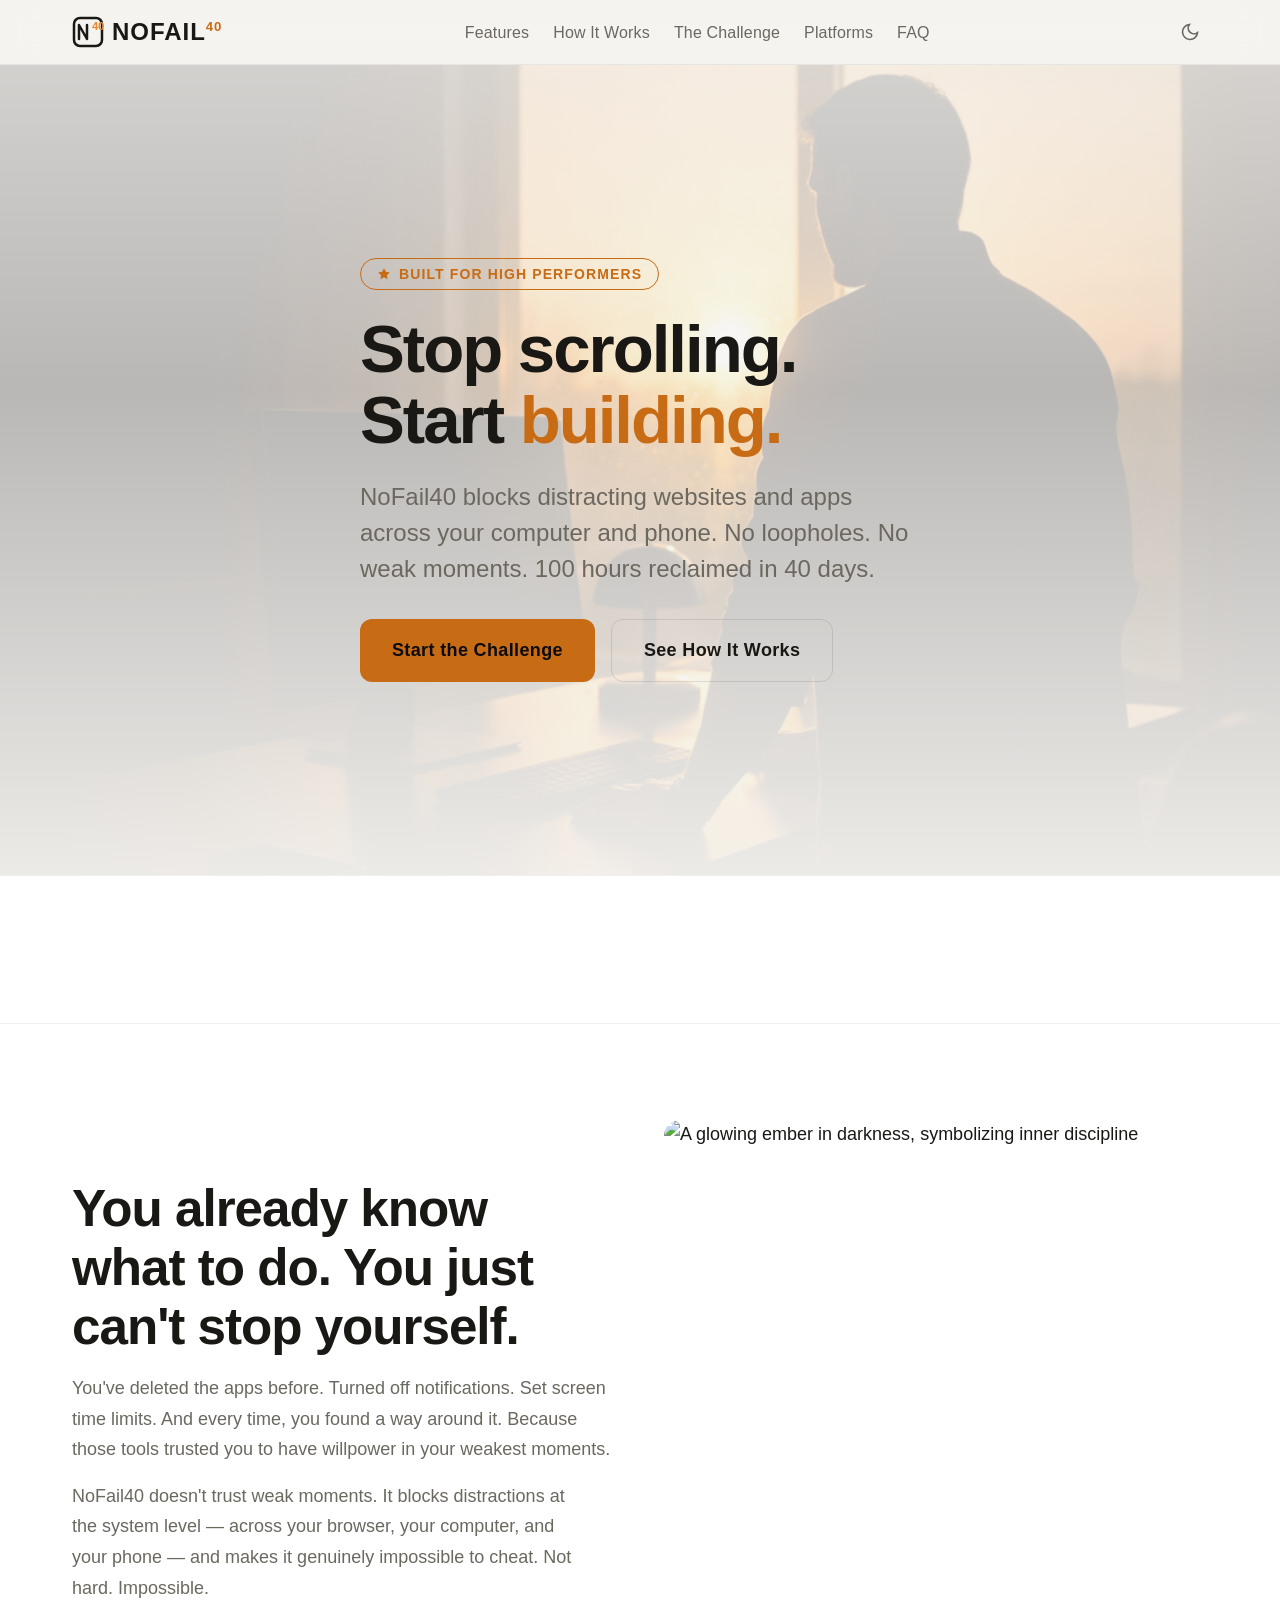
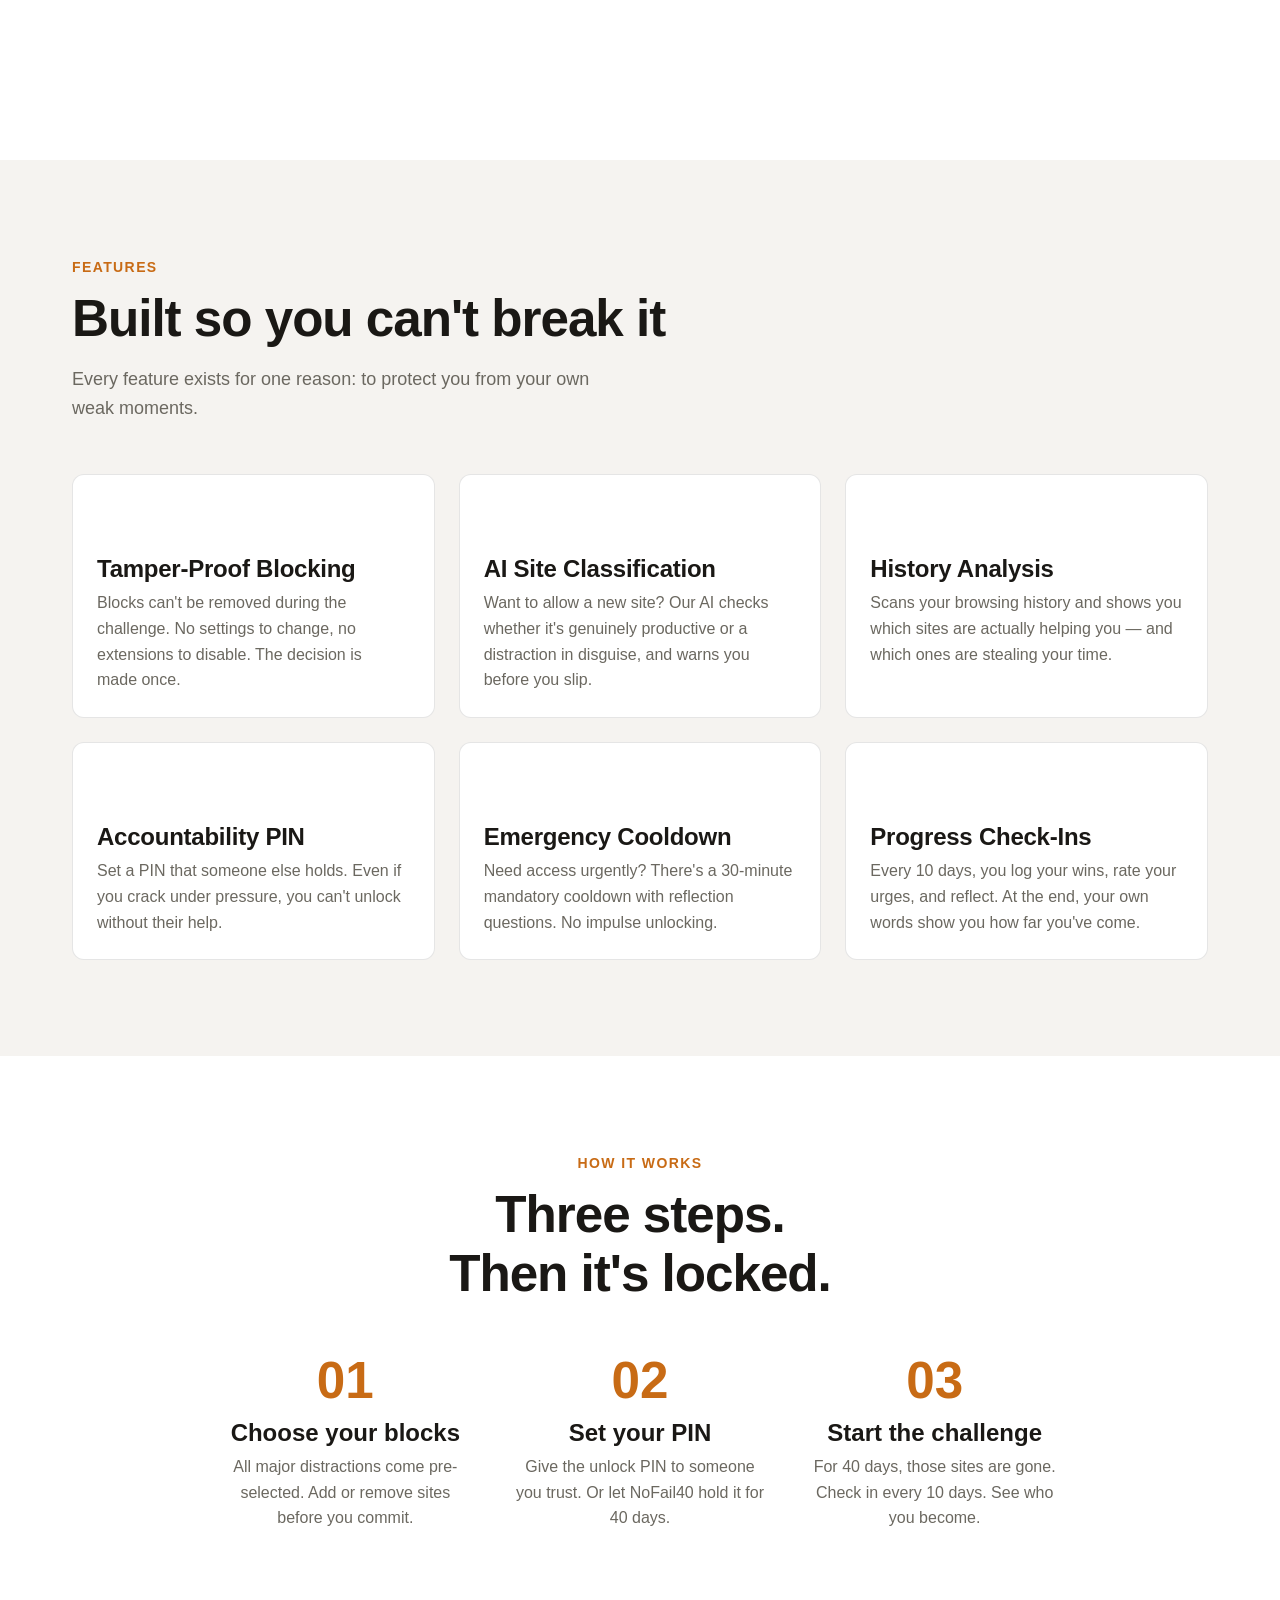
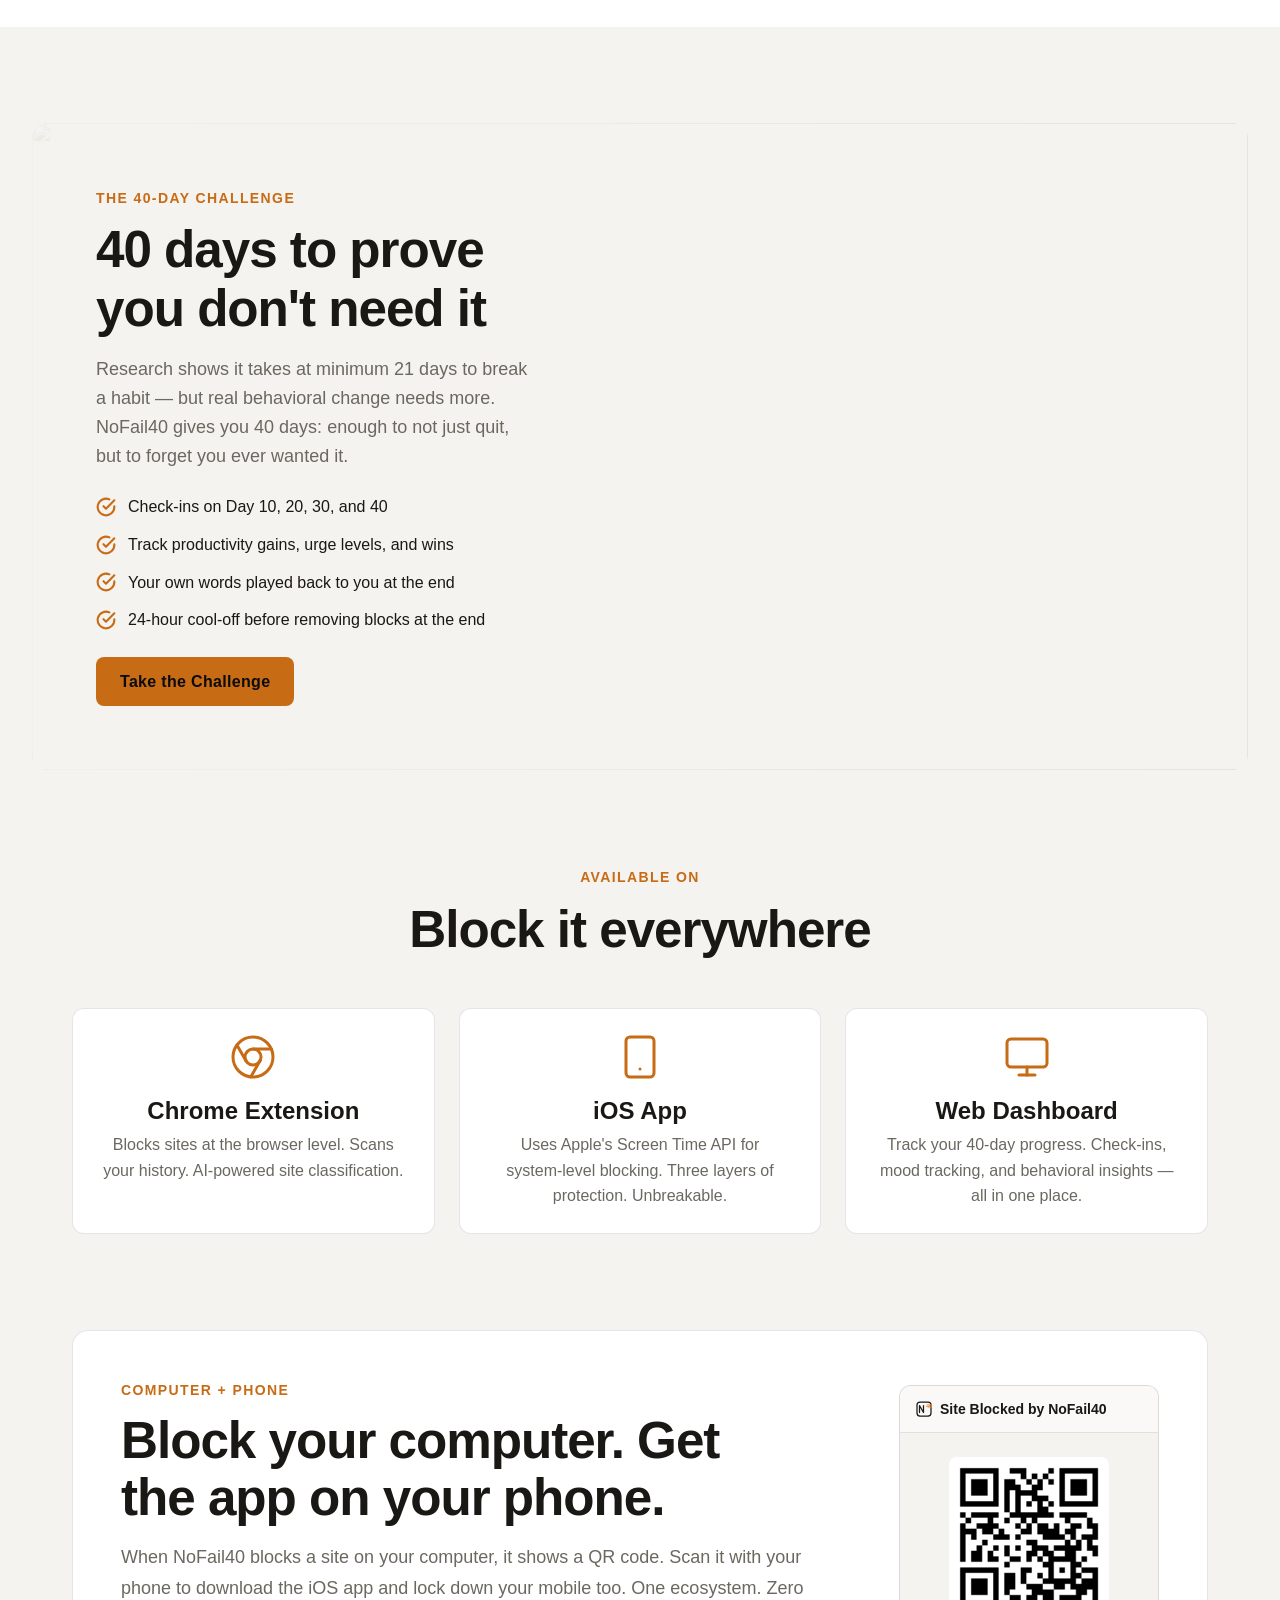
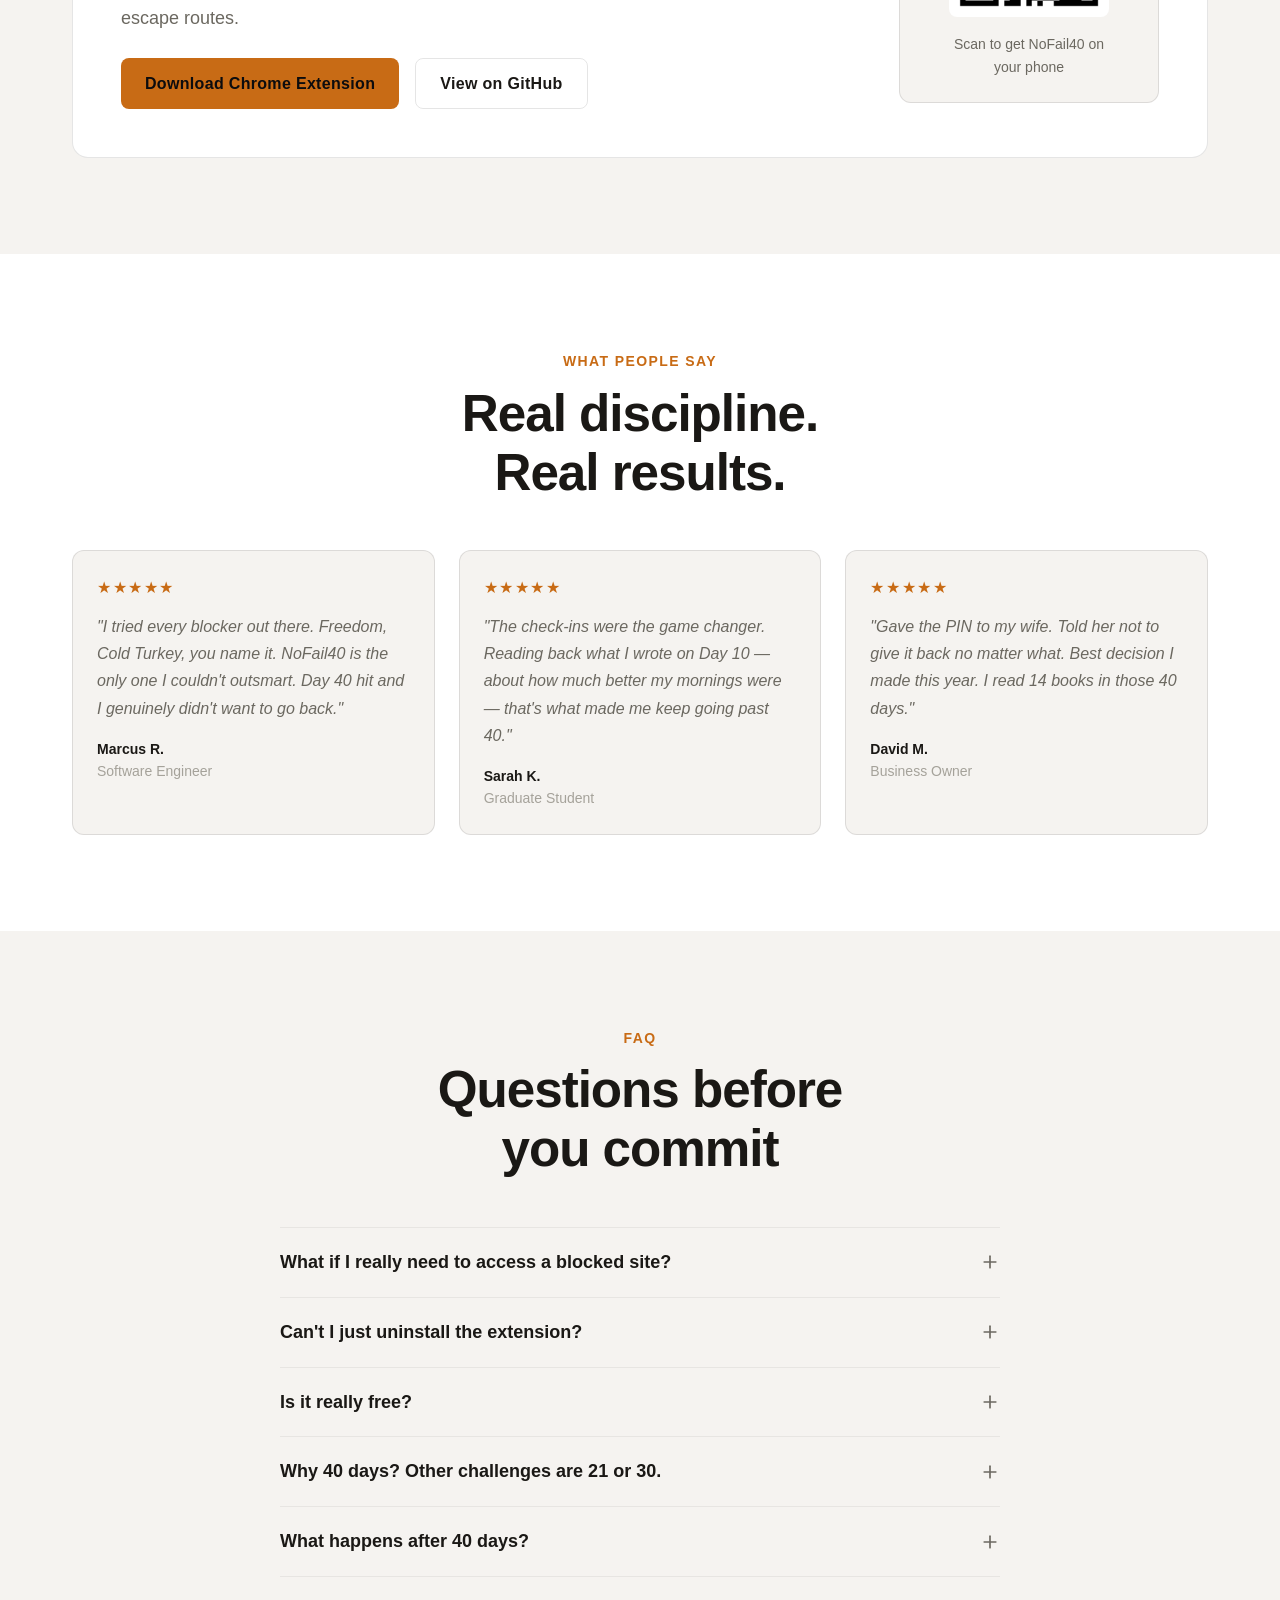
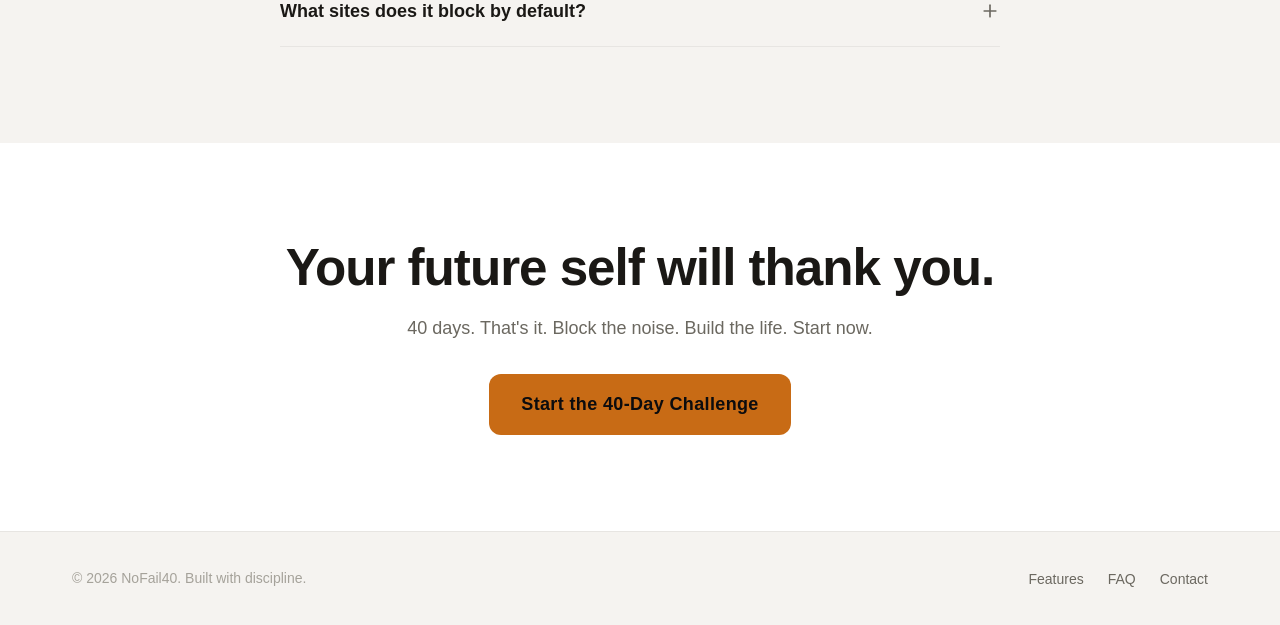
==== index.html @ d56804e3 "Updated logo to NOFAIL40 superscript, 100h stat, high-performer messaging" ====
<!DOCTYPE html>
<html lang="en">
<head>
  <meta charset="UTF-8">
  <meta name="viewport" content="width=device-width, initial-scale=1.0">
  <title>NoFail40 — Block Distractions. Build Discipline. 40 Days.</title>
  <meta name="description" content="NoFail40 blocks distracting websites and apps across your computer and phone. Take the 40-day challenge to build real discipline — tamper-proof, no loopholes.">
  <meta property="og:title" content="NoFail40 — Block Distractions. Build Discipline. 40 Days.">
  <meta property="og:description" content="Block distracting websites and apps across all your devices. Take the 40-day challenge to build real focus habits — tamper-proof, no loopholes.">
  <meta property="og:type" content="website">
  <meta property="og:url" content="https://nofail40.com">
  <meta property="og:image" content="./assets/hero.png">
  <meta name="twitter:card" content="summary_large_image">
  <link rel="canonical" href="https://nofail40.com">

  <!-- Fonts -->
  <link href="https://api.fontshare.com/v2/css?f[]=clash-display@400,500,600,700&f[]=satoshi@300,400,500,700&display=swap" rel="stylesheet">

  <!-- Icons -->
  <script src="https://unpkg.com/lucide@latest/dist/umd/lucide.js"></script>

  <!-- Styles -->
  <link rel="stylesheet" href="./base.css">
  <link rel="stylesheet" href="./style.css">

  <!-- Structured Data -->
  <script type="application/ld+json">
  {
    "@context": "https://schema.org",
    "@type": "SoftwareApplication",
    "name": "NoFail40",
    "applicationCategory": "ProductivityApplication",
    "operatingSystem": "Chrome, iOS, Web",
    "offers": {
      "@type": "Offer",
      "price": "0",
      "priceCurrency": "USD"
    },
    "description": "Block distracting websites and apps across all your devices. Take the 40-day challenge to build real discipline.",
    "url": "https://nofail40.com"
  }
  </script>
</head>
<body>

  <!-- ════ SKIP LINK ════ -->
  <a href="#main" class="sr-only" style="position:fixed;top:0;left:0;z-index:999;padding:8px 16px;background:var(--color-accent);color:#0c0c0e;">Skip to content</a>

  <!-- ════ NAV ════ -->
  <nav class="nav" role="navigation" aria-label="Main navigation">
    <div class="container nav-inner">
      <a href="#" class="nav-logo" aria-label="NoFail40 home">
        <!-- SVG Logo -->
        <svg width="32" height="32" viewBox="0 0 32 32" fill="none" aria-hidden="true">
          <rect x="2" y="2" width="28" height="28" rx="6" stroke="currentColor" stroke-width="2.5"/>
          <path d="M7 23V9l8 14V9" stroke="currentColor" stroke-width="2.5" stroke-linecap="round" stroke-linejoin="round"/>
          <text x="20" y="14" font-family="sans-serif" font-size="11" font-weight="800" fill="#e8872e">40</text>
        </svg>
        <span class="nav-logo-text">NOFAIL<sup>40</sup></span>
      </a>

      <ul class="nav-links" role="list">
        <li><a href="#features">Features</a></li>
        <li><a href="#how-it-works">How It Works</a></li>
        <li><a href="#challenge">The Challenge</a></li>
        <li><a href="#platforms">Platforms</a></li>
        <li><a href="#faq">FAQ</a></li>
      </ul>

      <div class="nav-actions">
        <button class="theme-toggle" data-theme-toggle aria-label="Switch to light mode">
          <svg width="20" height="20" viewBox="0 0 24 24" fill="none" stroke="currentColor" stroke-width="2"><circle cx="12" cy="12" r="5"/><path d="M12 1v2M12 21v2M4.22 4.22l1.42 1.42M18.36 18.36l1.42 1.42M1 12h2M21 12h2M4.22 19.78l1.42-1.42M18.36 5.64l1.42-1.42"/></svg>
        </button>
        <a href="#download" class="btn btn-primary" style="display:none" id="nav-cta">Get NoFail40</a>
        <button class="mobile-menu-btn" aria-label="Toggle menu" aria-expanded="false">
          <i data-lucide="menu" style="width:24px;height:24px;"></i>
        </button>
      </div>
    </div>
    <div class="mobile-menu" id="mobile-menu">
      <a href="#features">Features</a>
      <a href="#how-it-works">How It Works</a>
      <a href="#challenge">The Challenge</a>
      <a href="#platforms">Platforms</a>
      <a href="#faq">FAQ</a>
      <a href="#download" class="btn btn-primary" style="margin-top:var(--space-4);text-align:center;">Get NoFail40</a>
    </div>
  </nav>

  <main id="main">
    <!-- ════ HERO ════ -->
    <section class="hero">
      <div class="hero-bg">
        <img src="./assets/hero.png" alt="" width="1920" height="1080" loading="eager" decoding="async">
      </div>
      <div class="container hero-content">
        <div class="hero-badge">
          <svg width="14" height="14" viewBox="0 0 24 24" fill="currentColor"><path d="M12 2l3.09 6.26L22 9.27l-5 4.87 1.18 6.88L12 17.77l-6.18 3.25L7 14.14 2 9.27l6.91-1.01L12 2z"/></svg>
          Built for High Performers
        </div>
        <h1>Stop scrolling.<br>Start <span class="accent">building.</span></h1>
        <p class="hero-subtitle">NoFail40 blocks distracting websites and apps across your computer and phone. No loopholes. No weak moments. 100 hours reclaimed in 40 days.</p>
        <div class="hero-cta">
          <a href="#download" class="btn btn-primary btn-lg">Start the Challenge</a>
          <a href="#how-it-works" class="btn btn-secondary btn-lg">See How It Works</a>
        </div>
      </div>
    </section>

    <!-- ════ STATS ════ -->
    <section class="stats-strip" aria-label="Key statistics">
      <div class="container">
        <div class="stats-grid fade-in">
          <div>
            <div class="stat-number">40</div>
            <div class="stat-label">Days to build discipline</div>
          </div>
          <div>
            <div class="stat-number">100h</div>
            <div class="stat-label">Hours reclaimed in 40 days</div>
          </div>
          <div>
            <div class="stat-number">3</div>
            <div class="stat-label">Platforms covered</div>
          </div>
          <div>
            <div class="stat-number">0</div>
            <div class="stat-label">Loopholes</div>
          </div>
        </div>
      </div>
    </section>

    <!-- ════ PROBLEM ════ -->
    <section class="section problem" id="problem">
      <div class="container">
        <div class="problem-grid fade-in">
          <div class="problem-text">
            <h2>You already know what to do. You just can't stop yourself.</h2>
            <p>You've deleted the apps before. Turned off notifications. Set screen time limits. And every time, you found a way around it. Because those tools trusted you to have willpower in your weakest moments.</p>
            <p>NoFail40 doesn't trust weak moments. It blocks distractions at the system level — across your browser, your computer, and your phone — and makes it genuinely impossible to cheat. Not hard. Impossible.</p>
          </div>
          <div class="problem-image">
            <img src="./assets/discipline.png" alt="A glowing ember in darkness, symbolizing inner discipline" width="600" height="600" loading="lazy" decoding="async">
          </div>
        </div>
      </div>
    </section>

    <!-- ════ FEATURES ════ -->
    <section class="section" id="features">
      <div class="container">
        <div class="features-header fade-in">
          <div class="label">Features</div>
          <h2>Built so you can't break it</h2>
          <p>Every feature exists for one reason: to protect you from your own weak moments.</p>
        </div>
        <div class="features-grid">
          <div class="feature-card fade-in">
            <div class="feature-icon"><i data-lucide="shield-check"></i></div>
            <h3>Tamper-Proof Blocking</h3>
            <p>Blocks can't be removed during the challenge. No settings to change, no extensions to disable. The decision is made once.</p>
          </div>
          <div class="feature-card fade-in">
            <div class="feature-icon"><i data-lucide="brain"></i></div>
            <h3>AI Site Classification</h3>
            <p>Want to allow a new site? Our AI checks whether it's genuinely productive or a distraction in disguise, and warns you before you slip.</p>
          </div>
          <div class="feature-card fade-in">
            <div class="feature-icon"><i data-lucide="history"></i></div>
            <h3>History Analysis</h3>
            <p>Scans your browsing history and shows you which sites are actually helping you — and which ones are stealing your time.</p>
          </div>
          <div class="feature-card fade-in">
            <div class="feature-icon"><i data-lucide="lock-keyhole"></i></div>
            <h3>Accountability PIN</h3>
            <p>Set a PIN that someone else holds. Even if you crack under pressure, you can't unlock without their help.</p>
          </div>
          <div class="feature-card fade-in">
            <div class="feature-icon"><i data-lucide="timer"></i></div>
            <h3>Emergency Cooldown</h3>
            <p>Need access urgently? There's a 30-minute mandatory cooldown with reflection questions. No impulse unlocking.</p>
          </div>
          <div class="feature-card fade-in">
            <div class="feature-icon"><i data-lucide="calendar-check"></i></div>
            <h3>Progress Check-Ins</h3>
            <p>Every 10 days, you log your wins, rate your urges, and reflect. At the end, your own words show you how far you've come.</p>
          </div>
        </div>
      </div>
    </section>

    <!-- ════ HOW IT WORKS ════ -->
    <section class="section how-it-works" id="how-it-works">
      <div class="container">
        <div class="how-header fade-in">
          <div class="label">How It Works</div>
          <h2>Three steps. Then it's locked.</h2>
        </div>
        <div class="steps fade-in">
          <div class="step">
            <div class="step-number">01</div>
            <h3>Choose your blocks</h3>
            <p>All major distractions come pre-selected. Add or remove sites before you commit.</p>
          </div>
          <div class="step">
            <div class="step-number">02</div>
            <h3>Set your PIN</h3>
            <p>Give the unlock PIN to someone you trust. Or let NoFail40 hold it for 40 days.</p>
          </div>
          <div class="step">
            <div class="step-number">03</div>
            <h3>Start the challenge</h3>
            <p>For 40 days, those sites are gone. Check in every 10 days. See who you become.</p>
          </div>
        </div>
      </div>
    </section>

    <!-- ════ CHALLENGE BANNER ════ -->
    <section class="section" id="challenge" style="padding-bottom: 0;">
      <div class="challenge-banner fade-in">
        <div class="challenge-banner-bg">
          <img src="./assets/challenge.png" alt="" width="1920" height="800" loading="lazy" decoding="async">
        </div>
        <div class="challenge-content">
          <div class="label">The 40-Day Challenge</div>
          <h2>40 days to prove you don't need it</h2>
          <p>Research shows it takes at minimum 21 days to break a habit — but real behavioral change needs more. NoFail40 gives you 40 days: enough to not just quit, but to forget you ever wanted it.</p>
          <ul class="challenge-checklist" role="list">
            <li>
              <svg class="check" viewBox="0 0 24 24" fill="none" stroke="currentColor" stroke-width="2.5" stroke-linecap="round" stroke-linejoin="round"><path d="M22 11.08V12a10 10 0 1 1-5.93-9.14"/><path d="m9 11 3 3L22 4"/></svg>
              Check-ins on Day 10, 20, 30, and 40
            </li>
            <li>
              <svg class="check" viewBox="0 0 24 24" fill="none" stroke="currentColor" stroke-width="2.5" stroke-linecap="round" stroke-linejoin="round"><path d="M22 11.08V12a10 10 0 1 1-5.93-9.14"/><path d="m9 11 3 3L22 4"/></svg>
              Track productivity gains, urge levels, and wins
            </li>
            <li>
              <svg class="check" viewBox="0 0 24 24" fill="none" stroke="currentColor" stroke-width="2.5" stroke-linecap="round" stroke-linejoin="round"><path d="M22 11.08V12a10 10 0 1 1-5.93-9.14"/><path d="m9 11 3 3L22 4"/></svg>
              Your own words played back to you at the end
            </li>
            <li>
              <svg class="check" viewBox="0 0 24 24" fill="none" stroke="currentColor" stroke-width="2.5" stroke-linecap="round" stroke-linejoin="round"><path d="M22 11.08V12a10 10 0 1 1-5.93-9.14"/><path d="m9 11 3 3L22 4"/></svg>
              24-hour cool-off before removing blocks at the end
            </li>
          </ul>
          <a href="#download" class="btn btn-primary">Take the Challenge</a>
        </div>
      </div>
    </section>

    <!-- ════ PLATFORMS ════ -->
    <section class="section" id="platforms">
      <div class="container">
        <div class="platforms-header fade-in">
          <div class="label">Available On</div>
          <h2>Block it everywhere</h2>
        </div>
        <div class="platforms-grid fade-in">
          <div class="platform-card">
            <div class="platform-icon">
              <svg viewBox="0 0 24 24" fill="none" stroke="currentColor" stroke-width="1.5" stroke-linecap="round" stroke-linejoin="round"><circle cx="12" cy="12" r="10"/><circle cx="12" cy="12" r="4"/><line x1="21.17" y1="8" x2="12" y2="8"/><line x1="3.95" y1="6.06" x2="8.54" y2="14"/><line x1="10.88" y1="21.94" x2="15.46" y2="14"/></svg>
            </div>
            <h3>Chrome Extension</h3>
            <p>Blocks sites at the browser level. Scans your history. AI-powered site classification.</p>
          </div>
          <div class="platform-card">
            <div class="platform-icon">
              <svg viewBox="0 0 24 24" fill="none" stroke="currentColor" stroke-width="1.5" stroke-linecap="round" stroke-linejoin="round"><rect x="5" y="2" width="14" height="20" rx="2" ry="2"/><line x1="12" y1="18" x2="12.01" y2="18"/></svg>
            </div>
            <h3>iOS App</h3>
            <p>Uses Apple's Screen Time API for system-level blocking. Three layers of protection. Unbreakable.</p>
          </div>
          <div class="platform-card">
            <div class="platform-icon">
              <svg viewBox="0 0 24 24" fill="none" stroke="currentColor" stroke-width="1.5" stroke-linecap="round" stroke-linejoin="round"><rect x="2" y="3" width="20" height="14" rx="2" ry="2"/><line x1="8" y1="21" x2="16" y2="21"/><line x1="12" y1="17" x2="12" y2="21"/></svg>
            </div>
            <h3>Web Dashboard</h3>
            <p>Track your 40-day progress. Check-ins, mood tracking, and behavioral insights — all in one place.</p>
          </div>
        </div>
      </div>
    </section>

    <!-- ════ QR CODE / CROSS-DEVICE ════ -->
    <section class="section" id="download" style="padding-top: 0;">
      <div class="container">
        <div class="qr-section fade-in">
          <div class="qr-content">
            <div class="label" style="font-size:var(--text-xs);font-weight:600;text-transform:uppercase;letter-spacing:0.1em;color:var(--color-accent);margin-bottom:var(--space-3);">Computer + Phone</div>
            <h2 style="font-family:var(--font-display);font-size:var(--text-2xl);font-weight:700;letter-spacing:-0.02em;margin-bottom:var(--space-4);">Block your computer. Get the app on your phone.</h2>
            <p style="color:var(--color-text-muted);margin-bottom:var(--space-6);line-height:1.7;">When NoFail40 blocks a site on your computer, it shows a QR code. Scan it with your phone to download the iOS app and lock down your mobile too. One ecosystem. Zero escape routes.</p>
            <div style="display:flex;flex-wrap:wrap;gap:var(--space-4);">
              <a href="#" class="btn btn-primary">Download Chrome Extension</a>
              <a href="#" class="btn btn-secondary">View on GitHub</a>
            </div>
          </div>
          <div class="qr-visual">
            <div class="qr-mock">
              <div class="qr-mock-header">
                <svg width="16" height="16" viewBox="0 0 32 32" fill="none"><rect x="2" y="2" width="28" height="28" rx="6" stroke="currentColor" stroke-width="2.5"/><path d="M7 23V9l8 14V9" stroke="currentColor" stroke-width="2.5" stroke-linecap="round" stroke-linejoin="round"/><text x="20" y="14" font-family="sans-serif" font-size="11" font-weight="800" fill="#e8872e">40</text></svg>
                <span>Site Blocked by NoFail40</span>
              </div>
              <div class="qr-mock-body">
                <div class="qr-code-placeholder" id="qr-code-display">
                  <!-- QR code generated by JS -->
                </div>
                <p>Scan to get NoFail40 on your phone</p>
              </div>
            </div>
          </div>
        </div>
      </div>
    </section>

    <!-- ════ TESTIMONIALS ════ -->
    <section class="section testimonials">
      <div class="container">
        <div class="testimonials-header fade-in">
          <div class="label">What People Say</div>
          <h2>Real discipline. Real results.</h2>
        </div>
        <div class="testimonials-grid fade-in">
          <div class="testimonial-card">
            <div class="testimonial-stars">★★★★★</div>
            <blockquote>"I tried every blocker out there. Freedom, Cold Turkey, you name it. NoFail40 is the only one I couldn't outsmart. Day 40 hit and I genuinely didn't want to go back."</blockquote>
            <div class="testimonial-author">Marcus R.</div>
            <div class="testimonial-role">Software Engineer</div>
          </div>
          <div class="testimonial-card">
            <div class="testimonial-stars">★★★★★</div>
            <blockquote>"The check-ins were the game changer. Reading back what I wrote on Day 10 — about how much better my mornings were — that's what made me keep going past 40."</blockquote>
            <div class="testimonial-author">Sarah K.</div>
            <div class="testimonial-role">Graduate Student</div>
          </div>
          <div class="testimonial-card">
            <div class="testimonial-stars">★★★★★</div>
            <blockquote>"Gave the PIN to my wife. Told her not to give it back no matter what. Best decision I made this year. I read 14 books in those 40 days."</blockquote>
            <div class="testimonial-author">David M.</div>
            <div class="testimonial-role">Business Owner</div>
          </div>
        </div>
      </div>
    </section>

    <!-- ════ FAQ ════ -->
    <section class="section" id="faq">
      <div class="container">
        <div class="faq-header fade-in">
          <div class="label">FAQ</div>
          <h2>Questions before you commit</h2>
        </div>
        <div class="faq-list fade-in">
          <div class="faq-item">
            <button class="faq-question" aria-expanded="false">
              What if I really need to access a blocked site?
              <svg class="faq-icon" viewBox="0 0 24 24" fill="none" stroke="currentColor" stroke-width="2" stroke-linecap="round" stroke-linejoin="round"><line x1="12" y1="5" x2="12" y2="19"/><line x1="5" y1="12" x2="19" y2="12"/></svg>
            </button>
            <div class="faq-answer">
              <p>There's an emergency unlock process — but it's intentionally difficult. You need your PIN, then a 30-minute mandatory cooldown, then you answer reflection questions about why you need access. This eliminates impulse unlocking while preserving genuine emergency access.</p>
            </div>
          </div>
          <div class="faq-item">
            <button class="faq-question" aria-expanded="false">
              Can't I just uninstall the extension?
              <svg class="faq-icon" viewBox="0 0 24 24" fill="none" stroke="currentColor" stroke-width="2" stroke-linecap="round" stroke-linejoin="round"><line x1="12" y1="5" x2="12" y2="19"/><line x1="5" y1="12" x2="19" y2="12"/></svg>
            </button>
            <div class="faq-answer">
              <p>On Chrome, yes — but NoFail40 detects this and notifies your accountability partner. On iOS, the app uses Apple's Screen Time API with three layers of system-level protection that survive app deletion. The web dashboard tracks your status across all devices.</p>
            </div>
          </div>
          <div class="faq-item">
            <button class="faq-question" aria-expanded="false">
              Is it really free?
              <svg class="faq-icon" viewBox="0 0 24 24" fill="none" stroke="currentColor" stroke-width="2" stroke-linecap="round" stroke-linejoin="round"><line x1="12" y1="5" x2="12" y2="19"/><line x1="5" y1="12" x2="19" y2="12"/></svg>
            </button>
            <div class="faq-answer">
              <p>Yes. The Chrome extension and web dashboard are completely free. The iOS app is free to download. NoFail40 was built by someone who needed this tool to exist — not to make money from it.</p>
            </div>
          </div>
          <div class="faq-item">
            <button class="faq-question" aria-expanded="false">
              Why 40 days? Other challenges are 21 or 30.
              <svg class="faq-icon" viewBox="0 0 24 24" fill="none" stroke="currentColor" stroke-width="2" stroke-linecap="round" stroke-linejoin="round"><line x1="12" y1="5" x2="12" y2="19"/><line x1="5" y1="12" x2="19" y2="12"/></svg>
            </button>
            <div class="faq-answer">
              <p>Research shows 21 days is the minimum to start breaking a habit, but lasting behavioral change takes longer. 40 days gives you enough time to not just quit, but to build new patterns. By Day 40, most people report they've forgotten the urge entirely.</p>
            </div>
          </div>
          <div class="faq-item">
            <button class="faq-question" aria-expanded="false">
              What happens after 40 days?
              <svg class="faq-icon" viewBox="0 0 24 24" fill="none" stroke="currentColor" stroke-width="2" stroke-linecap="round" stroke-linejoin="round"><line x1="12" y1="5" x2="12" y2="19"/><line x1="5" y1="12" x2="19" y2="12"/></svg>
            </button>
            <div class="faq-answer">
              <p>On Day 40, you complete a final check-in. NoFail40 reads back your own words from all four check-ins — your wins, your positive changes, your growth. Then you choose: keep the blocks or remove them. If you choose to remove them, there's a 24-hour cool-off period so the decision is deliberate, not impulsive.</p>
            </div>
          </div>
          <div class="faq-item">
            <button class="faq-question" aria-expanded="false">
              What sites does it block by default?
              <svg class="faq-icon" viewBox="0 0 24 24" fill="none" stroke="currentColor" stroke-width="2" stroke-linecap="round" stroke-linejoin="round"><line x1="12" y1="5" x2="12" y2="19"/><line x1="5" y1="12" x2="19" y2="12"/></svg>
            </button>
            <div class="faq-answer">
              <p>The major time sinks: Facebook, YouTube, Twitter/X, Instagram, TikTok, Reddit, Snapchat, Pinterest, Tumblr, and Yahoo. All come pre-selected. You can add more sites or use the "Allowed Websites" feature to whitelist productive ones — with AI checking whether each site is genuinely useful.</p>
            </div>
          </div>
        </div>
      </div>
    </section>

    <!-- ════ FINAL CTA ════ -->
    <section class="section final-cta">
      <div class="container fade-in">
        <h2>Your future self will thank you.</h2>
        <p>40 days. That's it. Block the noise. Build the life. Start now.</p>
        <a href="#download" class="btn btn-primary btn-lg">Start the 40-Day Challenge</a>
      </div>
    </section>
  </main>

  <!-- ════ FOOTER ════ -->
  <footer class="footer">
    <div class="container footer-inner">
      <div class="footer-copy">&copy; 2026 NoFail40. Built with discipline.</div>
      <ul class="footer-links" role="list">
        <li><a href="#features">Features</a></li>
        <li><a href="#faq">FAQ</a></li>
        <li><a href="mailto:hello@nofail40.com">Contact</a></li>
      </ul>
    </div>
  </footer>

  <script src="./qrcode.min.js"></script>
  <script src="./app.js" defer></script>
</body>
</html>
---- base.css ----
/* base.css */
*,
*::before,
*::after {
  box-sizing: border-box;
  margin: 0;
  padding: 0;
}

html {
  -moz-text-size-adjust: none;
  -webkit-text-size-adjust: none;
  text-size-adjust: none;
  -webkit-font-smoothing: antialiased;
  -moz-osx-font-smoothing: grayscale;
  text-rendering: optimizeLegibility;
  scroll-behavior: smooth;
  hanging-punctuation: first last;
  scroll-padding-top: var(--space-16);
}

body {
  min-height: 100dvh;
  line-height: 1.6;
  font-family: var(--font-body, sans-serif);
  font-size: var(--text-base);
  color: var(--color-text);
  background-color: var(--color-bg);
}

img,
picture,
video,
canvas,
svg {
  display: block;
  max-width: 100%;
  height: auto;
}
ul[role='list'],
ol[role='list'] {
  list-style: none;
}
input,
button,
textarea,
select {
  font: inherit;
  color: inherit;
}

h1,
h2,
h3,
h4,
h5,
h6 {
  text-wrap: balance;
  line-height: 1.15;
}
p,
li,
figcaption {
  text-wrap: pretty;
  max-width: 72ch;
}

::selection {
  background: oklch(from var(--color-accent) l c h / 0.3);
  color: var(--color-text);
}

:focus-visible {
  outline: 2px solid var(--color-accent);
  outline-offset: 3px;
  border-radius: var(--radius-sm);
}

@media (prefers-reduced-motion: reduce) {
  *,
  *::before,
  *::after {
    animation-duration: 0.01ms !important;
    animation-iteration-count: 1 !important;
    transition-duration: 0.01ms !important;
    scroll-behavior: auto !important;
  }
}

button {
  cursor: pointer;
  background: none;
  border: none;
}
table {
  border-collapse: collapse;
  width: 100%;
}

a,
button,
[role='button'],
[role='link'],
input,
textarea,
select {
  transition:
    color var(--transition-interactive),
    background var(--transition-interactive),
    border-color var(--transition-interactive),
    box-shadow var(--transition-interactive);
}

.sr-only {
  position: absolute;
  width: 1px;
  height: 1px;
  padding: 0;
  margin: -1px;
  overflow: hidden;
  clip: rect(0, 0, 0, 0);
  white-space: nowrap;
  border-width: 0;
}
---- style.css ----
/* ──────────────────────────────────────
   NoFail40 — Design Tokens & Styles
   Dark, bold, disciplined aesthetic.
   ────────────────────────────────────── */

:root {
  /* Type Scale */
  --text-xs: clamp(0.75rem, 0.7rem + 0.25vw, 0.875rem);
  --text-sm: clamp(0.875rem, 0.8rem + 0.35vw, 1rem);
  --text-base: clamp(1rem, 0.95rem + 0.25vw, 1.125rem);
  --text-lg: clamp(1.125rem, 1rem + 0.75vw, 1.5rem);
  --text-xl: clamp(1.5rem, 1.2rem + 1.25vw, 2.25rem);
  --text-2xl: clamp(2rem, 1.2rem + 2.5vw, 3.5rem);
  --text-3xl: clamp(2.5rem, 1rem + 4vw, 5rem);
  --text-hero: clamp(3rem, 0.5rem + 7vw, 8rem);

  /* Spacing (4px base) */
  --space-1: 0.25rem;
  --space-2: 0.5rem;
  --space-3: 0.75rem;
  --space-4: 1rem;
  --space-5: 1.25rem;
  --space-6: 1.5rem;
  --space-8: 2rem;
  --space-10: 2.5rem;
  --space-12: 3rem;
  --space-16: 4rem;
  --space-20: 5rem;
  --space-24: 6rem;
  --space-32: 8rem;

  /* Font Families */
  --font-display: 'Clash Display', 'Arial Black', sans-serif;
  --font-body: 'Satoshi', 'Inter', 'Helvetica Neue', sans-serif;

  /* Radius */
  --radius-sm: 0.375rem;
  --radius-md: 0.5rem;
  --radius-lg: 0.75rem;
  --radius-xl: 1rem;
  --radius-full: 9999px;

  /* Transitions */
  --transition-interactive: 180ms cubic-bezier(0.16, 1, 0.3, 1);
  --ease-out: cubic-bezier(0.16, 1, 0.3, 1);

  /* Content widths */
  --content-narrow: 640px;
  --content-default: 960px;
  --content-wide: 1200px;
}

/* ── Dark Theme (Default) ── */
:root,
[data-theme='dark'] {
  --color-bg: #0c0c0e;
  --color-surface: #141416;
  --color-surface-2: #1a1a1e;
  --color-surface-offset: #111113;
  --color-border: rgba(255, 255, 255, 0.08);
  --color-divider: rgba(255, 255, 255, 0.06);

  --color-text: #f0eeeb;
  --color-text-muted: #8a8880;
  --color-text-faint: #555550;

  --color-accent: #e8872e;
  --color-accent-hover: #f09a45;
  --color-accent-active: #cc7520;

  --shadow-sm: 0 1px 2px rgba(0, 0, 0, 0.3);
  --shadow-md: 0 4px 12px rgba(0, 0, 0, 0.4);
  --shadow-lg: 0 12px 32px rgba(0, 0, 0, 0.5);
}

/* ── Light Theme ── */
[data-theme='light'] {
  --color-bg: #f5f3f0;
  --color-surface: #ffffff;
  --color-surface-2: #faf9f7;
  --color-surface-offset: #edeae5;
  --color-border: rgba(0, 0, 0, 0.1);
  --color-divider: rgba(0, 0, 0, 0.06);

  --color-text: #1a1815;
  --color-text-muted: #6b6860;
  --color-text-faint: #a5a29a;

  --color-accent: #c86b15;
  --color-accent-hover: #b05c0e;
  --color-accent-active: #9a4e08;

  --shadow-sm: 0 1px 2px rgba(0, 0, 0, 0.06);
  --shadow-md: 0 4px 12px rgba(0, 0, 0, 0.08);
  --shadow-lg: 0 12px 32px rgba(0, 0, 0, 0.12);
}

@media (prefers-color-scheme: light) {
  :root:not([data-theme]) {
    --color-bg: #f5f3f0;
    --color-surface: #ffffff;
    --color-surface-2: #faf9f7;
    --color-surface-offset: #edeae5;
    --color-border: rgba(0, 0, 0, 0.1);
    --color-divider: rgba(0, 0, 0, 0.06);
    --color-text: #1a1815;
    --color-text-muted: #6b6860;
    --color-text-faint: #a5a29a;
    --color-accent: #c86b15;
    --color-accent-hover: #b05c0e;
    --color-accent-active: #9a4e08;
    --shadow-sm: 0 1px 2px rgba(0, 0, 0, 0.06);
    --shadow-md: 0 4px 12px rgba(0, 0, 0, 0.08);
    --shadow-lg: 0 12px 32px rgba(0, 0, 0, 0.12);
  }
}

/* ── Global Styles ── */
a {
  color: var(--color-accent);
  text-decoration: none;
}
a:hover {
  color: var(--color-accent-hover);
}

/* ── Layout ── */
.container {
  max-width: var(--content-wide);
  margin-inline: auto;
  padding-inline: var(--space-4);
}
@media (min-width: 768px) {
  .container {
    padding-inline: var(--space-8);
  }
}

.section {
  padding-block: clamp(var(--space-12), 8vw, var(--space-24));
}

/* ── Navigation ── */
.nav {
  position: sticky;
  top: 0;
  z-index: 50;
  background: oklch(from var(--color-bg) l c h / 0.92);
  backdrop-filter: blur(16px);
  -webkit-backdrop-filter: blur(16px);
  border-bottom: 1px solid var(--color-divider);
  transition: box-shadow 0.3s var(--ease-out);
}
.nav--scrolled {
  box-shadow: var(--shadow-md);
}
.nav-inner {
  display: flex;
  align-items: center;
  justify-content: space-between;
  height: 64px;
}
.nav-logo {
  display: flex;
  align-items: center;
  gap: var(--space-2);
  text-decoration: none;
  color: var(--color-text);
}
.nav-logo-text {
  font-family: var(--font-display);
  font-size: var(--text-lg);
  font-weight: 700;
  letter-spacing: 0.04em;
}
.nav-logo-text sup {
  color: var(--color-accent);
  font-size: 0.55em;
  font-weight: 800;
  vertical-align: super;
  line-height: 0;
}
.nav-links {
  display: none;
  gap: var(--space-6);
  list-style: none;
}
.nav-links a {
  font-size: var(--text-sm);
  color: var(--color-text-muted);
  text-decoration: none;
  font-weight: 500;
  letter-spacing: 0.01em;
}
.nav-links a:hover {
  color: var(--color-text);
}
@media (min-width: 768px) {
  .nav-links {
    display: flex;
  }
}
.nav-actions {
  display: flex;
  align-items: center;
  gap: var(--space-3);
}
#nav-cta {
  white-space: nowrap;
  padding: var(--space-2) var(--space-4);
  font-size: var(--text-xs);
}
.theme-toggle {
  width: 36px;
  height: 36px;
  display: flex;
  align-items: center;
  justify-content: center;
  border-radius: var(--radius-md);
  color: var(--color-text-muted);
  transition: color var(--transition-interactive), background var(--transition-interactive);
}
.theme-toggle:hover {
  color: var(--color-text);
  background: var(--color-surface-2);
}
.mobile-menu-btn {
  display: flex;
  width: 36px;
  height: 36px;
  align-items: center;
  justify-content: center;
  color: var(--color-text-muted);
}
@media (min-width: 768px) {
  .mobile-menu-btn {
    display: none;
  }
}
.mobile-menu {
  display: none;
  position: fixed;
  inset: 64px 0 0 0;
  z-index: 49;
  background: var(--color-bg);
  padding: var(--space-6) var(--space-4);
  border-top: 1px solid var(--color-divider);
}
.mobile-menu.open {
  display: flex;
  flex-direction: column;
  gap: var(--space-4);
}
.mobile-menu a {
  font-size: var(--text-lg);
  color: var(--color-text);
  text-decoration: none;
  font-weight: 500;
  padding: var(--space-2) 0;
}

/* ── Buttons ── */
.btn {
  display: inline-flex;
  align-items: center;
  justify-content: center;
  gap: var(--space-2);
  font-family: var(--font-body);
  font-size: var(--text-sm);
  font-weight: 600;
  letter-spacing: 0.02em;
  padding: var(--space-3) var(--space-6);
  border-radius: var(--radius-md);
  text-decoration: none;
  transition:
    background var(--transition-interactive),
    color var(--transition-interactive),
    transform var(--transition-interactive),
    box-shadow var(--transition-interactive);
  cursor: pointer;
}
.btn:hover {
  transform: translateY(-1px);
  box-shadow: var(--shadow-md);
}
.btn:active {
  transform: translateY(0);
  box-shadow: var(--shadow-sm);
}
.btn-primary {
  background: var(--color-accent);
  color: #0c0c0e;
}
.btn-primary:hover {
  background: var(--color-accent-hover);
  color: #0c0c0e;
}
.btn-secondary {
  background: transparent;
  color: var(--color-text);
  border: 1px solid var(--color-border);
}
.btn-secondary:hover {
  background: var(--color-surface-2);
  border-color: var(--color-text-faint);
}
.btn-lg {
  font-size: var(--text-base);
  padding: var(--space-4) var(--space-8);
  border-radius: var(--radius-lg);
}

/* ── Hero ── */
.hero {
  position: relative;
  min-height: 90vh;
  display: flex;
  align-items: center;
  overflow: hidden;
}
.hero-bg {
  position: absolute;
  inset: 0;
  z-index: 0;
}
.hero-bg img {
  width: 100%;
  height: 100%;
  object-fit: cover;
  opacity: 0.35;
}
.hero-bg::after {
  content: '';
  position: absolute;
  inset: 0;
  background: linear-gradient(
    to bottom,
    oklch(from var(--color-bg) l c h / 0.6) 0%,
    oklch(from var(--color-bg) l c h / 0.3) 40%,
    oklch(from var(--color-bg) l c h / 0.9) 100%
  );
}
.hero-content {
  position: relative;
  z-index: 1;
  max-width: 780px;
  padding-block: clamp(var(--space-16), 12vw, var(--space-32));
}
.hero-badge {
  display: inline-flex;
  align-items: center;
  gap: var(--space-2);
  padding: var(--space-1) var(--space-4);
  border: 1px solid var(--color-accent);
  border-radius: var(--radius-full);
  font-size: var(--text-xs);
  font-weight: 600;
  color: var(--color-accent);
  text-transform: uppercase;
  letter-spacing: 0.08em;
  margin-bottom: var(--space-6);
}
.hero h1 {
  font-family: var(--font-display);
  font-size: var(--text-3xl);
  font-weight: 700;
  letter-spacing: -0.03em;
  line-height: 1.05;
  margin-bottom: var(--space-6);
}
.hero h1 .accent {
  color: var(--color-accent);
}
.hero-subtitle {
  font-size: var(--text-lg);
  color: var(--color-text-muted);
  line-height: 1.5;
  max-width: 560px;
  margin-bottom: var(--space-8);
}
.hero-cta {
  display: flex;
  flex-wrap: wrap;
  gap: var(--space-4);
}

/* ── Stats Strip ── */
.stats-strip {
  border-top: 1px solid var(--color-divider);
  border-bottom: 1px solid var(--color-divider);
  background: var(--color-surface);
}
.stats-grid {
  display: grid;
  grid-template-columns: repeat(2, 1fr);
  gap: var(--space-4);
  padding-block: var(--space-8);
  text-align: center;
}
@media (min-width: 768px) {
  .stats-grid {
    grid-template-columns: repeat(4, 1fr);
    gap: var(--space-8);
  }
}
.stat-number {
  font-family: var(--font-display);
  font-size: var(--text-2xl);
  font-weight: 700;
  color: var(--color-accent);
  letter-spacing: -0.02em;
  line-height: 1.1;
}
.stat-label {
  font-size: var(--text-xs);
  color: var(--color-text-muted);
  text-transform: uppercase;
  letter-spacing: 0.06em;
  margin-top: var(--space-1);
}

/* ── Problem Section ── */
.problem {
  background: var(--color-surface);
}
.problem-grid {
  display: grid;
  gap: var(--space-8);
  align-items: center;
}
@media (min-width: 768px) {
  .problem-grid {
    grid-template-columns: 1fr 1fr;
    gap: var(--space-12);
  }
}
.problem-text h2 {
  font-family: var(--font-display);
  font-size: var(--text-2xl);
  font-weight: 700;
  letter-spacing: -0.02em;
  margin-bottom: var(--space-4);
}
.problem-text p {
  color: var(--color-text-muted);
  margin-bottom: var(--space-4);
  line-height: 1.7;
}
.problem-text p:last-child {
  margin-bottom: 0;
}
.problem-image {
  border-radius: var(--radius-xl);
  overflow: hidden;
  aspect-ratio: 1 / 1;
}
.problem-image img {
  width: 100%;
  height: 100%;
  object-fit: cover;
}

/* ── Features ── */
.features-header {
  text-align: left;
  max-width: 600px;
  margin-bottom: clamp(var(--space-8), 4vw, var(--space-16));
}
.features-header .label {
  font-size: var(--text-xs);
  font-weight: 600;
  text-transform: uppercase;
  letter-spacing: 0.1em;
  color: var(--color-accent);
  margin-bottom: var(--space-3);
}
.features-header h2 {
  font-family: var(--font-display);
  font-size: var(--text-2xl);
  font-weight: 700;
  letter-spacing: -0.02em;
  margin-bottom: var(--space-4);
}
.features-header p {
  color: var(--color-text-muted);
}
.features-grid {
  display: grid;
  gap: var(--space-6);
}
@media (min-width: 640px) {
  .features-grid {
    grid-template-columns: repeat(2, 1fr);
  }
}
@media (min-width: 1024px) {
  .features-grid {
    grid-template-columns: repeat(3, 1fr);
  }
}
.feature-card {
  padding: var(--space-6);
  background: var(--color-surface);
  border: 1px solid var(--color-border);
  border-radius: var(--radius-lg);
  transition: border-color var(--transition-interactive), box-shadow var(--transition-interactive);
}
.feature-card:hover {
  border-color: oklch(from var(--color-accent) l c h / 0.3);
  box-shadow: var(--shadow-md);
}
.feature-icon {
  width: 40px;
  height: 40px;
  display: flex;
  align-items: center;
  justify-content: center;
  color: var(--color-accent);
  margin-bottom: var(--space-4);
}
.feature-card h3 {
  font-family: var(--font-display);
  font-size: var(--text-lg);
  font-weight: 600;
  margin-bottom: var(--space-2);
  letter-spacing: -0.01em;
}
.feature-card p {
  font-size: var(--text-sm);
  color: var(--color-text-muted);
  line-height: 1.6;
}

/* ── How It Works ── */
.how-it-works {
  background: var(--color-surface);
}
.how-header {
  text-align: center;
  max-width: 600px;
  margin-inline: auto;
  margin-bottom: clamp(var(--space-8), 4vw, var(--space-16));
}
.how-header .label {
  font-size: var(--text-xs);
  font-weight: 600;
  text-transform: uppercase;
  letter-spacing: 0.1em;
  color: var(--color-accent);
  margin-bottom: var(--space-3);
}
.how-header h2 {
  font-family: var(--font-display);
  font-size: var(--text-2xl);
  font-weight: 700;
  letter-spacing: -0.02em;
}
.steps {
  display: grid;
  gap: var(--space-8);
  max-width: 860px;
  margin-inline: auto;
}
@media (min-width: 768px) {
  .steps {
    grid-template-columns: repeat(3, 1fr);
    gap: var(--space-6);
  }
}
.step {
  text-align: center;
}
.step-number {
  font-family: var(--font-display);
  font-size: var(--text-2xl);
  font-weight: 700;
  color: var(--color-accent);
  line-height: 1;
  margin-bottom: var(--space-3);
}
.step h3 {
  font-family: var(--font-display);
  font-size: var(--text-lg);
  font-weight: 600;
  margin-bottom: var(--space-2);
}
.step p {
  font-size: var(--text-sm);
  color: var(--color-text-muted);
  max-width: 28ch;
  margin-inline: auto;
}

/* ── Challenge Section ── */
.challenge-banner {
  position: relative;
  overflow: hidden;
  border-radius: var(--radius-xl);
  margin-inline: var(--space-4);
}
@media (min-width: 768px) {
  .challenge-banner {
    margin-inline: var(--space-8);
  }
}
.challenge-banner-bg {
  position: absolute;
  inset: 0;
}
.challenge-banner-bg img {
  width: 100%;
  height: 100%;
  object-fit: cover;
  opacity: 0.5;
}
.challenge-banner-bg::after {
  content: '';
  position: absolute;
  inset: 0;
  background: linear-gradient(to right, oklch(from var(--color-bg) l c h / 0.85), oklch(from var(--color-bg) l c h / 0.4));
}
.challenge-content {
  position: relative;
  z-index: 1;
  padding: clamp(var(--space-8), 5vw, var(--space-16));
  max-width: 560px;
}
.challenge-content .label {
  font-size: var(--text-xs);
  font-weight: 600;
  text-transform: uppercase;
  letter-spacing: 0.1em;
  color: var(--color-accent);
  margin-bottom: var(--space-3);
}
.challenge-content h2 {
  font-family: var(--font-display);
  font-size: var(--text-2xl);
  font-weight: 700;
  letter-spacing: -0.02em;
  margin-bottom: var(--space-4);
}
.challenge-content p {
  color: var(--color-text-muted);
  margin-bottom: var(--space-6);
}
.challenge-checklist {
  list-style: none;
  margin-bottom: var(--space-6);
  display: flex;
  flex-direction: column;
  gap: var(--space-3);
}
.challenge-checklist li {
  display: flex;
  align-items: center;
  gap: var(--space-3);
  font-size: var(--text-sm);
  color: var(--color-text);
}
.challenge-checklist .check {
  width: 20px;
  height: 20px;
  flex-shrink: 0;
  color: var(--color-accent);
}

/* ── Platforms ── */
.platforms-header {
  text-align: center;
  max-width: 540px;
  margin-inline: auto;
  margin-bottom: clamp(var(--space-8), 4vw, var(--space-12));
}
.platforms-header .label {
  font-size: var(--text-xs);
  font-weight: 600;
  text-transform: uppercase;
  letter-spacing: 0.1em;
  color: var(--color-accent);
  margin-bottom: var(--space-3);
}
.platforms-header h2 {
  font-family: var(--font-display);
  font-size: var(--text-2xl);
  font-weight: 700;
  letter-spacing: -0.02em;
}
.platforms-grid {
  display: grid;
  gap: var(--space-6);
}
@media (min-width: 768px) {
  .platforms-grid {
    grid-template-columns: repeat(3, 1fr);
  }
}
.platform-card {
  padding: var(--space-6);
  background: var(--color-surface);
  border: 1px solid var(--color-border);
  border-radius: var(--radius-lg);
  text-align: center;
}
.platform-icon {
  width: 48px;
  height: 48px;
  margin-inline: auto;
  margin-bottom: var(--space-4);
  color: var(--color-accent);
}
.platform-card h3 {
  font-family: var(--font-display);
  font-size: var(--text-lg);
  font-weight: 600;
  margin-bottom: var(--space-2);
}
.platform-card p {
  font-size: var(--text-sm);
  color: var(--color-text-muted);
  margin-inline: auto;
}

/* ── Testimonials ── */
.testimonials {
  background: var(--color-surface);
}
.testimonials-header {
  text-align: center;
  max-width: 540px;
  margin-inline: auto;
  margin-bottom: clamp(var(--space-8), 4vw, var(--space-12));
}
.testimonials-header .label {
  font-size: var(--text-xs);
  font-weight: 600;
  text-transform: uppercase;
  letter-spacing: 0.1em;
  color: var(--color-accent);
  margin-bottom: var(--space-3);
}
.testimonials-header h2 {
  font-family: var(--font-display);
  font-size: var(--text-2xl);
  font-weight: 700;
  letter-spacing: -0.02em;
}
.testimonials-grid {
  display: grid;
  gap: var(--space-6);
}
@media (min-width: 640px) {
  .testimonials-grid {
    grid-template-columns: repeat(2, 1fr);
  }
}
@media (min-width: 1024px) {
  .testimonials-grid {
    grid-template-columns: repeat(3, 1fr);
  }
}
.testimonial-card {
  padding: var(--space-6);
  background: var(--color-bg);
  border: 1px solid var(--color-border);
  border-radius: var(--radius-lg);
}
.testimonial-stars {
  color: var(--color-accent);
  margin-bottom: var(--space-3);
  font-size: var(--text-sm);
  letter-spacing: 0.1em;
}
.testimonial-card blockquote {
  font-size: var(--text-sm);
  color: var(--color-text-muted);
  line-height: 1.7;
  margin-bottom: var(--space-4);
  font-style: italic;
}
.testimonial-author {
  font-size: var(--text-xs);
  font-weight: 600;
  color: var(--color-text);
}
.testimonial-role {
  font-size: var(--text-xs);
  color: var(--color-text-faint);
}

/* ── FAQ ── */
.faq-header {
  text-align: center;
  max-width: 540px;
  margin-inline: auto;
  margin-bottom: clamp(var(--space-8), 4vw, var(--space-12));
}
.faq-header .label {
  font-size: var(--text-xs);
  font-weight: 600;
  text-transform: uppercase;
  letter-spacing: 0.1em;
  color: var(--color-accent);
  margin-bottom: var(--space-3);
}
.faq-header h2 {
  font-family: var(--font-display);
  font-size: var(--text-2xl);
  font-weight: 700;
  letter-spacing: -0.02em;
}
.faq-list {
  max-width: 720px;
  margin-inline: auto;
  display: flex;
  flex-direction: column;
}
.faq-item {
  border-bottom: 1px solid var(--color-divider);
}
.faq-item:first-child {
  border-top: 1px solid var(--color-divider);
}
.faq-question {
  width: 100%;
  display: flex;
  align-items: center;
  justify-content: space-between;
  gap: var(--space-4);
  padding: var(--space-5) 0;
  text-align: left;
  font-size: var(--text-base);
  font-weight: 600;
  color: var(--color-text);
  cursor: pointer;
}
.faq-question:hover {
  color: var(--color-accent);
}
.faq-icon {
  width: 20px;
  height: 20px;
  flex-shrink: 0;
  color: var(--color-text-muted);
  transition: transform 0.3s var(--ease-out);
}
.faq-item.open .faq-icon {
  transform: rotate(45deg);
}
.faq-answer {
  max-height: 0;
  overflow: hidden;
  transition: max-height 0.4s var(--ease-out), padding 0.4s var(--ease-out);
}
.faq-item.open .faq-answer {
  max-height: 300px;
}
.faq-answer p {
  padding-bottom: var(--space-5);
  font-size: var(--text-sm);
  color: var(--color-text-muted);
  line-height: 1.7;
}

/* ── Final CTA ── */
.final-cta {
  text-align: center;
  background: var(--color-surface);
}
.final-cta h2 {
  font-family: var(--font-display);
  font-size: var(--text-2xl);
  font-weight: 700;
  letter-spacing: -0.02em;
  margin-bottom: var(--space-4);
}
.final-cta p {
  color: var(--color-text-muted);
  margin-inline: auto;
  margin-bottom: var(--space-8);
  max-width: 48ch;
}
.final-cta .btn {
  margin-inline: auto;
}

/* ── Footer ── */
.footer {
  border-top: 1px solid var(--color-divider);
  padding-block: var(--space-8);
}
.footer-inner {
  display: flex;
  flex-direction: column;
  align-items: center;
  gap: var(--space-4);
  text-align: center;
}
@media (min-width: 768px) {
  .footer-inner {
    flex-direction: row;
    justify-content: space-between;
    text-align: left;
  }
}
.footer-copy {
  font-size: var(--text-xs);
  color: var(--color-text-faint);
}
.footer-links {
  display: flex;
  gap: var(--space-6);
  list-style: none;
}
.footer-links a {
  font-size: var(--text-xs);
  color: var(--color-text-muted);
  text-decoration: none;
}
.footer-links a:hover {
  color: var(--color-text);
}

/* ── QR Code Section ── */
.qr-section {
  display: grid;
  gap: var(--space-8);
  align-items: center;
  padding: var(--space-8);
  background: var(--color-surface);
  border: 1px solid var(--color-border);
  border-radius: var(--radius-xl);
}
@media (min-width: 768px) {
  .qr-section {
    grid-template-columns: 1fr auto;
    gap: var(--space-12);
    padding: var(--space-12);
  }
}
.qr-content h2 {
  line-height: 1.1;
}
.qr-visual {
  display: flex;
  justify-content: center;
}
.qr-mock {
  width: 260px;
  background: var(--color-bg);
  border: 1px solid var(--color-border);
  border-radius: var(--radius-lg);
  overflow: hidden;
}
.qr-mock-header {
  display: flex;
  align-items: center;
  gap: var(--space-2);
  padding: var(--space-3) var(--space-4);
  background: var(--color-surface-2);
  border-bottom: 1px solid var(--color-border);
  font-size: var(--text-xs);
  font-weight: 600;
  color: var(--color-text);
}
.qr-mock-body {
  padding: var(--space-6);
  text-align: center;
}
.qr-code-placeholder {
  display: flex;
  align-items: center;
  justify-content: center;
  margin-bottom: var(--space-4);
}
.qr-mock-body p {
  font-size: var(--text-xs);
  color: var(--color-text-muted);
  margin-inline: auto;
}

/* ── Scroll Reveals ── */
.fade-in {
  opacity: 1;
}

@supports (animation-timeline: scroll()) {
  .fade-in {
    opacity: 0;
    animation: reveal-fade linear both;
    animation-timeline: view();
    animation-range: entry 0% entry 80%;
  }
}

@keyframes reveal-fade {
  to {
    opacity: 1;
  }
}
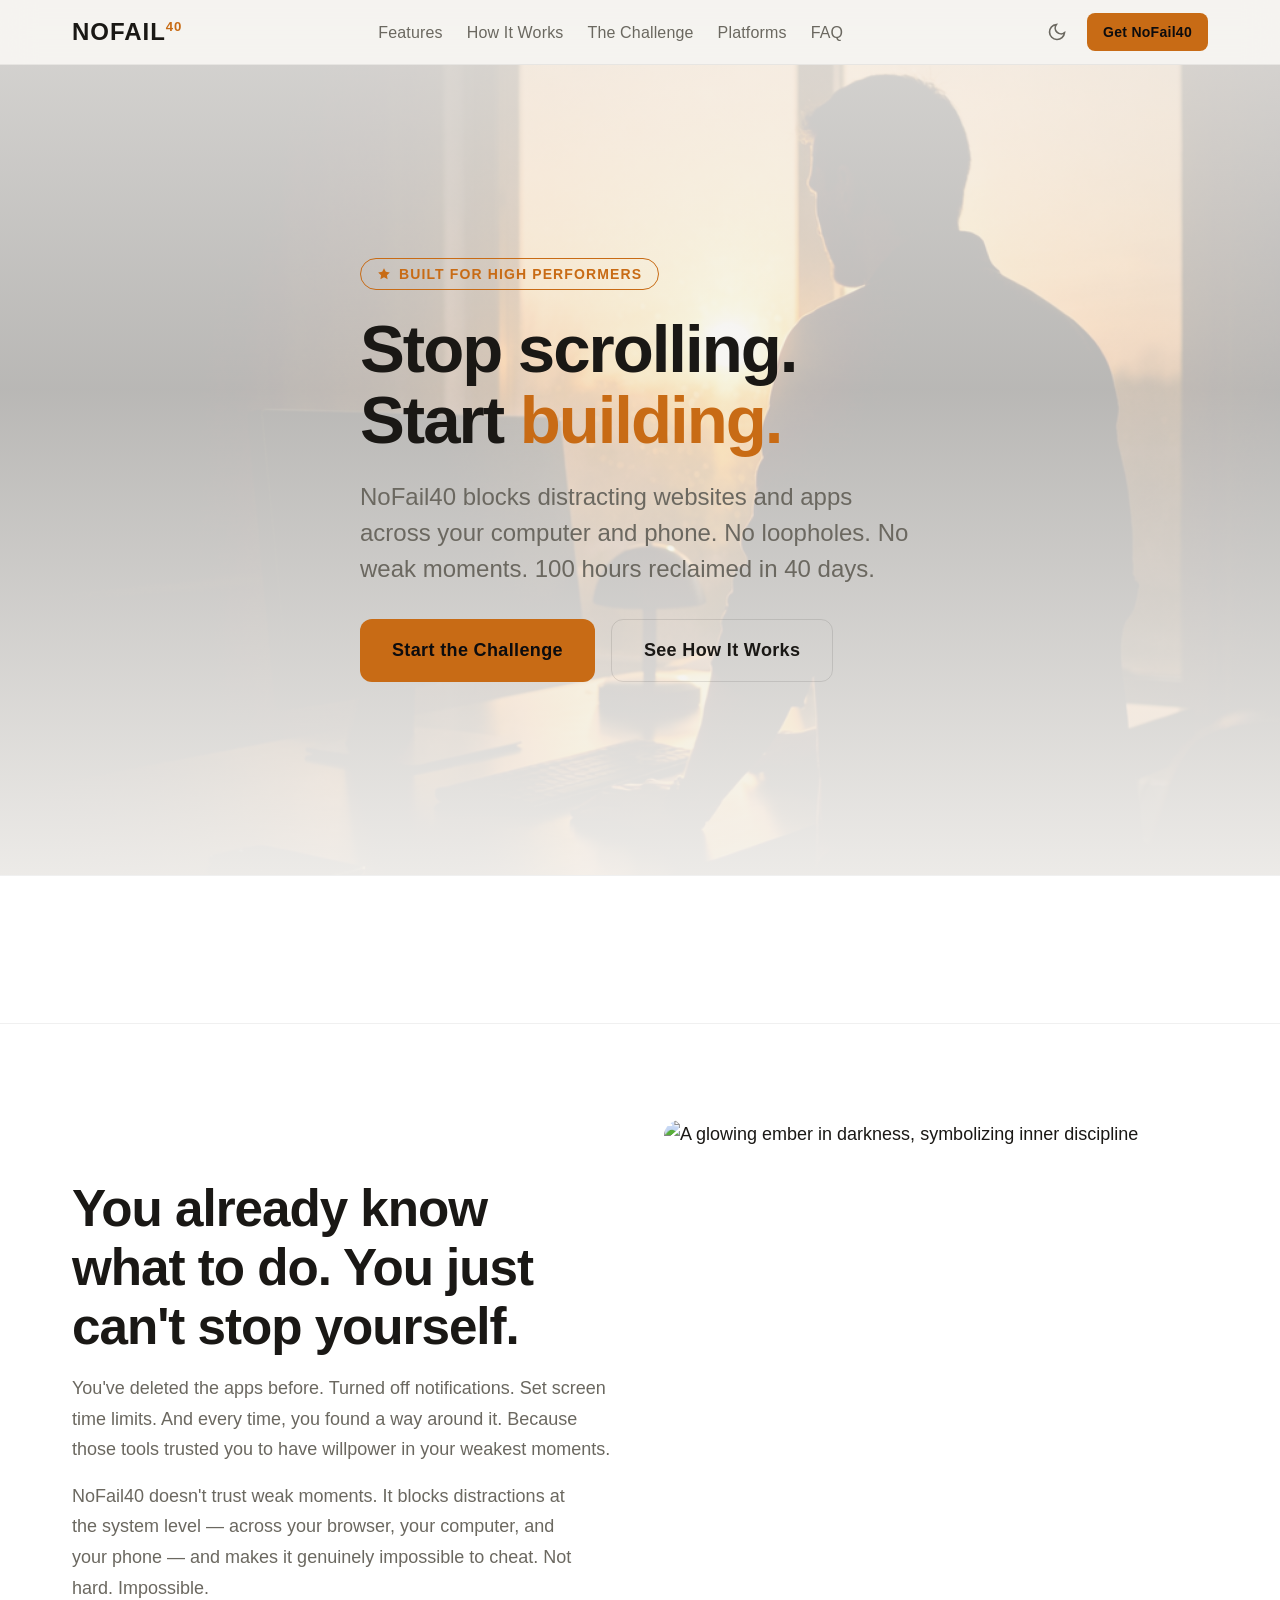
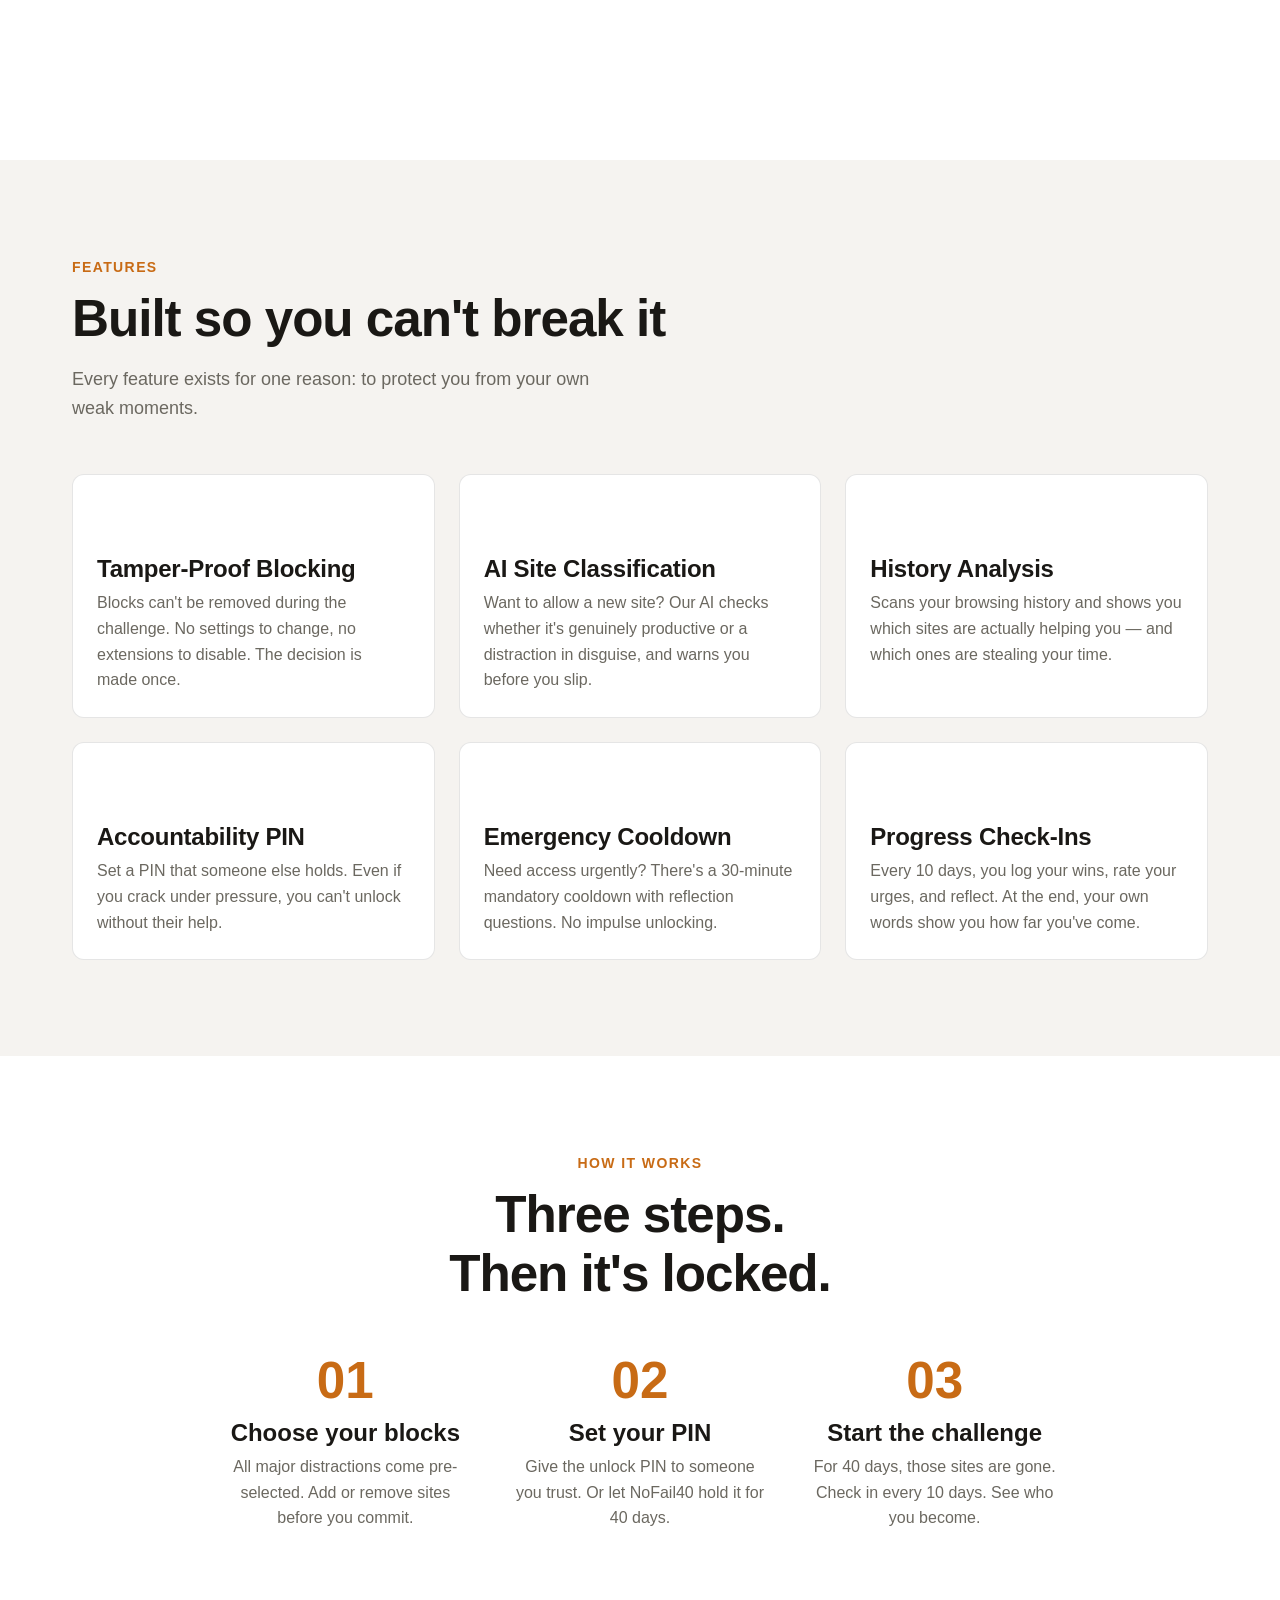
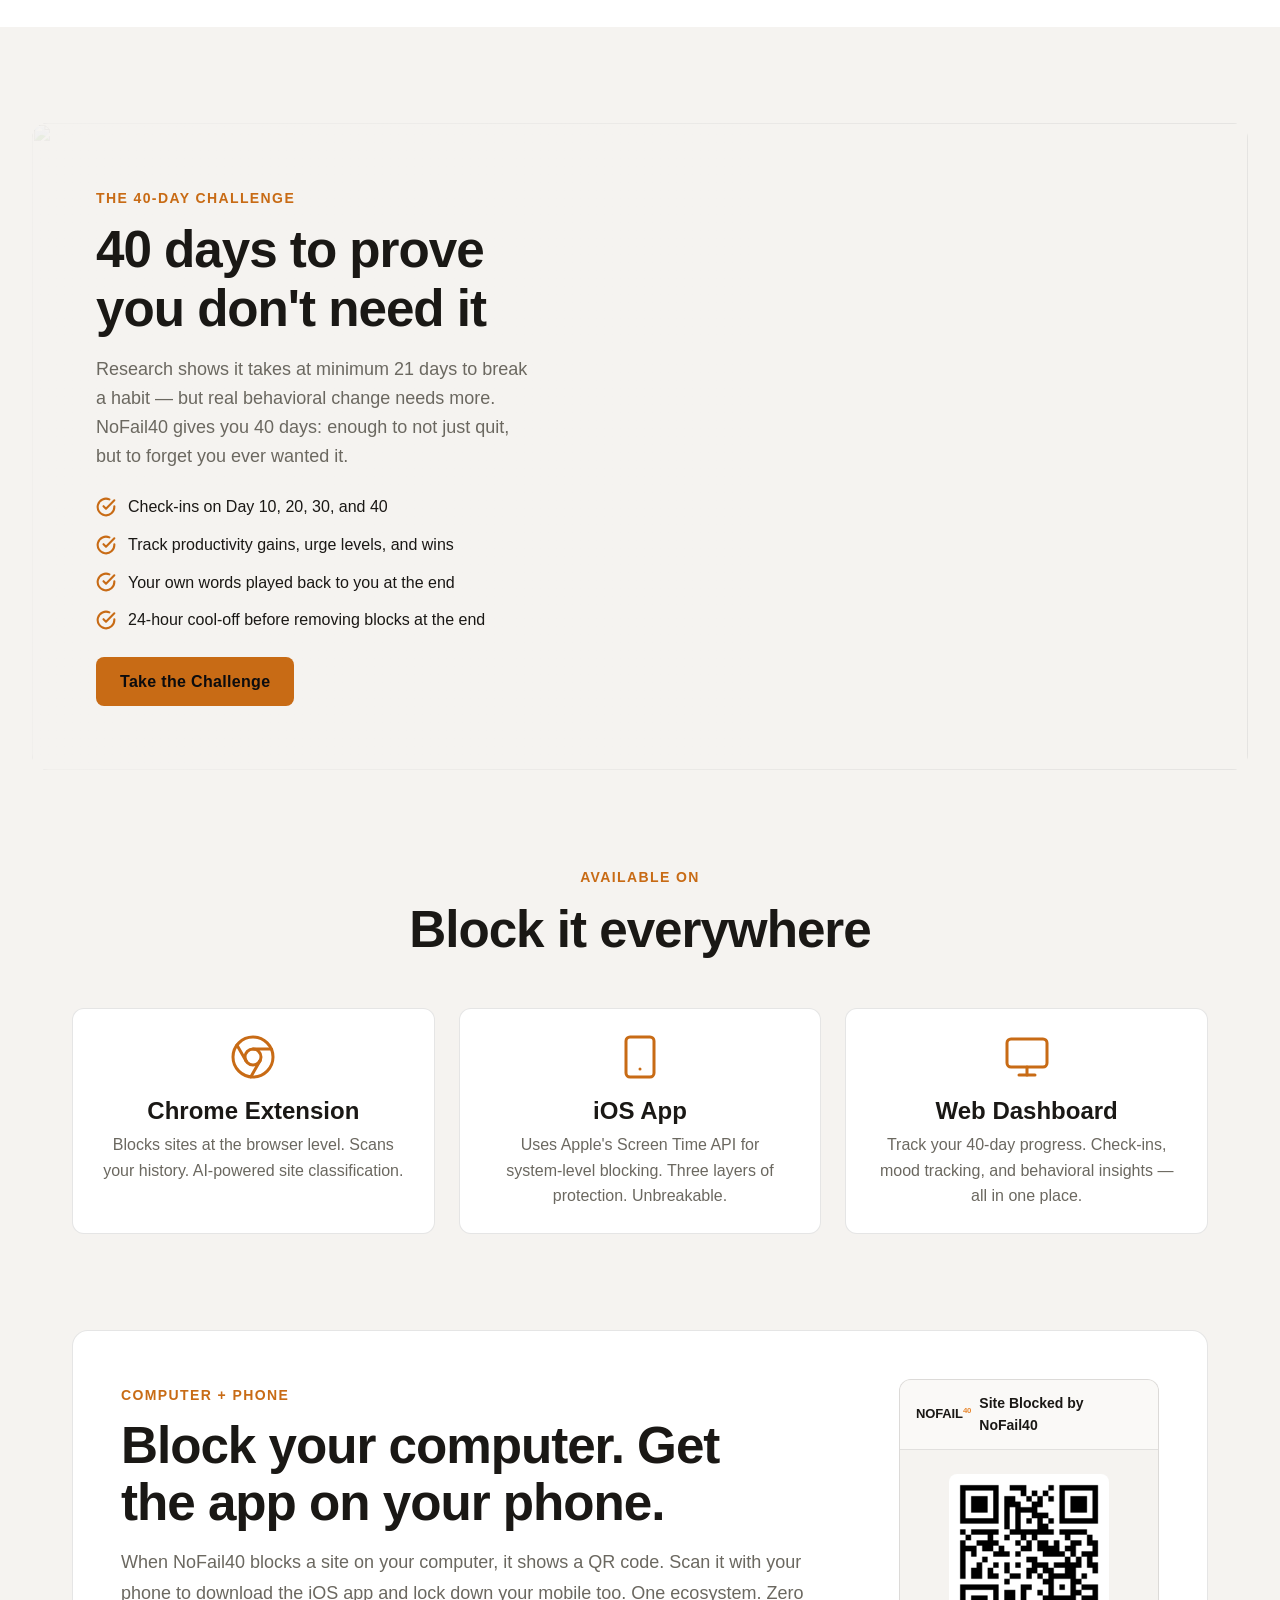
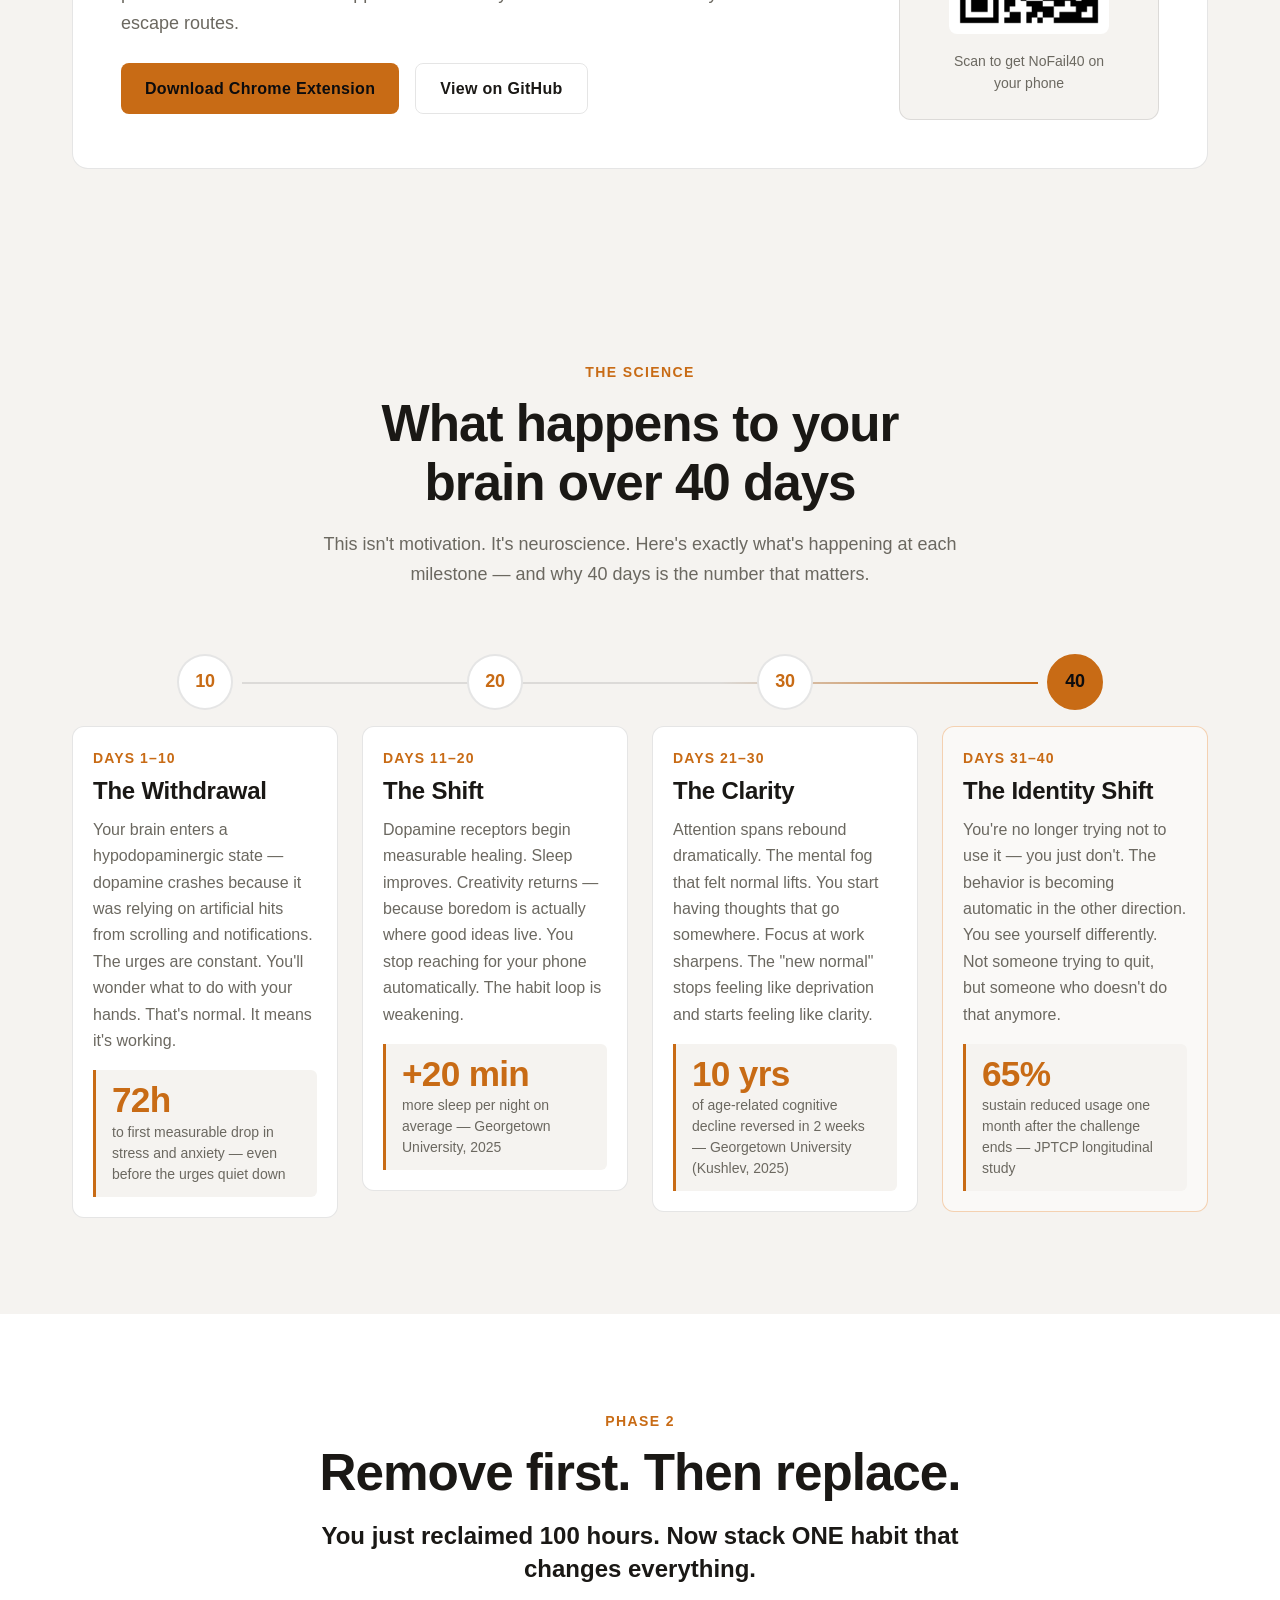
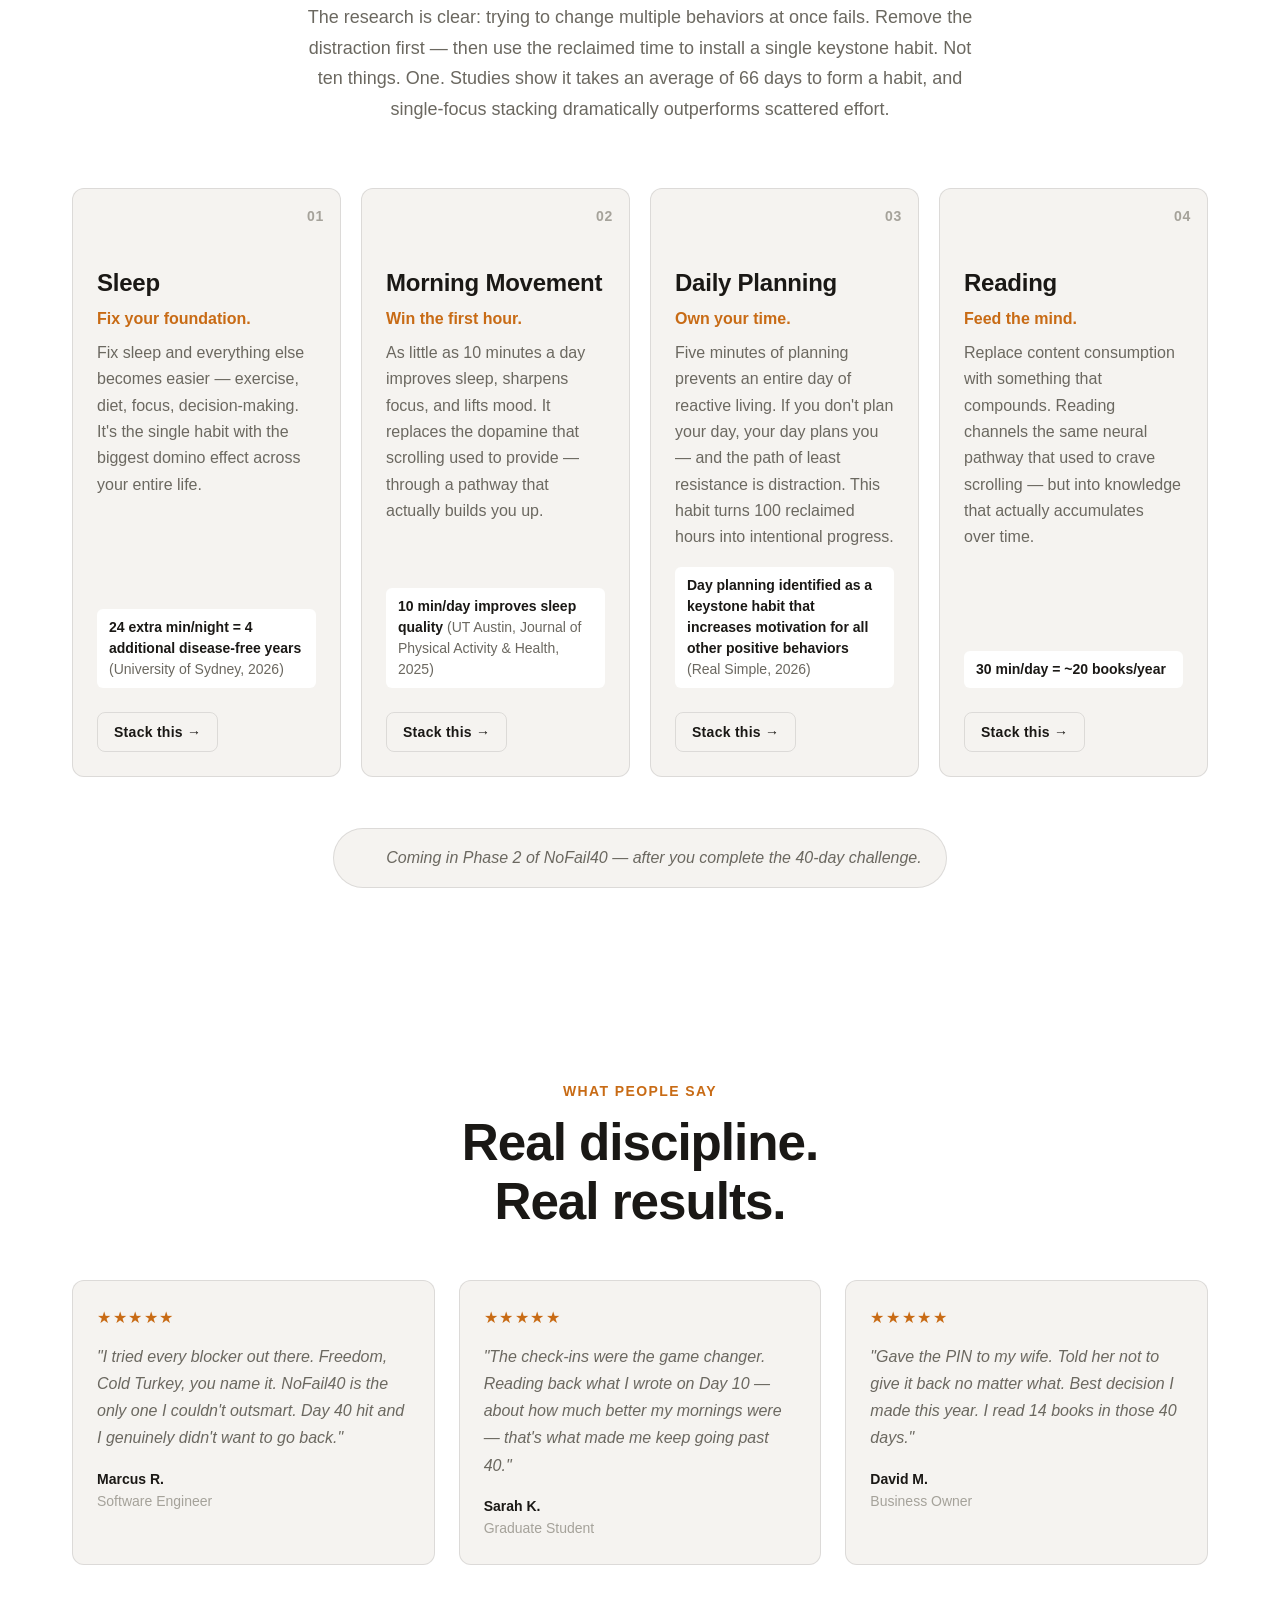
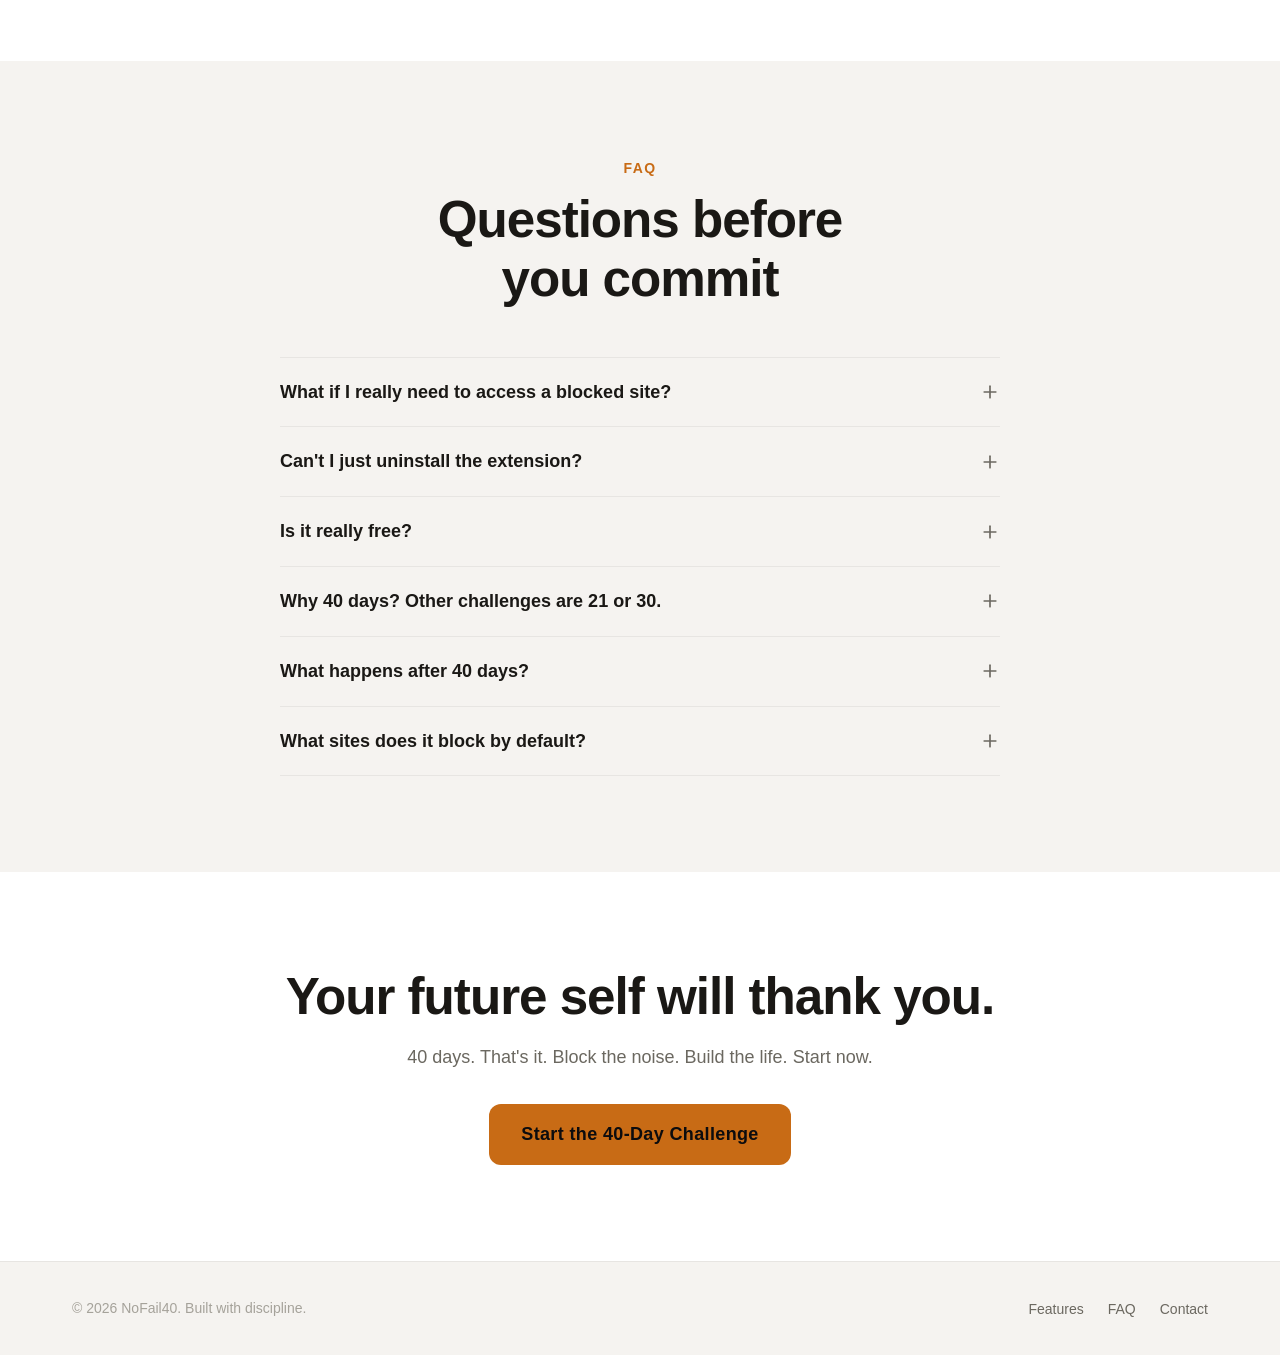
==== commit 8a5f1d5f: "Text-only logo, 40-day journey timeline, Stack a Habit section" ====
--- a/index.html
+++ b/index.html
@@ -50,12 +50,6 @@
   <nav class="nav" role="navigation" aria-label="Main navigation">
     <div class="container nav-inner">
       <a href="#" class="nav-logo" aria-label="NoFail40 home">
-        <!-- SVG Logo -->
-        <svg width="32" height="32" viewBox="0 0 32 32" fill="none" aria-hidden="true">
-          <rect x="2" y="2" width="28" height="28" rx="6" stroke="currentColor" stroke-width="2.5"/>
-          <path d="M7 23V9l8 14V9" stroke="currentColor" stroke-width="2.5" stroke-linecap="round" stroke-linejoin="round"/>
-          <text x="20" y="14" font-family="sans-serif" font-size="11" font-weight="800" fill="#e8872e">40</text>
-        </svg>
         <span class="nav-logo-text">NOFAIL<sup>40</sup></span>
       </a>
 
@@ -299,7 +293,7 @@
           <div class="qr-visual">
             <div class="qr-mock">
               <div class="qr-mock-header">
-                <svg width="16" height="16" viewBox="0 0 32 32" fill="none"><rect x="2" y="2" width="28" height="28" rx="6" stroke="currentColor" stroke-width="2.5"/><path d="M7 23V9l8 14V9" stroke="currentColor" stroke-width="2.5" stroke-linecap="round" stroke-linejoin="round"/><text x="20" y="14" font-family="sans-serif" font-size="11" font-weight="800" fill="#e8872e">40</text></svg>
+                <span style="font-size:13px;font-weight:800;letter-spacing:-0.01em;">NOFAIL<sup style="color:#e8872e;font-size:0.6em;">40</sup></span>
                 <span>Site Blocked by NoFail40</span>
               </div>
               <div class="qr-mock-body">
@@ -311,6 +305,164 @@
             </div>
           </div>
         </div>
+      </div>
+    </section>
+
+    <!-- ════ 40-DAY JOURNEY ════ -->
+    <section class="section journey" id="journey">
+      <div class="container">
+        <div class="journey-header fade-in">
+          <div class="label">The Science</div>
+          <h2>What happens to your brain over 40 days</h2>
+          <p class="journey-intro">This isn't motivation. It's neuroscience. Here's exactly what's happening at each milestone — and why 40 days is the number that matters.</p>
+        </div>
+
+        <div class="journey-timeline fade-in">
+
+          <!-- Connector line (desktop only) -->
+          <div class="journey-connector" aria-hidden="true"></div>
+
+          <!-- Phase 1: Days 1-10 -->
+          <div class="journey-phase">
+            <div class="journey-node" aria-hidden="true">
+              <span class="journey-node-label">10</span>
+            </div>
+            <div class="journey-card">
+              <div class="journey-phase-label">Days 1–10</div>
+              <h3>The Withdrawal</h3>
+              <p>Your brain enters a hypodopaminergic state — dopamine crashes because it was relying on artificial hits from scrolling and notifications. The urges are constant. You'll wonder what to do with your hands. That's normal. It means it's working.</p>
+              <div class="journey-stat">
+                <span class="journey-stat-number">72h</span>
+                <span class="journey-stat-text">to first measurable drop in stress and anxiety — even before the urges quiet down</span>
+              </div>
+            </div>
+          </div>
+
+          <!-- Phase 2: Days 11-20 -->
+          <div class="journey-phase">
+            <div class="journey-node" aria-hidden="true">
+              <span class="journey-node-label">20</span>
+            </div>
+            <div class="journey-card">
+              <div class="journey-phase-label">Days 11–20</div>
+              <h3>The Shift</h3>
+              <p>Dopamine receptors begin measurable healing. Sleep improves. Creativity returns — because boredom is actually where good ideas live. You stop reaching for your phone automatically. The habit loop is weakening.</p>
+              <div class="journey-stat">
+                <span class="journey-stat-number">+20 min</span>
+                <span class="journey-stat-text">more sleep per night on average — Georgetown University, 2025</span>
+              </div>
+            </div>
+          </div>
+
+          <!-- Phase 3: Days 21-30 -->
+          <div class="journey-phase">
+            <div class="journey-node" aria-hidden="true">
+              <span class="journey-node-label">30</span>
+            </div>
+            <div class="journey-card">
+              <div class="journey-phase-label">Days 21–30</div>
+              <h3>The Clarity</h3>
+              <p>Attention spans rebound dramatically. The mental fog that felt normal lifts. You start having thoughts that go somewhere. Focus at work sharpens. The "new normal" stops feeling like deprivation and starts feeling like clarity.</p>
+              <div class="journey-stat">
+                <span class="journey-stat-number">10 yrs</span>
+                <span class="journey-stat-text">of age-related cognitive decline reversed in 2 weeks — Georgetown University (Kushlev, 2025)</span>
+              </div>
+            </div>
+          </div>
+
+          <!-- Phase 4: Days 31-40 -->
+          <div class="journey-phase">
+            <div class="journey-node journey-node--active" aria-hidden="true">
+              <span class="journey-node-label">40</span>
+            </div>
+            <div class="journey-card journey-card--active">
+              <div class="journey-phase-label">Days 31–40</div>
+              <h3>The Identity Shift</h3>
+              <p>You're no longer trying not to use it — you just don't. The behavior is becoming automatic in the other direction. You see yourself differently. Not someone trying to quit, but someone who doesn't do that anymore.</p>
+              <div class="journey-stat">
+                <span class="journey-stat-number">65%</span>
+                <span class="journey-stat-text">sustain reduced usage one month after the challenge ends — JPTCP longitudinal study</span>
+              </div>
+            </div>
+          </div>
+
+        </div>
+      </div>
+    </section>
+
+    <!-- ════ STACK A HABIT ════ -->
+    <section class="section stack-habit" id="stack-habit">
+      <div class="container">
+        <div class="stack-header fade-in">
+          <div class="label">Phase 2</div>
+          <h2>Remove first. Then replace.</h2>
+          <p class="stack-subhead">You just reclaimed 100 hours. Now stack ONE habit that changes everything.</p>
+          <p class="stack-body">The research is clear: trying to change multiple behaviors at once fails. Remove the distraction first — then use the reclaimed time to install a single keystone habit. Not ten things. One. Studies show it takes an average of 66 days to form a habit, and single-focus stacking dramatically outperforms scattered effort.</p>
+        </div>
+
+        <div class="habit-cards fade-in">
+
+          <!-- Habit 1: Sleep -->
+          <div class="habit-card">
+            <div class="habit-rank">01</div>
+            <div class="habit-icon"><i data-lucide="moon"></i></div>
+            <div class="habit-content">
+              <h3>Sleep</h3>
+              <p class="habit-tagline">Fix your foundation.</p>
+              <p class="habit-body">Fix sleep and everything else becomes easier — exercise, diet, focus, decision-making. It's the single habit with the biggest domino effect across your entire life.</p>
+              <div class="habit-stat">24 extra min/night = 4 additional disease-free years <span class="habit-source">(University of Sydney, 2026)</span></div>
+            </div>
+            <a href="#download" class="btn btn-secondary habit-cta">Stack this &rarr;</a>
+          </div>
+
+          <!-- Habit 2: Morning Movement -->
+          <div class="habit-card">
+            <div class="habit-rank">02</div>
+            <div class="habit-icon"><i data-lucide="footprints"></i></div>
+            <div class="habit-content">
+              <h3>Morning Movement</h3>
+              <p class="habit-tagline">Win the first hour.</p>
+              <p class="habit-body">As little as 10 minutes a day improves sleep, sharpens focus, and lifts mood. It replaces the dopamine that scrolling used to provide — through a pathway that actually builds you up.</p>
+              <div class="habit-stat">10 min/day improves sleep quality <span class="habit-source">(UT Austin, Journal of Physical Activity &amp; Health, 2025)</span></div>
+            </div>
+            <a href="#download" class="btn btn-secondary habit-cta">Stack this &rarr;</a>
+          </div>
+
+          <!-- Habit 3: Daily Planning -->
+          <div class="habit-card">
+            <div class="habit-rank">03</div>
+            <div class="habit-icon"><i data-lucide="calendar-check"></i></div>
+            <div class="habit-content">
+              <h3>Daily Planning</h3>
+              <p class="habit-tagline">Own your time.</p>
+              <p class="habit-body">Five minutes of planning prevents an entire day of reactive living. If you don't plan your day, your day plans you — and the path of least resistance is distraction. This habit turns 100 reclaimed hours into intentional progress.</p>
+              <div class="habit-stat">Day planning identified as a keystone habit that increases motivation for all other positive behaviors <span class="habit-source">(Real Simple, 2026)</span></div>
+            </div>
+            <a href="#download" class="btn btn-secondary habit-cta">Stack this &rarr;</a>
+          </div>
+
+          <!-- Habit 4: Reading -->
+          <div class="habit-card">
+            <div class="habit-rank">04</div>
+            <div class="habit-icon"><i data-lucide="book-open"></i></div>
+            <div class="habit-content">
+              <h3>Reading</h3>
+              <p class="habit-tagline">Feed the mind.</p>
+              <p class="habit-body">Replace content consumption with something that compounds. Reading channels the same neural pathway that used to crave scrolling — but into knowledge that actually accumulates over time.</p>
+              <div class="habit-stat">30 min/day = ~20 books/year</div>
+            </div>
+            <a href="#download" class="btn btn-secondary habit-cta">Stack this &rarr;</a>
+          </div>
+
+        </div>
+
+        <div class="stack-footer fade-in">
+          <div class="stack-coming-soon">
+            <i data-lucide="clock" class="stack-coming-icon"></i>
+            <p>Coming in Phase 2 of NoFail40 — after you complete the 40-day challenge.</p>
+          </div>
+        </div>
+
       </div>
     </section>
 
--- a/style.css
+++ b/style.css
@@ -998,3 +998,399 @@
     opacity: 1;
   }
 }
+
+/* ───────────────────────────────────────────
+   Section: The 40-Day Journey Timeline
+   ─────────────────────────────────────────── */
+
+.journey {
+  background: var(--color-bg);
+}
+
+.journey-header {
+  text-align: center;
+  max-width: 640px;
+  margin-inline: auto;
+  margin-bottom: clamp(var(--space-10), 5vw, var(--space-20));
+}
+
+.journey-header .label {
+  font-size: var(--text-xs);
+  font-weight: 600;
+  text-transform: uppercase;
+  letter-spacing: 0.1em;
+  color: var(--color-accent);
+  margin-bottom: var(--space-3);
+}
+
+.journey-header h2 {
+  font-family: var(--font-display);
+  font-size: var(--text-2xl);
+  font-weight: 700;
+  letter-spacing: -0.02em;
+  margin-bottom: var(--space-4);
+}
+
+.journey-intro {
+  color: var(--color-text-muted);
+  line-height: 1.7;
+  font-size: var(--text-base);
+}
+
+/* ── Timeline layout ── */
+.journey-timeline {
+  position: relative;
+  display: grid;
+  gap: var(--space-8);
+}
+
+/* Desktop: 4-column horizontal layout */
+@media (min-width: 900px) {
+  .journey-timeline {
+    grid-template-columns: repeat(4, 1fr);
+    gap: var(--space-6);
+    align-items: start;
+  }
+}
+
+/* Horizontal connector line (desktop only) */
+.journey-connector {
+  display: none;
+}
+
+@media (min-width: 900px) {
+  .journey-connector {
+    display: block;
+    position: absolute;
+    top: 28px; /* aligns with center of 56px node */
+    left: calc(12.5% + 28px); /* starts at center of first node */
+    right: calc(12.5% + 28px); /* ends at center of last node */
+    height: 2px;
+    background: linear-gradient(
+      to right,
+      var(--color-border),
+      var(--color-border) 60%,
+      var(--color-accent) 100%
+    );
+    z-index: 0;
+  }
+}
+
+/* ── Individual phase ── */
+.journey-phase {
+  position: relative;
+  z-index: 1;
+  display: flex;
+  flex-direction: column;
+  align-items: flex-start;
+  gap: var(--space-4);
+}
+
+@media (min-width: 900px) {
+  .journey-phase {
+    align-items: center;
+  }
+}
+
+/* ── Node bubble ── */
+.journey-node {
+  width: 56px;
+  height: 56px;
+  border-radius: 50%;
+  background: var(--color-surface);
+  border: 2px solid var(--color-border);
+  display: flex;
+  align-items: center;
+  justify-content: center;
+  flex-shrink: 0;
+  transition: border-color var(--transition-interactive), background var(--transition-interactive);
+}
+
+.journey-node--active {
+  background: var(--color-accent);
+  border-color: var(--color-accent);
+}
+
+.journey-node--active .journey-node-label {
+  color: #0c0c0e;
+}
+
+.journey-node-label {
+  font-family: var(--font-display);
+  font-size: var(--text-base);
+  font-weight: 700;
+  color: var(--color-accent);
+  letter-spacing: -0.01em;
+}
+
+.journey-node--active .journey-node-label {
+  color: #0c0c0e;
+}
+
+/* ── Phase card ── */
+.journey-card {
+  background: var(--color-surface);
+  border: 1px solid var(--color-border);
+  border-radius: var(--radius-lg);
+  padding: var(--space-5);
+  transition: border-color var(--transition-interactive), box-shadow var(--transition-interactive);
+  width: 100%;
+}
+
+.journey-card:hover {
+  border-color: rgba(232, 135, 46, 0.25);
+  box-shadow: var(--shadow-md);
+}
+
+.journey-card--active {
+  border-color: rgba(232, 135, 46, 0.35);
+  background: var(--color-surface-2);
+}
+
+.journey-phase-label {
+  font-size: var(--text-xs);
+  font-weight: 600;
+  text-transform: uppercase;
+  letter-spacing: 0.08em;
+  color: var(--color-accent);
+  margin-bottom: var(--space-2);
+}
+
+.journey-card h3 {
+  font-family: var(--font-display);
+  font-size: var(--text-lg);
+  font-weight: 700;
+  letter-spacing: -0.01em;
+  margin-bottom: var(--space-3);
+}
+
+.journey-card p {
+  font-size: var(--text-sm);
+  color: var(--color-text-muted);
+  line-height: 1.65;
+  margin-bottom: var(--space-4);
+}
+
+/* ── Stat callout ── */
+.journey-stat {
+  display: flex;
+  flex-direction: column;
+  gap: var(--space-1);
+  padding: var(--space-3) var(--space-4);
+  background: var(--color-bg);
+  border-left: 3px solid var(--color-accent);
+  border-radius: 0 var(--radius-sm) var(--radius-sm) 0;
+  margin-top: auto;
+}
+
+.journey-stat-number {
+  font-family: var(--font-display);
+  font-size: var(--text-xl);
+  font-weight: 700;
+  color: var(--color-accent);
+  letter-spacing: -0.02em;
+  line-height: 1;
+}
+
+.journey-stat-text {
+  font-size: var(--text-xs);
+  color: var(--color-text-muted);
+  line-height: 1.5;
+}
+
+
+/* ───────────────────────────────────────────
+   Section: Stack a Habit (Phase 2)
+   ─────────────────────────────────────────── */
+
+.stack-habit {
+  background: var(--color-surface);
+}
+
+.stack-header {
+  max-width: 680px;
+  margin-inline: auto;
+  text-align: center;
+  margin-bottom: clamp(var(--space-10), 5vw, var(--space-16));
+}
+
+.stack-header .label {
+  font-size: var(--text-xs);
+  font-weight: 600;
+  text-transform: uppercase;
+  letter-spacing: 0.1em;
+  color: var(--color-accent);
+  margin-bottom: var(--space-3);
+}
+
+.stack-header h2 {
+  font-family: var(--font-display);
+  font-size: var(--text-2xl);
+  font-weight: 700;
+  letter-spacing: -0.02em;
+  margin-bottom: var(--space-4);
+}
+
+.stack-subhead {
+  font-size: var(--text-lg);
+  font-weight: 600;
+  color: var(--color-text);
+  margin-bottom: var(--space-4);
+  line-height: 1.4;
+}
+
+.stack-body {
+  font-size: var(--text-base);
+  color: var(--color-text-muted);
+  line-height: 1.7;
+}
+
+/* ── Habit cards grid ── */
+.habit-cards {
+  display: grid;
+  gap: var(--space-5);
+  margin-bottom: clamp(var(--space-8), 4vw, var(--space-16));
+}
+
+@media (min-width: 640px) {
+  .habit-cards {
+    grid-template-columns: repeat(2, 1fr);
+  }
+}
+
+@media (min-width: 1100px) {
+  .habit-cards {
+    grid-template-columns: repeat(4, 1fr);
+  }
+}
+
+/* ── Individual habit card ── */
+.habit-card {
+  position: relative;
+  display: flex;
+  flex-direction: column;
+  gap: var(--space-4);
+  padding: var(--space-6);
+  background: var(--color-bg);
+  border: 1px solid var(--color-border);
+  border-radius: var(--radius-lg);
+  transition: border-color var(--transition-interactive), box-shadow var(--transition-interactive), transform var(--transition-interactive);
+}
+
+.habit-card:hover {
+  border-color: rgba(232, 135, 46, 0.3);
+  box-shadow: var(--shadow-md);
+  transform: translateY(-2px);
+}
+
+/* Rank badge */
+.habit-rank {
+  position: absolute;
+  top: var(--space-4);
+  right: var(--space-4);
+  font-family: var(--font-display);
+  font-size: var(--text-xs);
+  font-weight: 700;
+  color: var(--color-text-faint);
+  letter-spacing: 0.05em;
+}
+
+/* Icon */
+.habit-icon {
+  width: 40px;
+  height: 40px;
+  display: flex;
+  align-items: center;
+  justify-content: center;
+  color: var(--color-accent);
+}
+
+.habit-icon svg,
+.habit-icon i {
+  width: 28px;
+  height: 28px;
+  stroke-width: 1.75;
+}
+
+/* Content */
+.habit-content {
+  flex: 1;
+  display: flex;
+  flex-direction: column;
+  gap: var(--space-2);
+}
+
+.habit-card h3 {
+  font-family: var(--font-display);
+  font-size: var(--text-lg);
+  font-weight: 700;
+  letter-spacing: -0.01em;
+  line-height: 1.2;
+}
+
+.habit-tagline {
+  font-size: var(--text-sm);
+  font-weight: 600;
+  color: var(--color-accent);
+  margin: 0;
+}
+
+.habit-body {
+  font-size: var(--text-sm);
+  color: var(--color-text-muted);
+  line-height: 1.65;
+  flex: 1;
+  margin: 0;
+}
+
+.habit-stat {
+  font-size: var(--text-xs);
+  font-weight: 600;
+  color: var(--color-text);
+  padding: var(--space-2) var(--space-3);
+  background: var(--color-surface);
+  border-radius: var(--radius-sm);
+  line-height: 1.5;
+  margin-top: var(--space-2);
+}
+
+.habit-source {
+  font-weight: 400;
+  color: var(--color-text-muted);
+}
+
+.habit-cta {
+  font-size: var(--text-xs);
+  padding: var(--space-2) var(--space-4);
+  align-self: flex-start;
+  margin-top: var(--space-2);
+}
+
+/* ── Coming soon footer ── */
+.stack-footer {
+  text-align: center;
+}
+
+.stack-coming-soon {
+  display: inline-flex;
+  align-items: center;
+  gap: var(--space-3);
+  padding: var(--space-4) var(--space-6);
+  background: var(--color-bg);
+  border: 1px solid var(--color-border);
+  border-radius: var(--radius-full);
+}
+
+.stack-coming-soon p {
+  font-size: var(--text-sm);
+  color: var(--color-text-muted);
+  font-style: italic;
+  margin: 0;
+}
+
+.stack-coming-icon {
+  width: 16px;
+  height: 16px;
+  color: var(--color-accent);
+  flex-shrink: 0;
+}
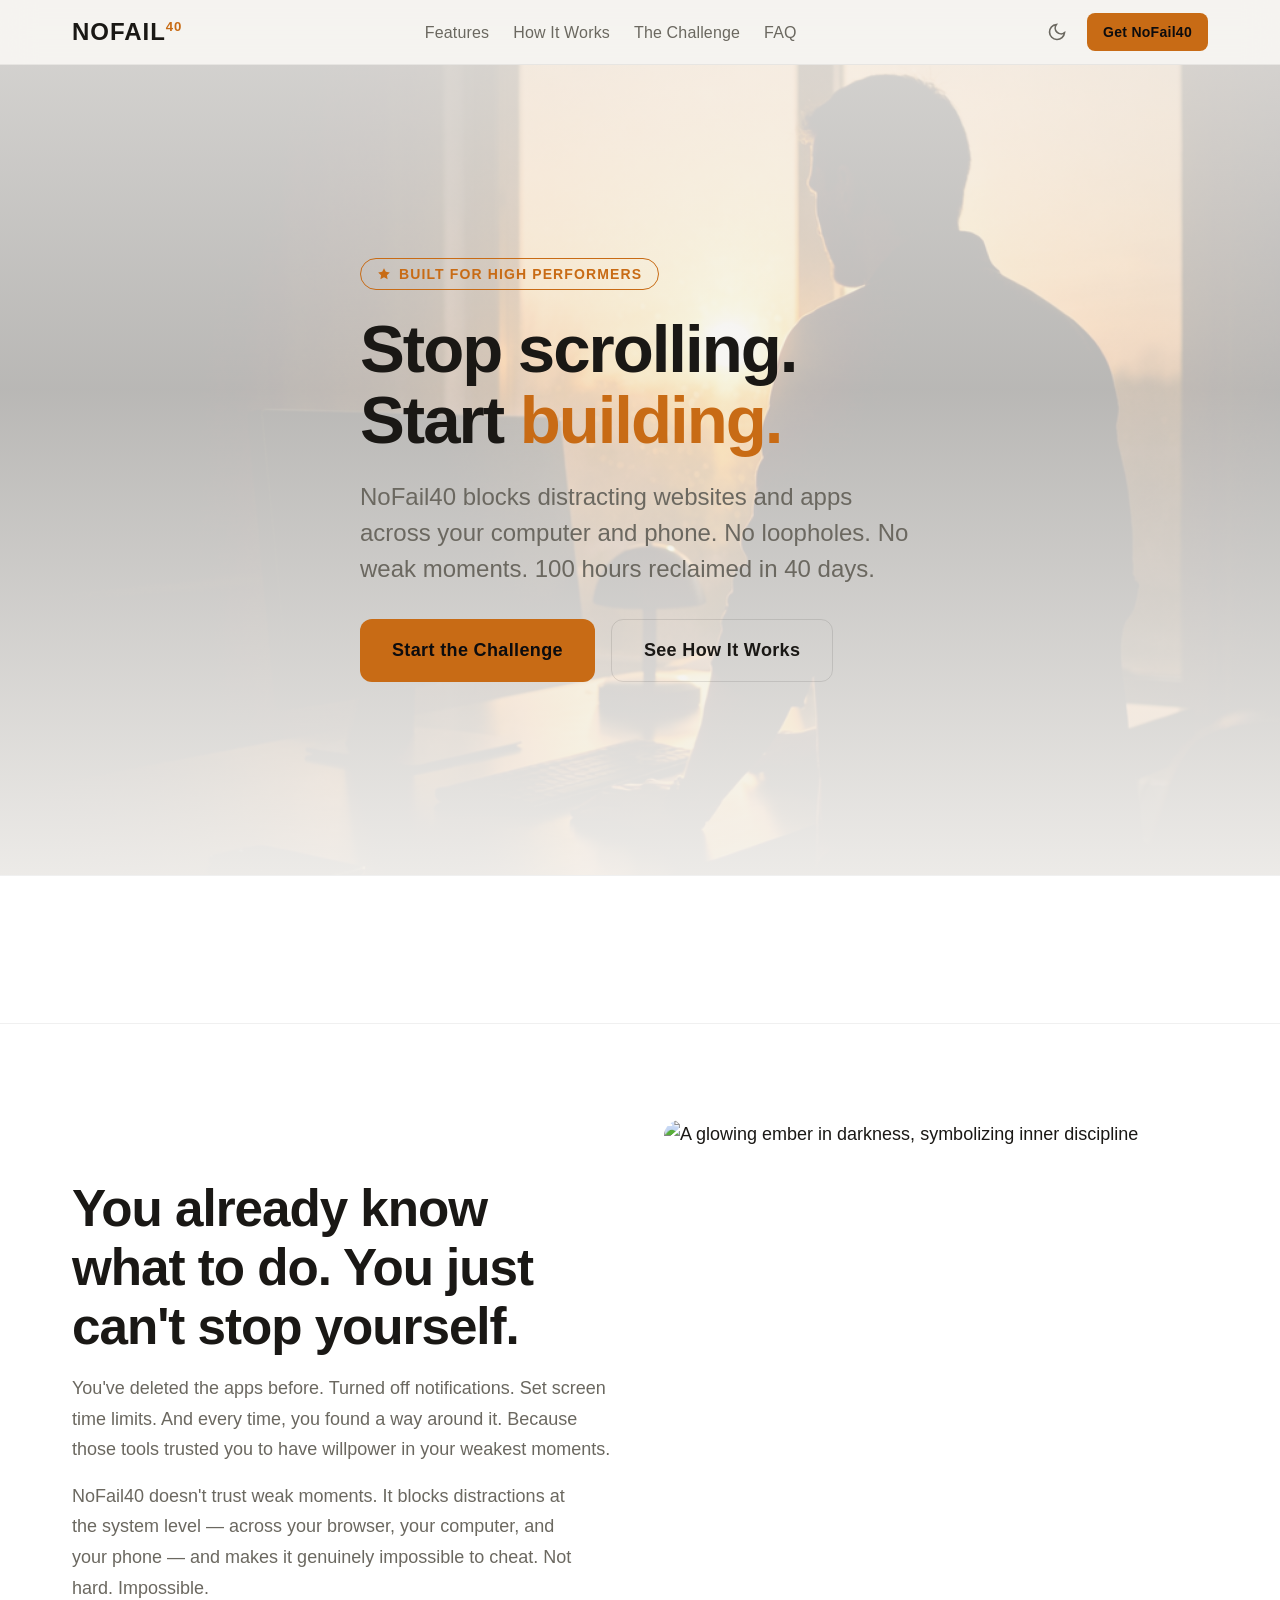
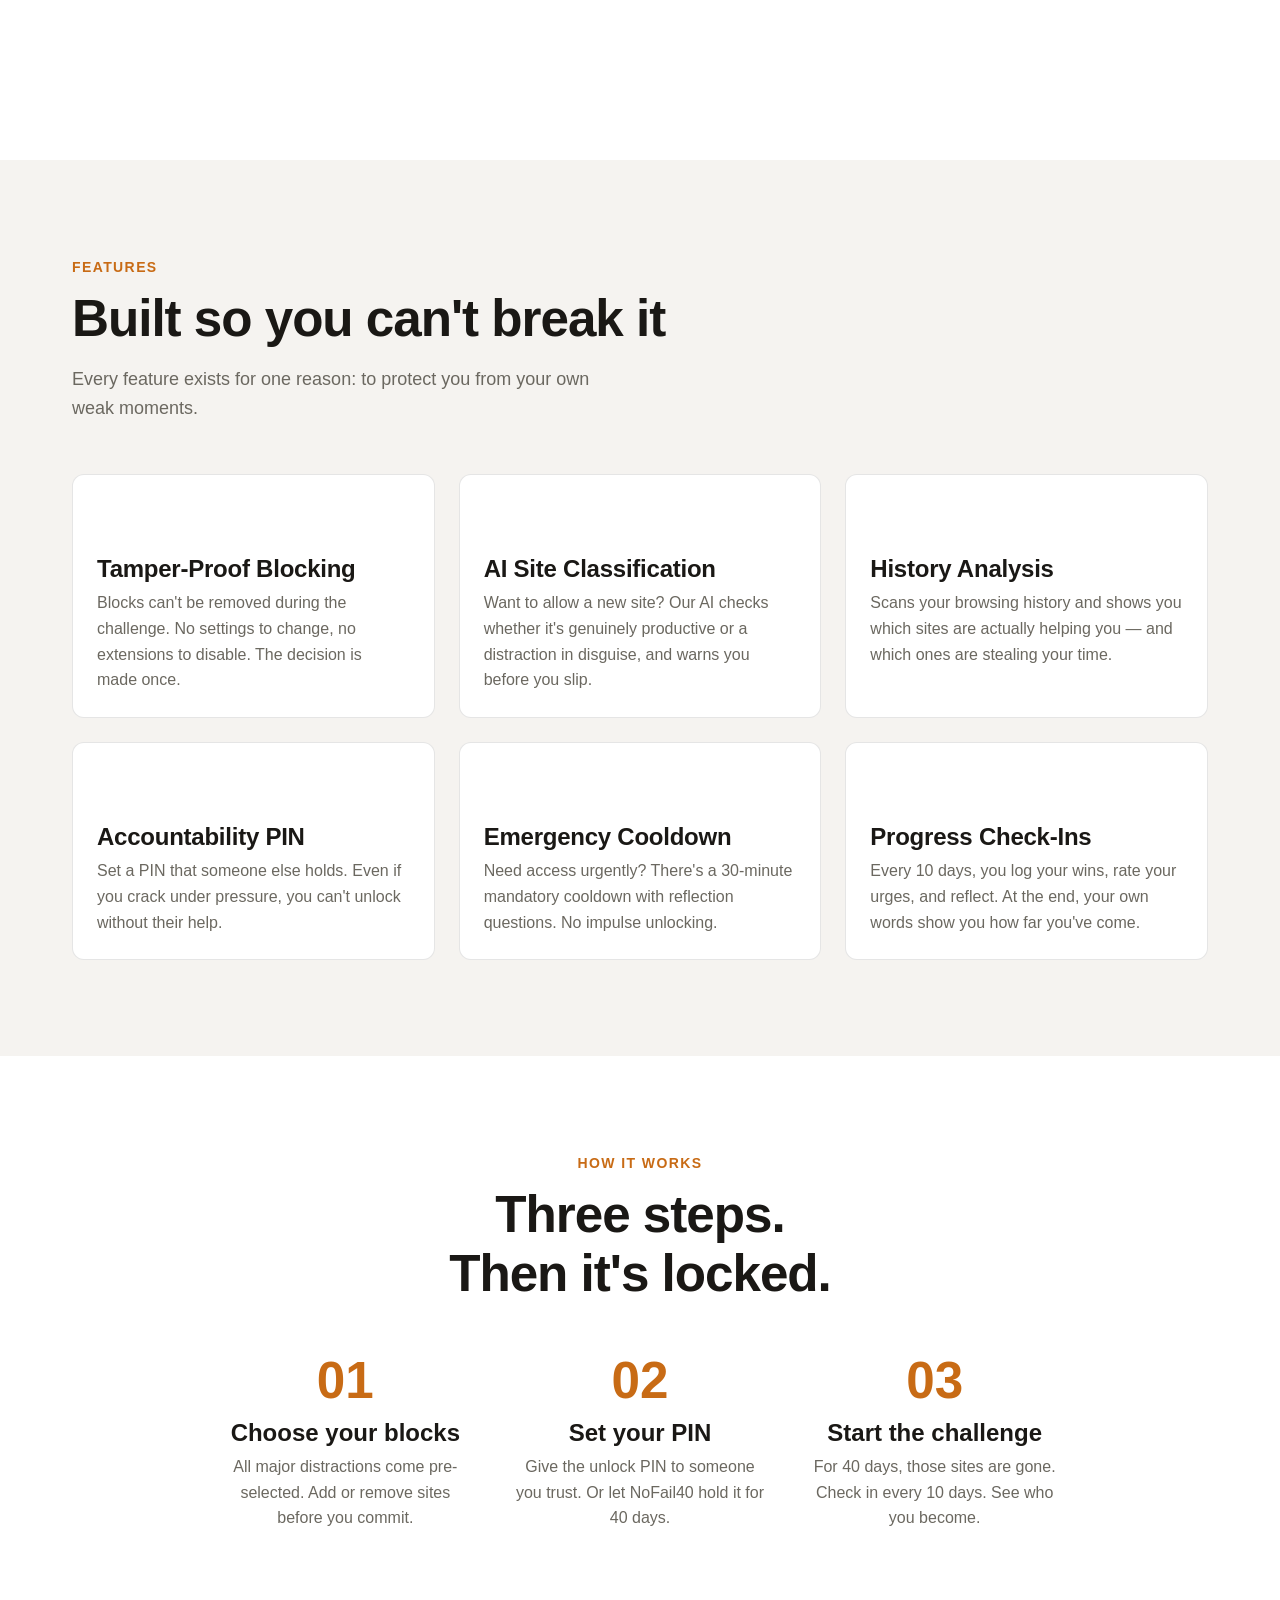
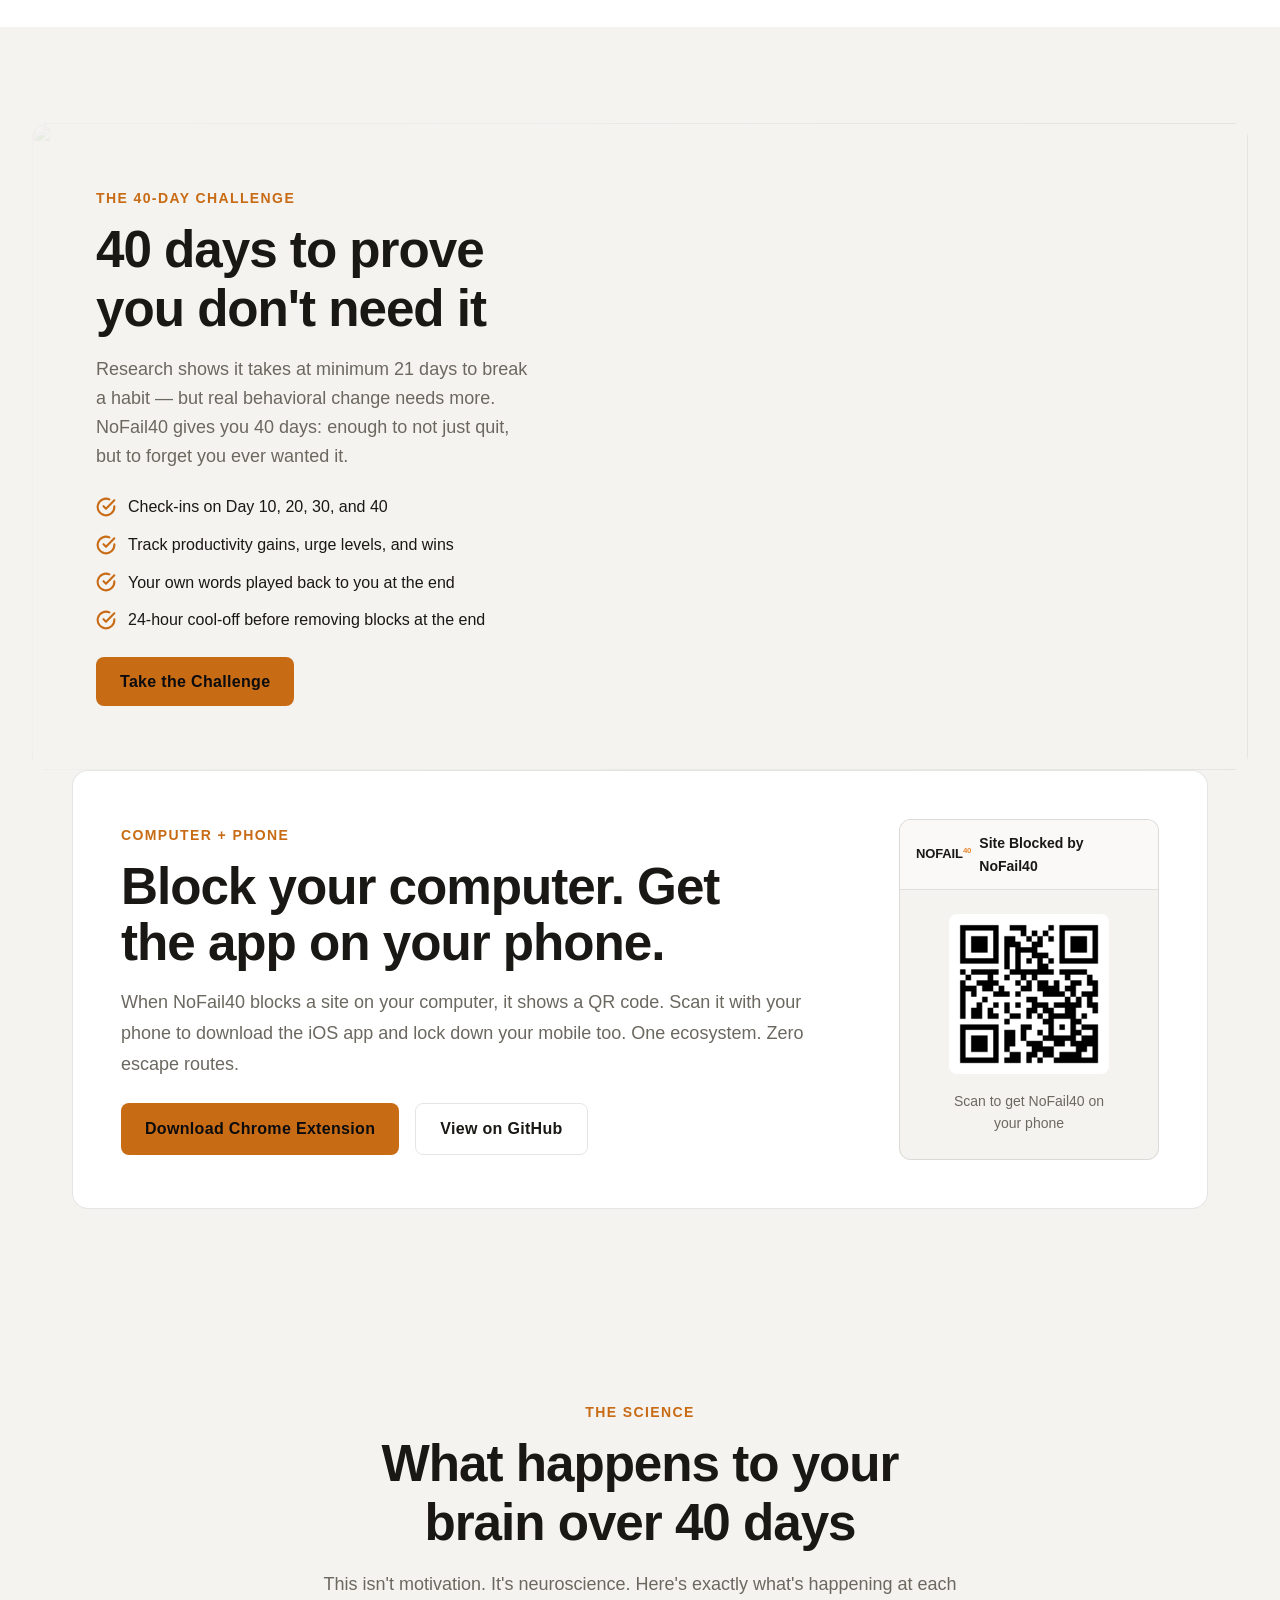
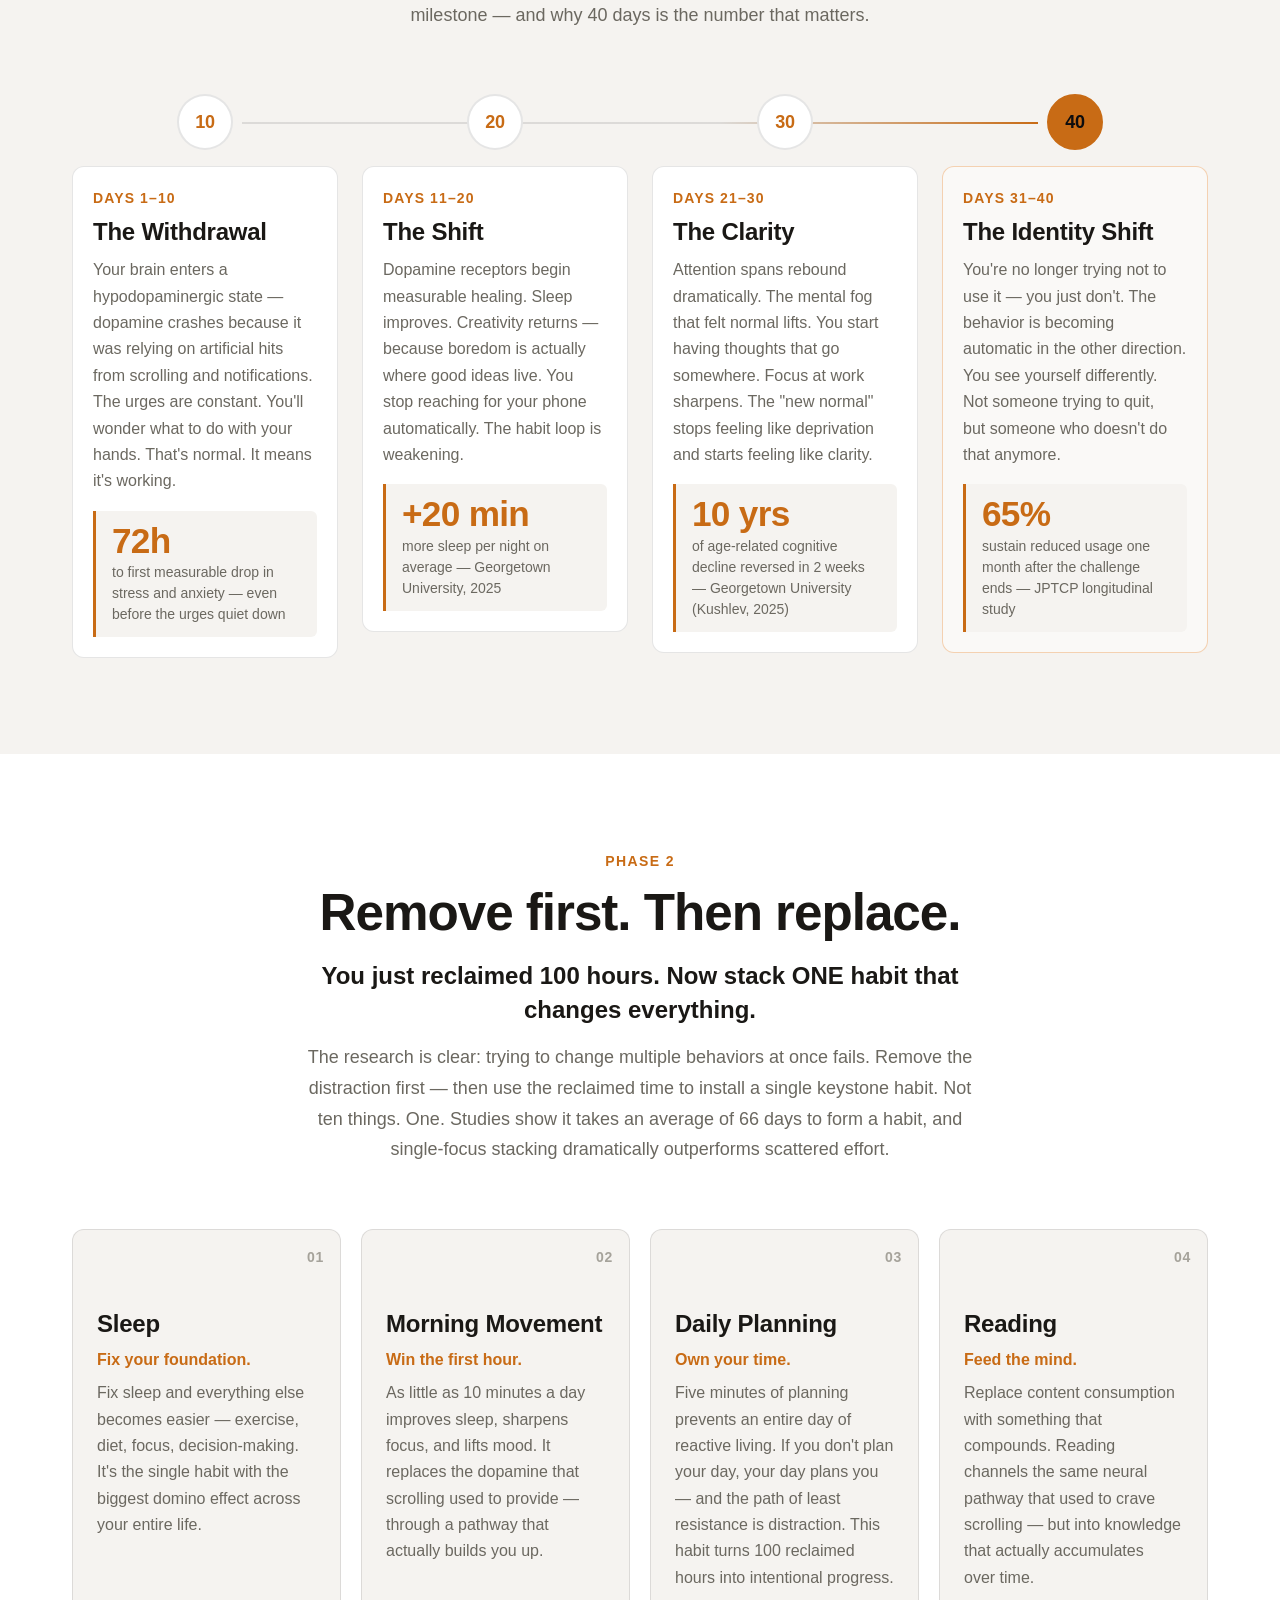
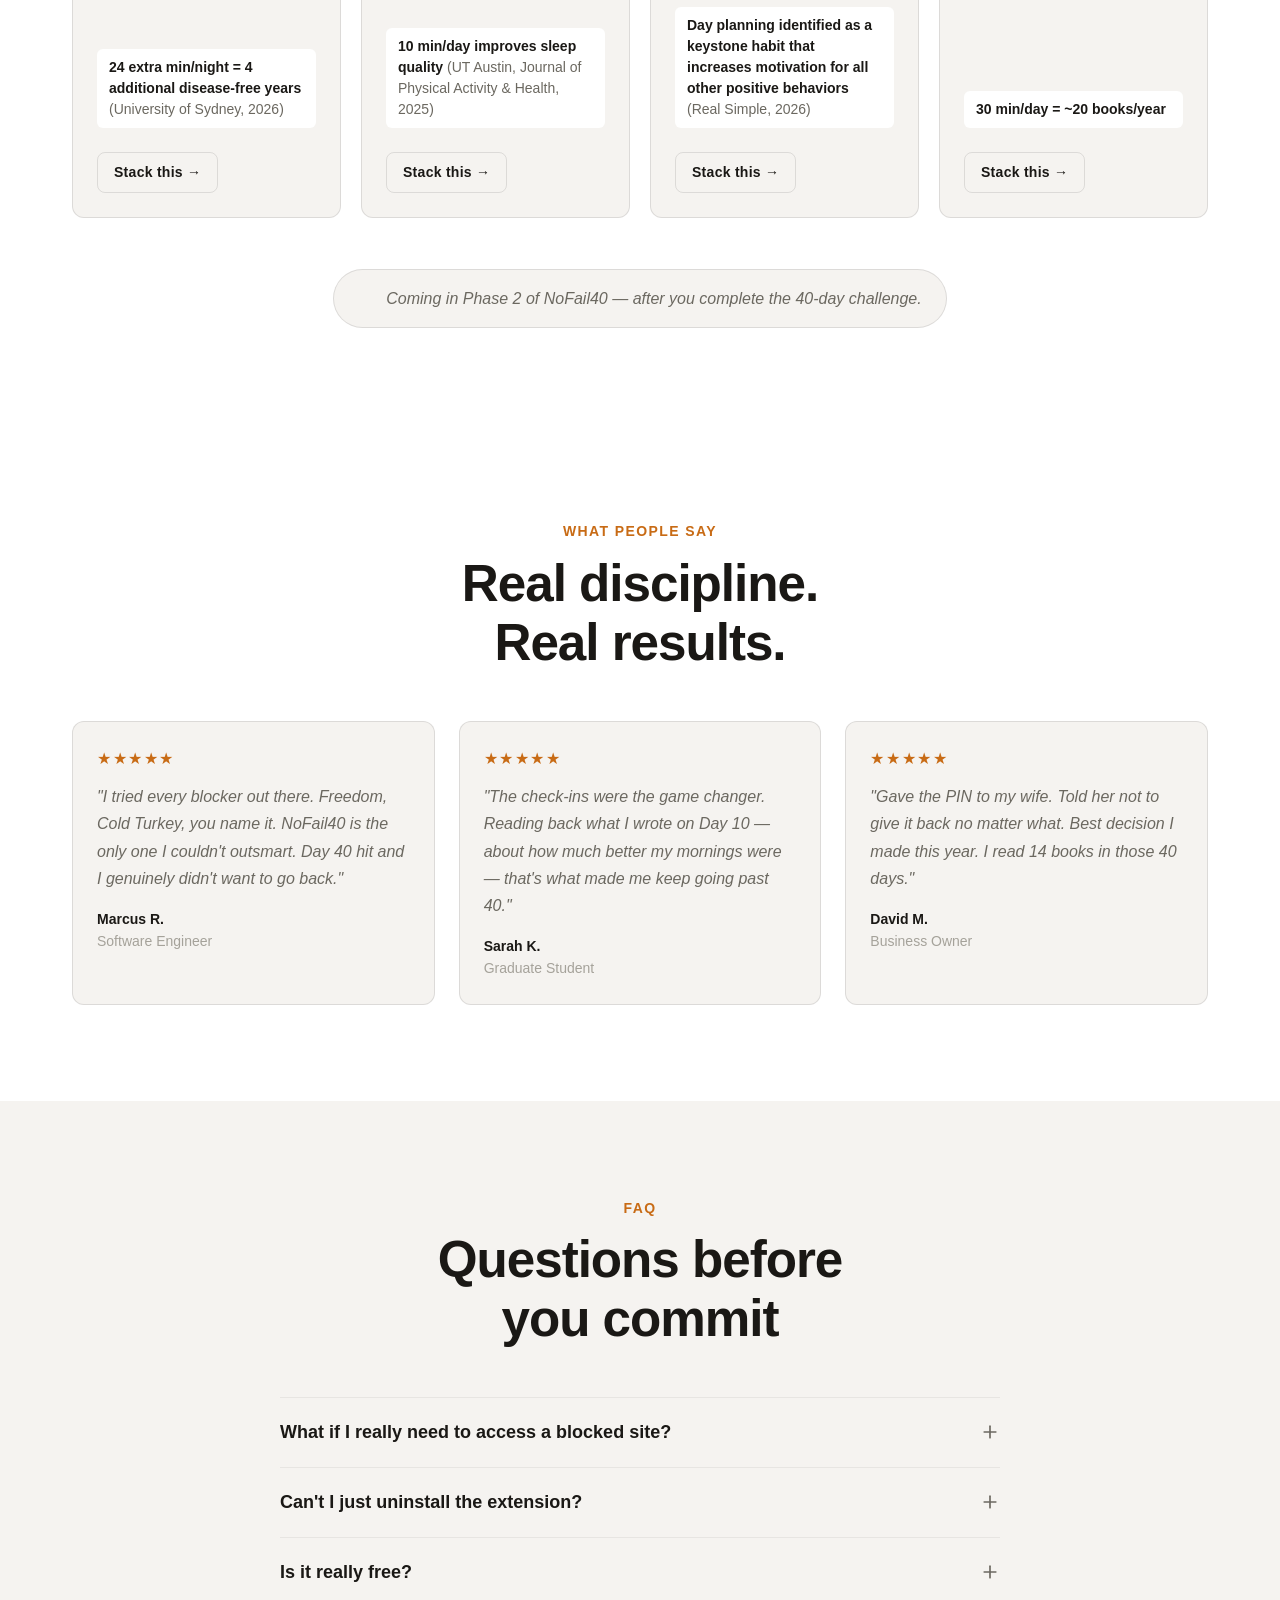
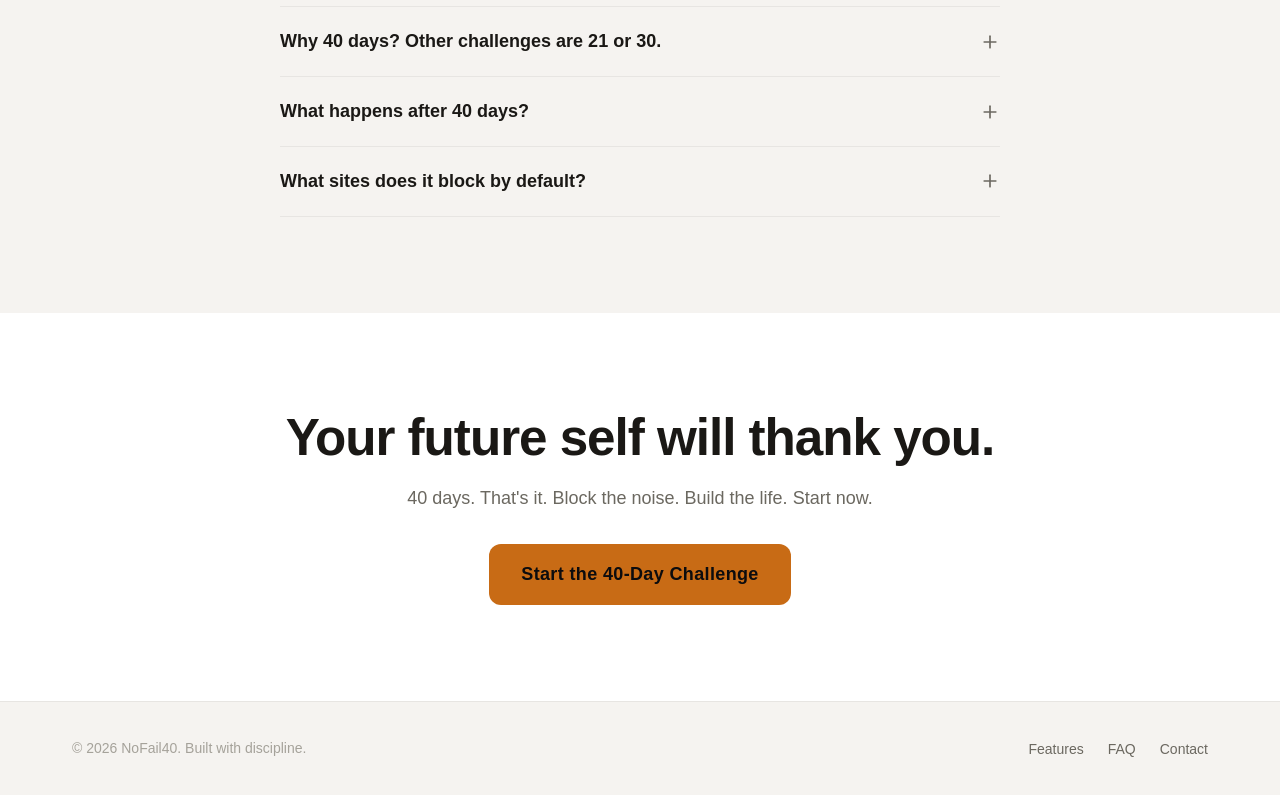
==== commit b0decad9: "Remove platforms section, solid mobile menu bg, remove box icon from logo" ====
--- a/index.html
+++ b/index.html
@@ -57,7 +57,7 @@
         <li><a href="#features">Features</a></li>
         <li><a href="#how-it-works">How It Works</a></li>
         <li><a href="#challenge">The Challenge</a></li>
-        <li><a href="#platforms">Platforms</a></li>
+
         <li><a href="#faq">FAQ</a></li>
       </ul>
 
@@ -75,7 +75,6 @@
       <a href="#features">Features</a>
       <a href="#how-it-works">How It Works</a>
       <a href="#challenge">The Challenge</a>
-      <a href="#platforms">Platforms</a>
       <a href="#faq">FAQ</a>
       <a href="#download" class="btn btn-primary" style="margin-top:var(--space-4);text-align:center;">Get NoFail40</a>
     </div>
@@ -244,38 +243,7 @@
       </div>
     </section>
 
-    <!-- ════ PLATFORMS ════ -->
-    <section class="section" id="platforms">
-      <div class="container">
-        <div class="platforms-header fade-in">
-          <div class="label">Available On</div>
-          <h2>Block it everywhere</h2>
-        </div>
-        <div class="platforms-grid fade-in">
-          <div class="platform-card">
-            <div class="platform-icon">
-              <svg viewBox="0 0 24 24" fill="none" stroke="currentColor" stroke-width="1.5" stroke-linecap="round" stroke-linejoin="round"><circle cx="12" cy="12" r="10"/><circle cx="12" cy="12" r="4"/><line x1="21.17" y1="8" x2="12" y2="8"/><line x1="3.95" y1="6.06" x2="8.54" y2="14"/><line x1="10.88" y1="21.94" x2="15.46" y2="14"/></svg>
-            </div>
-            <h3>Chrome Extension</h3>
-            <p>Blocks sites at the browser level. Scans your history. AI-powered site classification.</p>
-          </div>
-          <div class="platform-card">
-            <div class="platform-icon">
-              <svg viewBox="0 0 24 24" fill="none" stroke="currentColor" stroke-width="1.5" stroke-linecap="round" stroke-linejoin="round"><rect x="5" y="2" width="14" height="20" rx="2" ry="2"/><line x1="12" y1="18" x2="12.01" y2="18"/></svg>
-            </div>
-            <h3>iOS App</h3>
-            <p>Uses Apple's Screen Time API for system-level blocking. Three layers of protection. Unbreakable.</p>
-          </div>
-          <div class="platform-card">
-            <div class="platform-icon">
-              <svg viewBox="0 0 24 24" fill="none" stroke="currentColor" stroke-width="1.5" stroke-linecap="round" stroke-linejoin="round"><rect x="2" y="3" width="20" height="14" rx="2" ry="2"/><line x1="8" y1="21" x2="16" y2="21"/><line x1="12" y1="17" x2="12" y2="21"/></svg>
-            </div>
-            <h3>Web Dashboard</h3>
-            <p>Track your 40-day progress. Check-ins, mood tracking, and behavioral insights — all in one place.</p>
-          </div>
-        </div>
-      </div>
-    </section>
+
 
     <!-- ════ QR CODE / CROSS-DEVICE ════ -->
     <section class="section" id="download" style="padding-top: 0;">
--- a/style.css
+++ b/style.css
@@ -245,11 +245,18 @@
   background: var(--color-bg);
   padding: var(--space-6) var(--space-4);
   border-top: 1px solid var(--color-divider);
+  -webkit-backdrop-filter: none;
+  backdrop-filter: none;
 }
 .mobile-menu.open {
   display: flex;
   flex-direction: column;
   gap: var(--space-4);
+}
+.nav:has(.mobile-menu.open) {
+  background: var(--color-bg);
+  backdrop-filter: none;
+  -webkit-backdrop-filter: none;
 }
 .mobile-menu a {
   font-size: var(--text-lg);
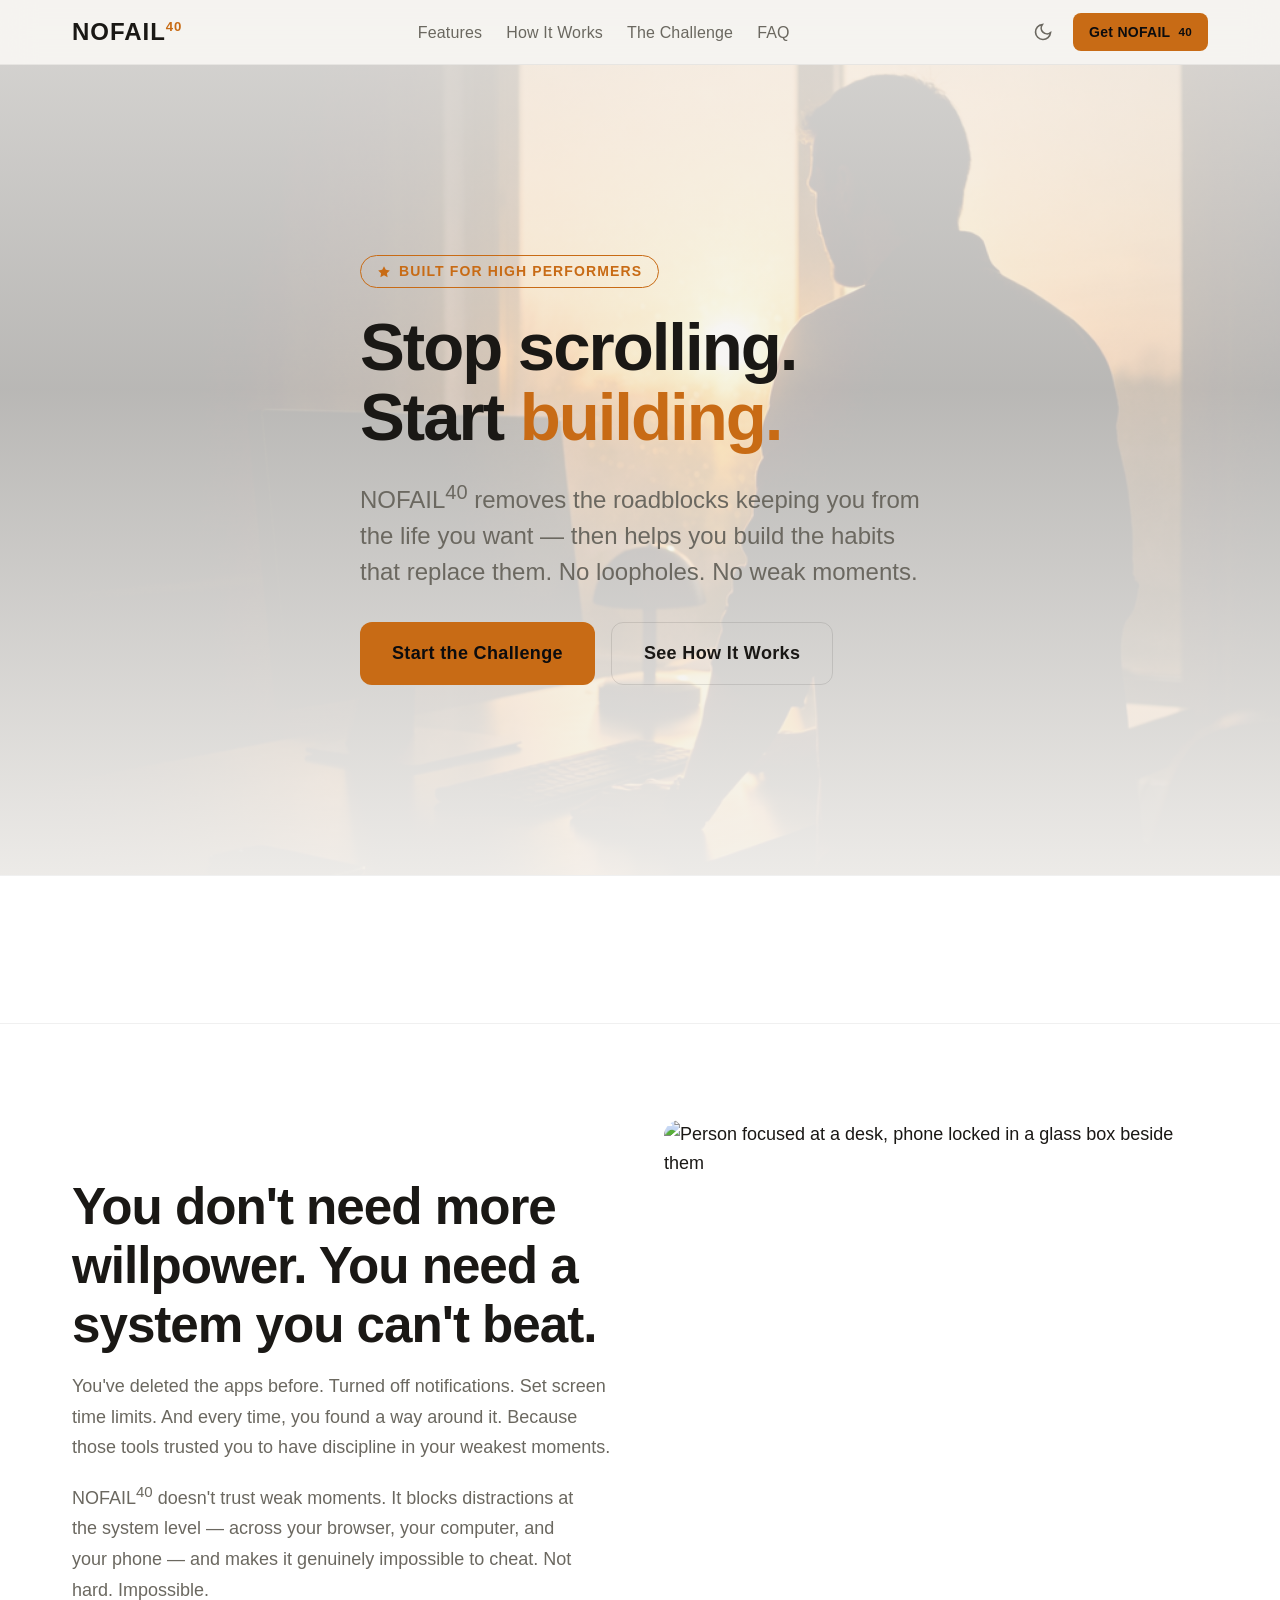
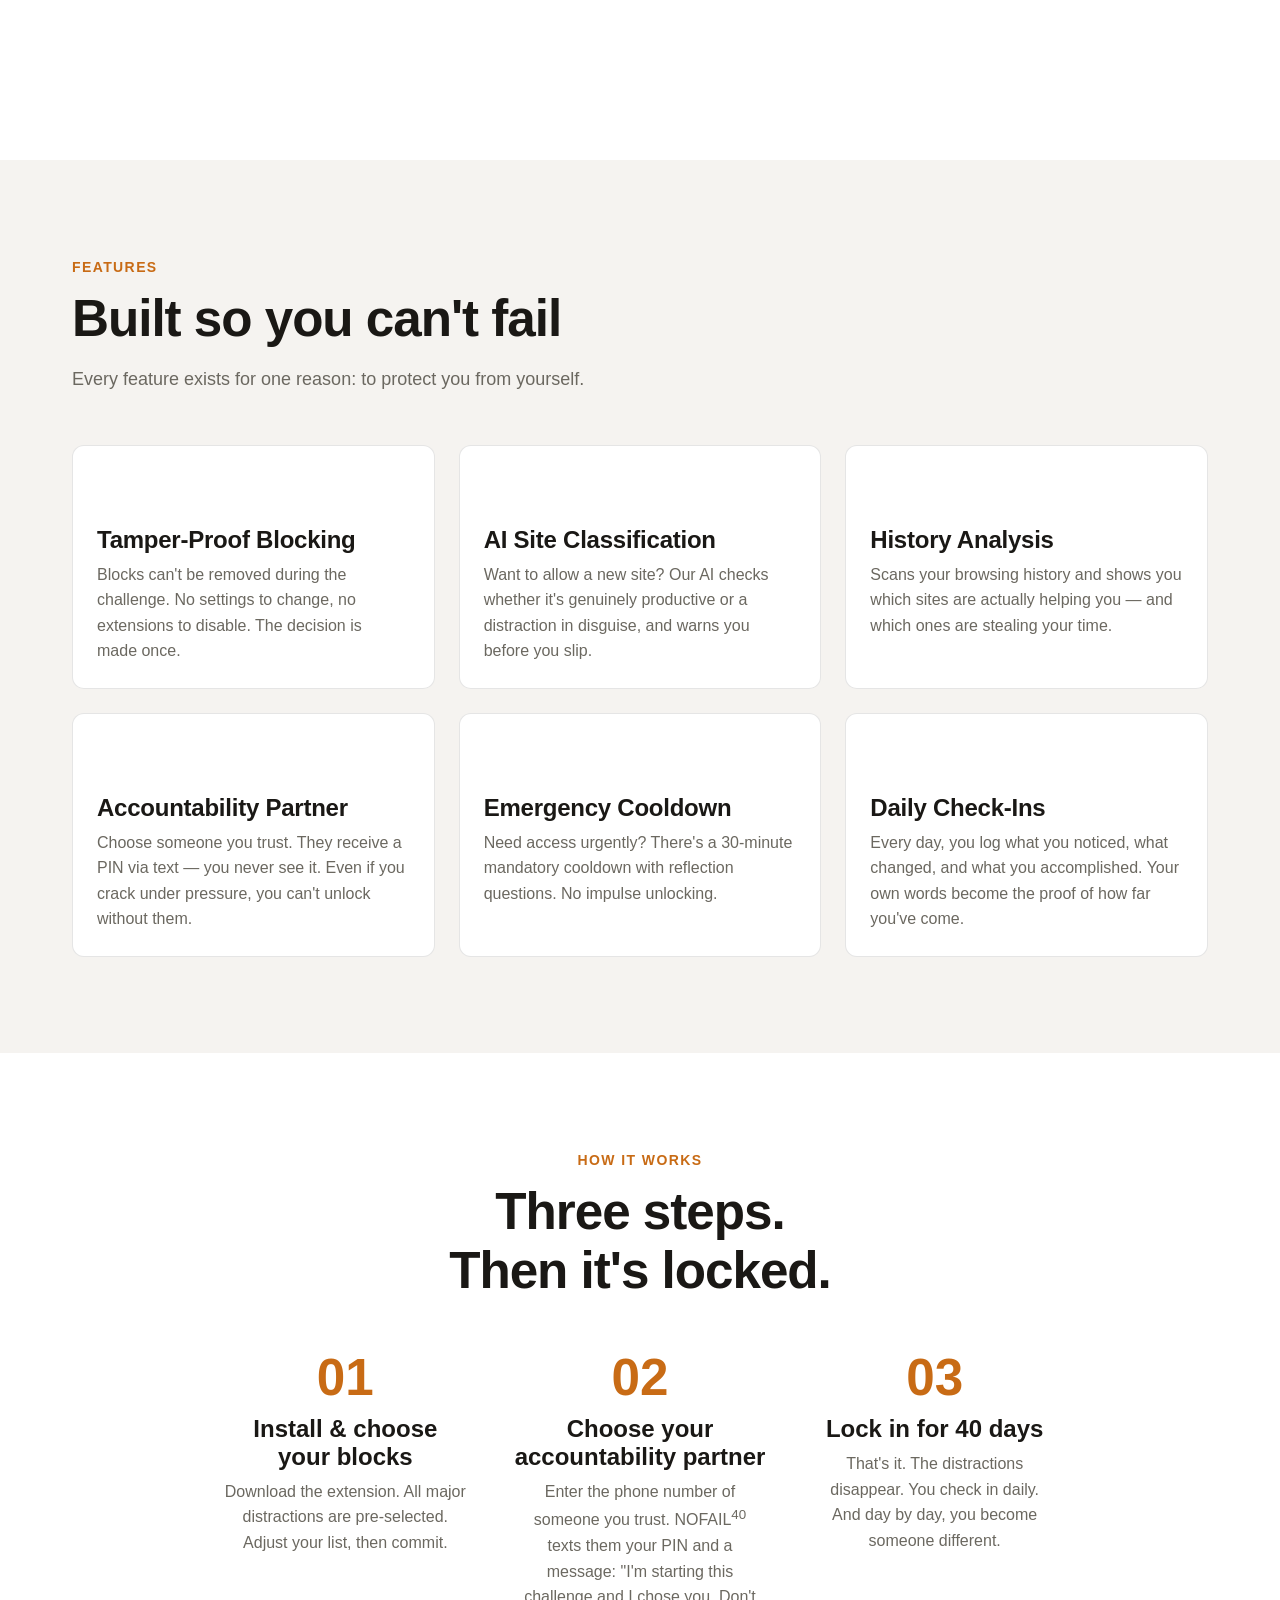
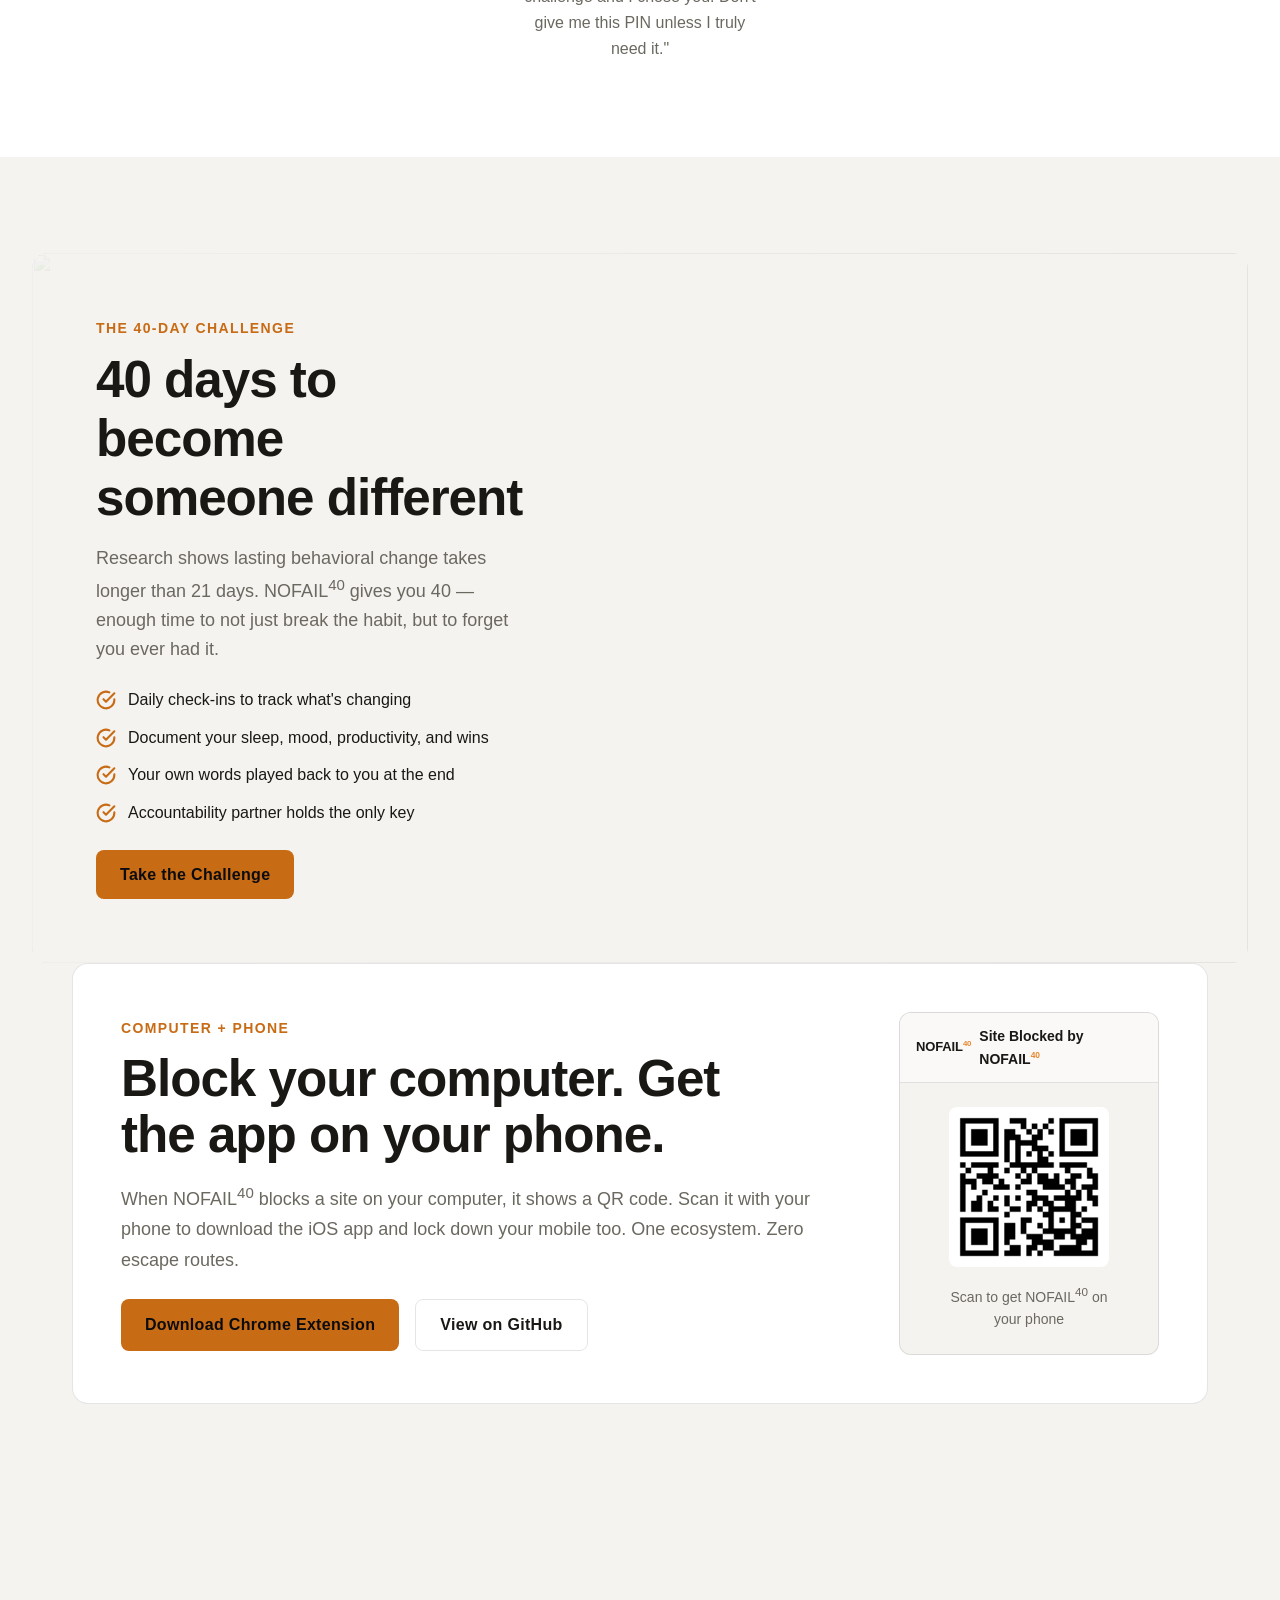
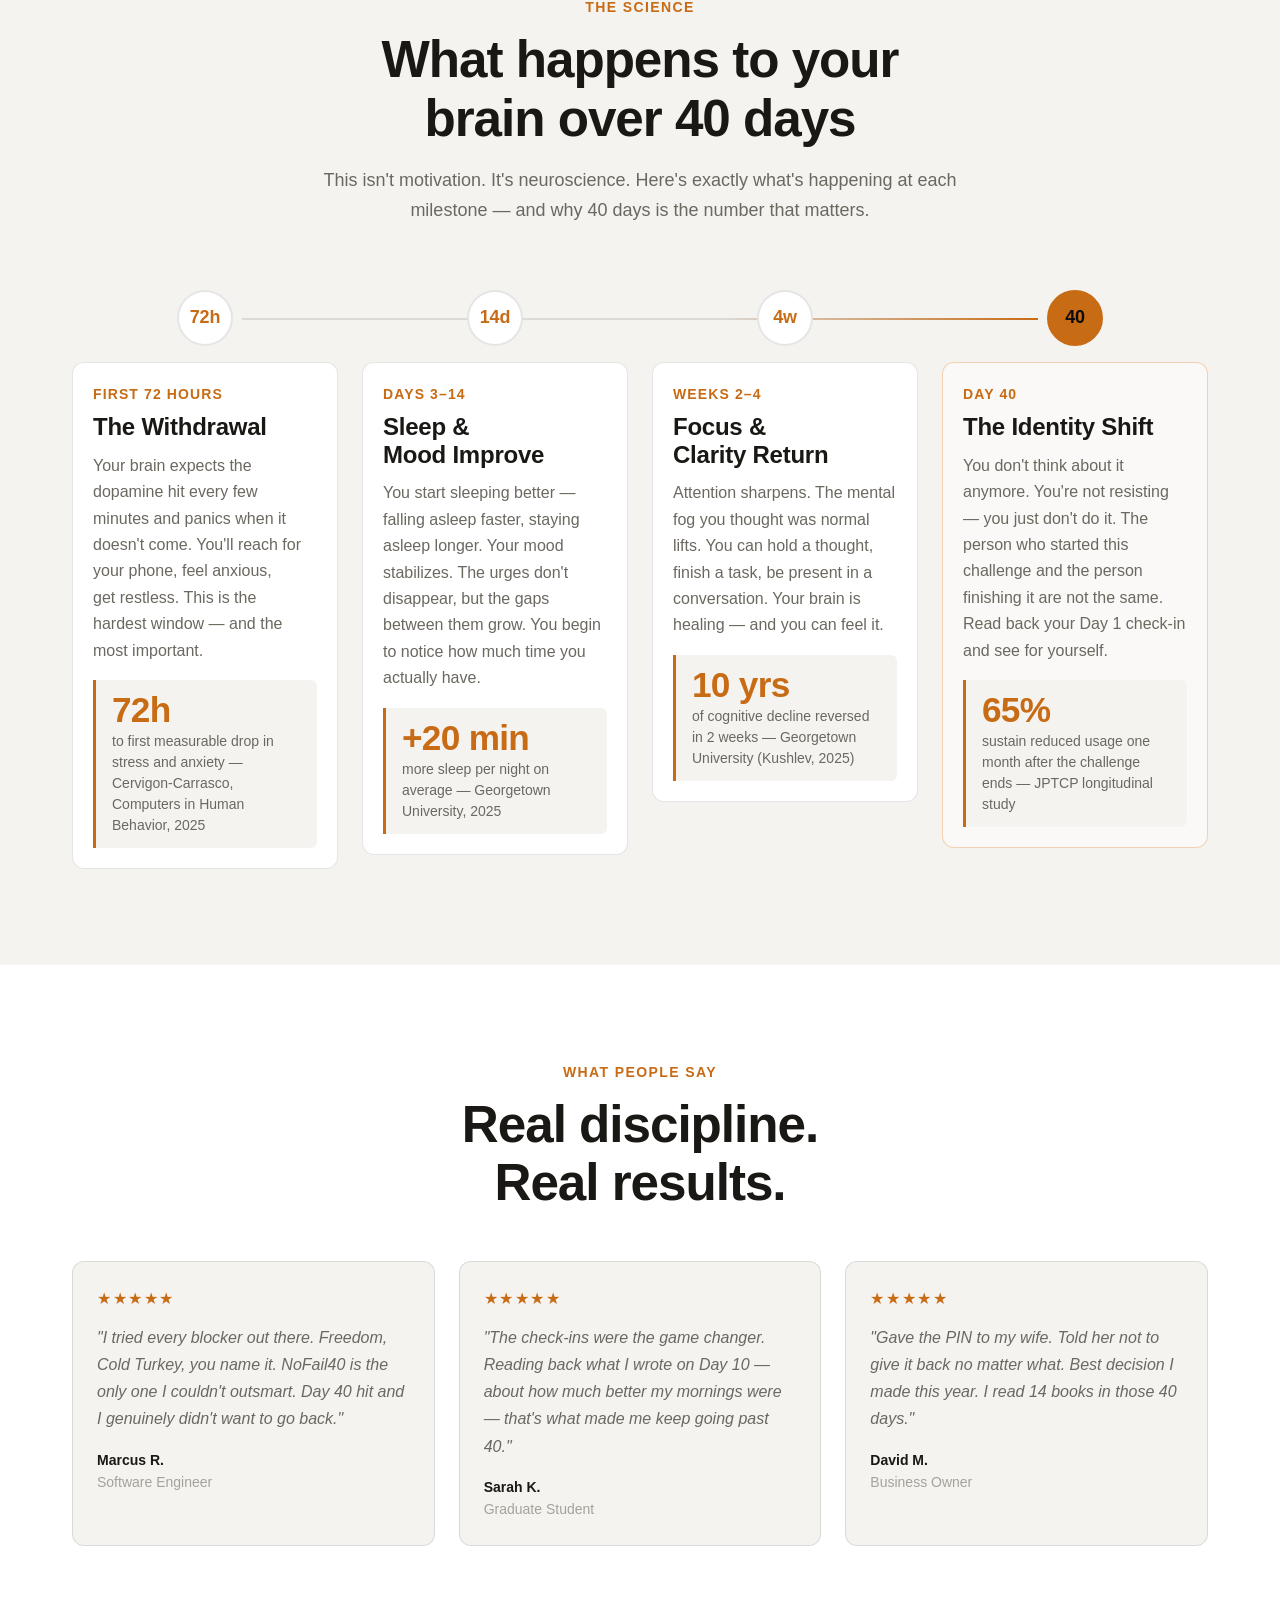
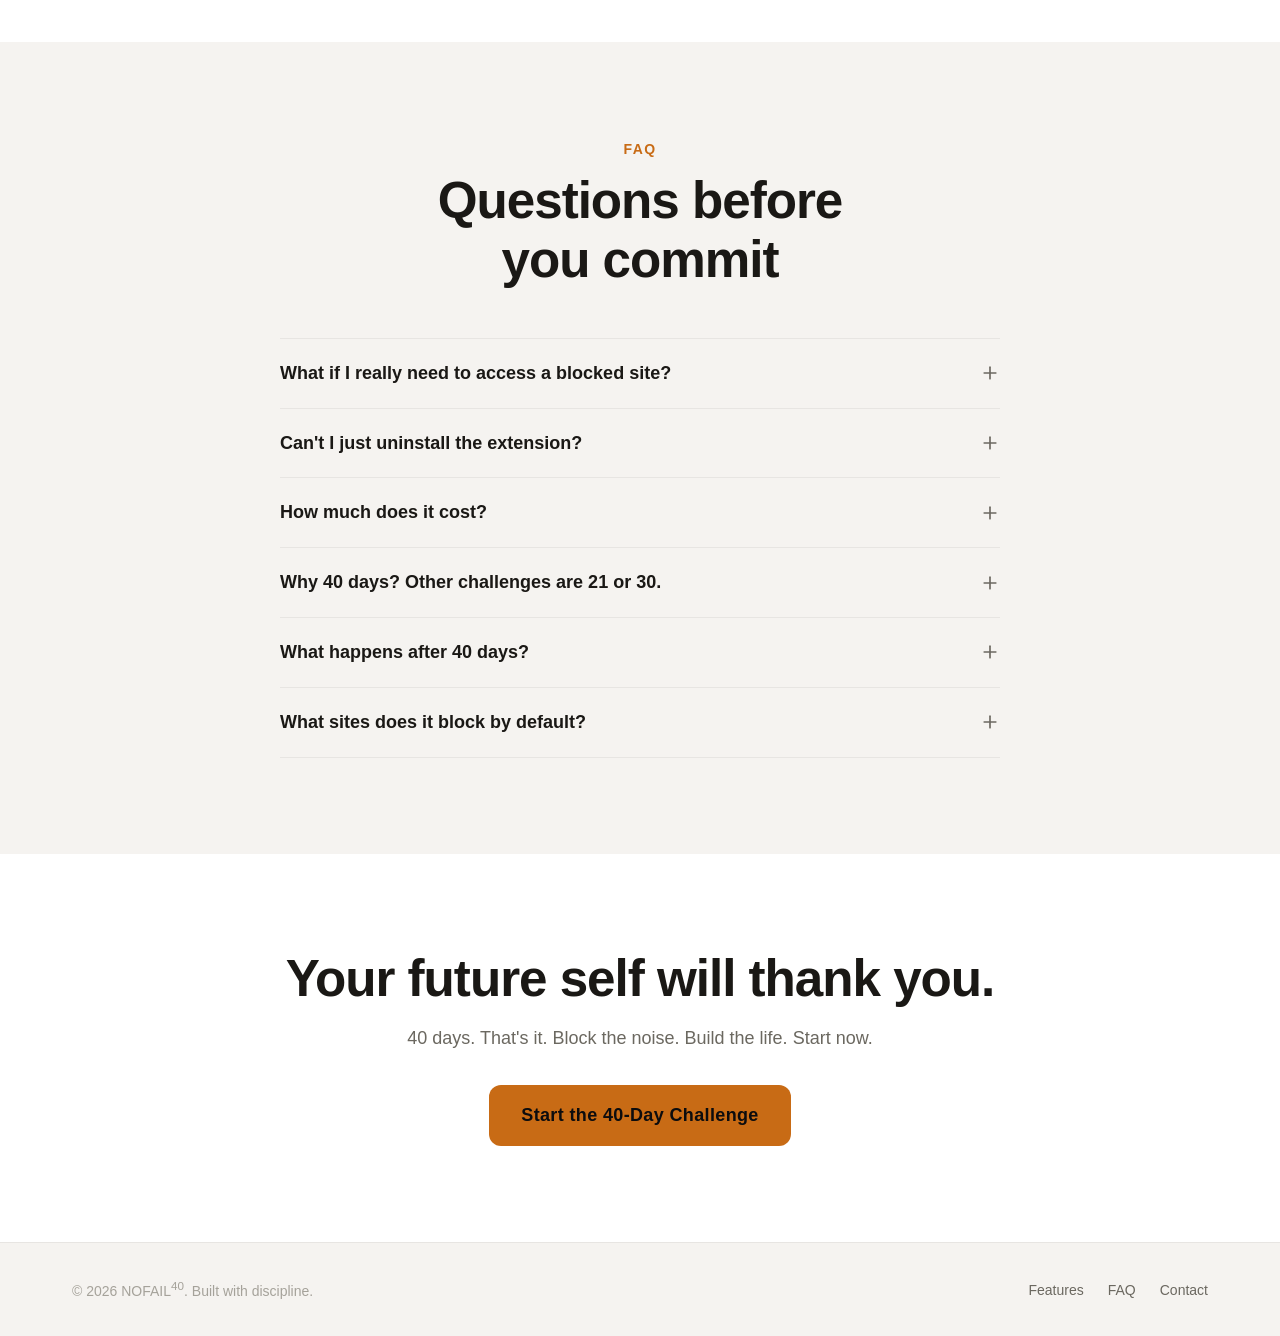
==== commit 5ef8f952: "Major content revision: willpower messaging, accountability partner, science-based timeline, pricing" ====
--- a/index.html
+++ b/index.html
@@ -65,7 +65,7 @@
         <button class="theme-toggle" data-theme-toggle aria-label="Switch to light mode">
           <svg width="20" height="20" viewBox="0 0 24 24" fill="none" stroke="currentColor" stroke-width="2"><circle cx="12" cy="12" r="5"/><path d="M12 1v2M12 21v2M4.22 4.22l1.42 1.42M18.36 18.36l1.42 1.42M1 12h2M21 12h2M4.22 19.78l1.42-1.42M18.36 5.64l1.42-1.42"/></svg>
         </button>
-        <a href="#download" class="btn btn-primary" style="display:none" id="nav-cta">Get NoFail40</a>
+        <a href="#download" class="btn btn-primary" style="display:none" id="nav-cta">Get NOFAIL<sup>40</sup></a>
         <button class="mobile-menu-btn" aria-label="Toggle menu" aria-expanded="false">
           <i data-lucide="menu" style="width:24px;height:24px;"></i>
         </button>
@@ -76,7 +76,7 @@
       <a href="#how-it-works">How It Works</a>
       <a href="#challenge">The Challenge</a>
       <a href="#faq">FAQ</a>
-      <a href="#download" class="btn btn-primary" style="margin-top:var(--space-4);text-align:center;">Get NoFail40</a>
+      <a href="#download" class="btn btn-primary" style="margin-top:var(--space-4);text-align:center;">Get NOFAIL<sup>40</sup></a>
     </div>
   </nav>
 
@@ -92,7 +92,7 @@
           Built for High Performers
         </div>
         <h1>Stop scrolling.<br>Start <span class="accent">building.</span></h1>
-        <p class="hero-subtitle">NoFail40 blocks distracting websites and apps across your computer and phone. No loopholes. No weak moments. 100 hours reclaimed in 40 days.</p>
+        <p class="hero-subtitle">NOFAIL<sup>40</sup> removes the roadblocks keeping you from the life you want — then helps you build the habits that replace them. No loopholes. No weak moments.</p>
         <div class="hero-cta">
           <a href="#download" class="btn btn-primary btn-lg">Start the Challenge</a>
           <a href="#how-it-works" class="btn btn-secondary btn-lg">See How It Works</a>
@@ -113,8 +113,8 @@
             <div class="stat-label">Hours reclaimed in 40 days</div>
           </div>
           <div>
-            <div class="stat-number">3</div>
-            <div class="stat-label">Platforms covered</div>
+            <div class="stat-number">Every</div>
+            <div class="stat-label">Device covered</div>
           </div>
           <div>
             <div class="stat-number">0</div>
@@ -129,12 +129,12 @@
       <div class="container">
         <div class="problem-grid fade-in">
           <div class="problem-text">
-            <h2>You already know what to do. You just can't stop yourself.</h2>
-            <p>You've deleted the apps before. Turned off notifications. Set screen time limits. And every time, you found a way around it. Because those tools trusted you to have willpower in your weakest moments.</p>
-            <p>NoFail40 doesn't trust weak moments. It blocks distractions at the system level — across your browser, your computer, and your phone — and makes it genuinely impossible to cheat. Not hard. Impossible.</p>
+            <h2>You don't need more willpower. You need a system you can't beat.</h2>
+            <p>You've deleted the apps before. Turned off notifications. Set screen time limits. And every time, you found a way around it. Because those tools trusted you to have discipline in your weakest moments.</p>
+            <p>NOFAIL<sup>40</sup> doesn't trust weak moments. It blocks distractions at the system level — across your browser, your computer, and your phone — and makes it genuinely impossible to cheat. Not hard. Impossible.</p>
           </div>
           <div class="problem-image">
-            <img src="./assets/discipline.png" alt="A glowing ember in darkness, symbolizing inner discipline" width="600" height="600" loading="lazy" decoding="async">
+            <img src="./assets/discipline.png" alt="Person focused at a desk, phone locked in a glass box beside them" width="600" height="600" loading="lazy" decoding="async">
           </div>
         </div>
       </div>
@@ -145,8 +145,8 @@
       <div class="container">
         <div class="features-header fade-in">
           <div class="label">Features</div>
-          <h2>Built so you can't break it</h2>
-          <p>Every feature exists for one reason: to protect you from your own weak moments.</p>
+          <h2>Built so you can't fail</h2>
+          <p>Every feature exists for one reason: to protect you from yourself.</p>
         </div>
         <div class="features-grid">
           <div class="feature-card fade-in">
@@ -166,8 +166,8 @@
           </div>
           <div class="feature-card fade-in">
             <div class="feature-icon"><i data-lucide="lock-keyhole"></i></div>
-            <h3>Accountability PIN</h3>
-            <p>Set a PIN that someone else holds. Even if you crack under pressure, you can't unlock without their help.</p>
+            <h3>Accountability Partner</h3>
+            <p>Choose someone you trust. They receive a PIN via text — you never see it. Even if you crack under pressure, you can't unlock without them.</p>
           </div>
           <div class="feature-card fade-in">
             <div class="feature-icon"><i data-lucide="timer"></i></div>
@@ -176,8 +176,8 @@
           </div>
           <div class="feature-card fade-in">
             <div class="feature-icon"><i data-lucide="calendar-check"></i></div>
-            <h3>Progress Check-Ins</h3>
-            <p>Every 10 days, you log your wins, rate your urges, and reflect. At the end, your own words show you how far you've come.</p>
+            <h3>Daily Check-Ins</h3>
+            <p>Every day, you log what you noticed, what changed, and what you accomplished. Your own words become the proof of how far you've come.</p>
           </div>
         </div>
       </div>
@@ -193,18 +193,18 @@
         <div class="steps fade-in">
           <div class="step">
             <div class="step-number">01</div>
-            <h3>Choose your blocks</h3>
-            <p>All major distractions come pre-selected. Add or remove sites before you commit.</p>
+            <h3>Install & choose your blocks</h3>
+            <p>Download the extension. All major distractions are pre-selected. Adjust your list, then commit.</p>
           </div>
           <div class="step">
             <div class="step-number">02</div>
-            <h3>Set your PIN</h3>
-            <p>Give the unlock PIN to someone you trust. Or let NoFail40 hold it for 40 days.</p>
+            <h3>Choose your accountability partner</h3>
+            <p>Enter the phone number of someone you trust. NOFAIL<sup>40</sup> texts them your PIN and a message: "I'm starting this challenge and I chose you. Don't give me this PIN unless I truly need it."</p>
           </div>
           <div class="step">
             <div class="step-number">03</div>
-            <h3>Start the challenge</h3>
-            <p>For 40 days, those sites are gone. Check in every 10 days. See who you become.</p>
+            <h3>Lock in for 40 days</h3>
+            <p>That's it. The distractions disappear. You check in daily. And day by day, you become someone different.</p>
           </div>
         </div>
       </div>
@@ -218,16 +218,16 @@
         </div>
         <div class="challenge-content">
           <div class="label">The 40-Day Challenge</div>
-          <h2>40 days to prove you don't need it</h2>
-          <p>Research shows it takes at minimum 21 days to break a habit — but real behavioral change needs more. NoFail40 gives you 40 days: enough to not just quit, but to forget you ever wanted it.</p>
+          <h2>40 days to become someone different</h2>
+          <p>Research shows lasting behavioral change takes longer than 21 days. NOFAIL<sup>40</sup> gives you 40 — enough time to not just break the habit, but to forget you ever had it.</p>
           <ul class="challenge-checklist" role="list">
             <li>
               <svg class="check" viewBox="0 0 24 24" fill="none" stroke="currentColor" stroke-width="2.5" stroke-linecap="round" stroke-linejoin="round"><path d="M22 11.08V12a10 10 0 1 1-5.93-9.14"/><path d="m9 11 3 3L22 4"/></svg>
-              Check-ins on Day 10, 20, 30, and 40
+              Daily check-ins to track what's changing
             </li>
             <li>
               <svg class="check" viewBox="0 0 24 24" fill="none" stroke="currentColor" stroke-width="2.5" stroke-linecap="round" stroke-linejoin="round"><path d="M22 11.08V12a10 10 0 1 1-5.93-9.14"/><path d="m9 11 3 3L22 4"/></svg>
-              Track productivity gains, urge levels, and wins
+              Document your sleep, mood, productivity, and wins
             </li>
             <li>
               <svg class="check" viewBox="0 0 24 24" fill="none" stroke="currentColor" stroke-width="2.5" stroke-linecap="round" stroke-linejoin="round"><path d="M22 11.08V12a10 10 0 1 1-5.93-9.14"/><path d="m9 11 3 3L22 4"/></svg>
@@ -235,7 +235,7 @@
             </li>
             <li>
               <svg class="check" viewBox="0 0 24 24" fill="none" stroke="currentColor" stroke-width="2.5" stroke-linecap="round" stroke-linejoin="round"><path d="M22 11.08V12a10 10 0 1 1-5.93-9.14"/><path d="m9 11 3 3L22 4"/></svg>
-              24-hour cool-off before removing blocks at the end
+              Accountability partner holds the only key
             </li>
           </ul>
           <a href="#download" class="btn btn-primary">Take the Challenge</a>
@@ -252,7 +252,7 @@
           <div class="qr-content">
             <div class="label" style="font-size:var(--text-xs);font-weight:600;text-transform:uppercase;letter-spacing:0.1em;color:var(--color-accent);margin-bottom:var(--space-3);">Computer + Phone</div>
             <h2 style="font-family:var(--font-display);font-size:var(--text-2xl);font-weight:700;letter-spacing:-0.02em;margin-bottom:var(--space-4);">Block your computer. Get the app on your phone.</h2>
-            <p style="color:var(--color-text-muted);margin-bottom:var(--space-6);line-height:1.7;">When NoFail40 blocks a site on your computer, it shows a QR code. Scan it with your phone to download the iOS app and lock down your mobile too. One ecosystem. Zero escape routes.</p>
+            <p style="color:var(--color-text-muted);margin-bottom:var(--space-6);line-height:1.7;">When NOFAIL<sup>40</sup> blocks a site on your computer, it shows a QR code. Scan it with your phone to download the iOS app and lock down your mobile too. One ecosystem. Zero escape routes.</p>
             <div style="display:flex;flex-wrap:wrap;gap:var(--space-4);">
               <a href="#" class="btn btn-primary">Download Chrome Extension</a>
               <a href="#" class="btn btn-secondary">View on GitHub</a>
@@ -262,13 +262,13 @@
             <div class="qr-mock">
               <div class="qr-mock-header">
                 <span style="font-size:13px;font-weight:800;letter-spacing:-0.01em;">NOFAIL<sup style="color:#e8872e;font-size:0.6em;">40</sup></span>
-                <span>Site Blocked by NoFail40</span>
+                <span>Site Blocked by NOFAIL<sup style="color:#e8872e;font-size:0.6em;">40</sup></span>
               </div>
               <div class="qr-mock-body">
                 <div class="qr-code-placeholder" id="qr-code-display">
                   <!-- QR code generated by JS -->
                 </div>
-                <p>Scan to get NoFail40 on your phone</p>
+                <p>Scan to get NOFAIL<sup>40</sup> on your phone</p>
               </div>
             </div>
           </div>
@@ -290,31 +290,31 @@
           <!-- Connector line (desktop only) -->
           <div class="journey-connector" aria-hidden="true"></div>
 
-          <!-- Phase 1: Days 1-10 -->
+          <!-- Phase 1: First 72 Hours -->
           <div class="journey-phase">
             <div class="journey-node" aria-hidden="true">
-              <span class="journey-node-label">10</span>
+              <span class="journey-node-label">72h</span>
             </div>
             <div class="journey-card">
-              <div class="journey-phase-label">Days 1–10</div>
+              <div class="journey-phase-label">First 72 Hours</div>
               <h3>The Withdrawal</h3>
-              <p>Your brain enters a hypodopaminergic state — dopamine crashes because it was relying on artificial hits from scrolling and notifications. The urges are constant. You'll wonder what to do with your hands. That's normal. It means it's working.</p>
+              <p>Your brain expects the dopamine hit every few minutes and panics when it doesn't come. You'll reach for your phone, feel anxious, get restless. This is the hardest window — and the most important.</p>
               <div class="journey-stat">
                 <span class="journey-stat-number">72h</span>
-                <span class="journey-stat-text">to first measurable drop in stress and anxiety — even before the urges quiet down</span>
-              </div>
-            </div>
-          </div>
-
-          <!-- Phase 2: Days 11-20 -->
+                <span class="journey-stat-text">to first measurable drop in stress and anxiety — Cervigon-Carrasco, Computers in Human Behavior, 2025</span>
+              </div>
+            </div>
+          </div>
+
+          <!-- Phase 2: Days 3-14 -->
           <div class="journey-phase">
             <div class="journey-node" aria-hidden="true">
-              <span class="journey-node-label">20</span>
+              <span class="journey-node-label">14d</span>
             </div>
             <div class="journey-card">
-              <div class="journey-phase-label">Days 11–20</div>
-              <h3>The Shift</h3>
-              <p>Dopamine receptors begin measurable healing. Sleep improves. Creativity returns — because boredom is actually where good ideas live. You stop reaching for your phone automatically. The habit loop is weakening.</p>
+              <div class="journey-phase-label">Days 3–14</div>
+              <h3>Sleep & Mood Improve</h3>
+              <p>You start sleeping better — falling asleep faster, staying asleep longer. Your mood stabilizes. The urges don't disappear, but the gaps between them grow. You begin to notice how much time you actually have.</p>
               <div class="journey-stat">
                 <span class="journey-stat-number">+20 min</span>
                 <span class="journey-stat-text">more sleep per night on average — Georgetown University, 2025</span>
@@ -322,31 +322,31 @@
             </div>
           </div>
 
-          <!-- Phase 3: Days 21-30 -->
+          <!-- Phase 3: Weeks 2-4 -->
           <div class="journey-phase">
             <div class="journey-node" aria-hidden="true">
-              <span class="journey-node-label">30</span>
+              <span class="journey-node-label">4w</span>
             </div>
             <div class="journey-card">
-              <div class="journey-phase-label">Days 21–30</div>
-              <h3>The Clarity</h3>
-              <p>Attention spans rebound dramatically. The mental fog that felt normal lifts. You start having thoughts that go somewhere. Focus at work sharpens. The "new normal" stops feeling like deprivation and starts feeling like clarity.</p>
+              <div class="journey-phase-label">Weeks 2–4</div>
+              <h3>Focus & Clarity Return</h3>
+              <p>Attention sharpens. The mental fog you thought was normal lifts. You can hold a thought, finish a task, be present in a conversation. Your brain is healing — and you can feel it.</p>
               <div class="journey-stat">
                 <span class="journey-stat-number">10 yrs</span>
-                <span class="journey-stat-text">of age-related cognitive decline reversed in 2 weeks — Georgetown University (Kushlev, 2025)</span>
-              </div>
-            </div>
-          </div>
-
-          <!-- Phase 4: Days 31-40 -->
+                <span class="journey-stat-text">of cognitive decline reversed in 2 weeks — Georgetown University (Kushlev, 2025)</span>
+              </div>
+            </div>
+          </div>
+
+          <!-- Phase 4: Day 40 -->
           <div class="journey-phase">
             <div class="journey-node journey-node--active" aria-hidden="true">
               <span class="journey-node-label">40</span>
             </div>
             <div class="journey-card journey-card--active">
-              <div class="journey-phase-label">Days 31–40</div>
+              <div class="journey-phase-label">Day 40</div>
               <h3>The Identity Shift</h3>
-              <p>You're no longer trying not to use it — you just don't. The behavior is becoming automatic in the other direction. You see yourself differently. Not someone trying to quit, but someone who doesn't do that anymore.</p>
+              <p>You don't think about it anymore. You're not resisting — you just don't do it. The person who started this challenge and the person finishing it are not the same. Read back your Day 1 check-in and see for yourself.</p>
               <div class="journey-stat">
                 <span class="journey-stat-number">65%</span>
                 <span class="journey-stat-text">sustain reduced usage one month after the challenge ends — JPTCP longitudinal study</span>
@@ -358,81 +358,7 @@
       </div>
     </section>
 
-    <!-- ════ STACK A HABIT ════ -->
-    <section class="section stack-habit" id="stack-habit">
-      <div class="container">
-        <div class="stack-header fade-in">
-          <div class="label">Phase 2</div>
-          <h2>Remove first. Then replace.</h2>
-          <p class="stack-subhead">You just reclaimed 100 hours. Now stack ONE habit that changes everything.</p>
-          <p class="stack-body">The research is clear: trying to change multiple behaviors at once fails. Remove the distraction first — then use the reclaimed time to install a single keystone habit. Not ten things. One. Studies show it takes an average of 66 days to form a habit, and single-focus stacking dramatically outperforms scattered effort.</p>
-        </div>
-
-        <div class="habit-cards fade-in">
-
-          <!-- Habit 1: Sleep -->
-          <div class="habit-card">
-            <div class="habit-rank">01</div>
-            <div class="habit-icon"><i data-lucide="moon"></i></div>
-            <div class="habit-content">
-              <h3>Sleep</h3>
-              <p class="habit-tagline">Fix your foundation.</p>
-              <p class="habit-body">Fix sleep and everything else becomes easier — exercise, diet, focus, decision-making. It's the single habit with the biggest domino effect across your entire life.</p>
-              <div class="habit-stat">24 extra min/night = 4 additional disease-free years <span class="habit-source">(University of Sydney, 2026)</span></div>
-            </div>
-            <a href="#download" class="btn btn-secondary habit-cta">Stack this &rarr;</a>
-          </div>
-
-          <!-- Habit 2: Morning Movement -->
-          <div class="habit-card">
-            <div class="habit-rank">02</div>
-            <div class="habit-icon"><i data-lucide="footprints"></i></div>
-            <div class="habit-content">
-              <h3>Morning Movement</h3>
-              <p class="habit-tagline">Win the first hour.</p>
-              <p class="habit-body">As little as 10 minutes a day improves sleep, sharpens focus, and lifts mood. It replaces the dopamine that scrolling used to provide — through a pathway that actually builds you up.</p>
-              <div class="habit-stat">10 min/day improves sleep quality <span class="habit-source">(UT Austin, Journal of Physical Activity &amp; Health, 2025)</span></div>
-            </div>
-            <a href="#download" class="btn btn-secondary habit-cta">Stack this &rarr;</a>
-          </div>
-
-          <!-- Habit 3: Daily Planning -->
-          <div class="habit-card">
-            <div class="habit-rank">03</div>
-            <div class="habit-icon"><i data-lucide="calendar-check"></i></div>
-            <div class="habit-content">
-              <h3>Daily Planning</h3>
-              <p class="habit-tagline">Own your time.</p>
-              <p class="habit-body">Five minutes of planning prevents an entire day of reactive living. If you don't plan your day, your day plans you — and the path of least resistance is distraction. This habit turns 100 reclaimed hours into intentional progress.</p>
-              <div class="habit-stat">Day planning identified as a keystone habit that increases motivation for all other positive behaviors <span class="habit-source">(Real Simple, 2026)</span></div>
-            </div>
-            <a href="#download" class="btn btn-secondary habit-cta">Stack this &rarr;</a>
-          </div>
-
-          <!-- Habit 4: Reading -->
-          <div class="habit-card">
-            <div class="habit-rank">04</div>
-            <div class="habit-icon"><i data-lucide="book-open"></i></div>
-            <div class="habit-content">
-              <h3>Reading</h3>
-              <p class="habit-tagline">Feed the mind.</p>
-              <p class="habit-body">Replace content consumption with something that compounds. Reading channels the same neural pathway that used to crave scrolling — but into knowledge that actually accumulates over time.</p>
-              <div class="habit-stat">30 min/day = ~20 books/year</div>
-            </div>
-            <a href="#download" class="btn btn-secondary habit-cta">Stack this &rarr;</a>
-          </div>
-
-        </div>
-
-        <div class="stack-footer fade-in">
-          <div class="stack-coming-soon">
-            <i data-lucide="clock" class="stack-coming-icon"></i>
-            <p>Coming in Phase 2 of NoFail40 — after you complete the 40-day challenge.</p>
-          </div>
-        </div>
-
-      </div>
-    </section>
+
 
     <!-- ════ TESTIMONIALS ════ -->
     <section class="section testimonials">
@@ -478,7 +404,7 @@
               <svg class="faq-icon" viewBox="0 0 24 24" fill="none" stroke="currentColor" stroke-width="2" stroke-linecap="round" stroke-linejoin="round"><line x1="12" y1="5" x2="12" y2="19"/><line x1="5" y1="12" x2="19" y2="12"/></svg>
             </button>
             <div class="faq-answer">
-              <p>There's an emergency unlock process — but it's intentionally difficult. You need your PIN, then a 30-minute mandatory cooldown, then you answer reflection questions about why you need access. This eliminates impulse unlocking while preserving genuine emergency access.</p>
+              <p>There's an emergency unlock process — but it's intentionally difficult. Your accountability partner has the PIN, so you'd need to contact them first. Then there's a 30-minute mandatory cooldown with reflection questions. This eliminates impulse unlocking while preserving genuine emergency access.</p>
             </div>
           </div>
           <div class="faq-item">
@@ -487,16 +413,16 @@
               <svg class="faq-icon" viewBox="0 0 24 24" fill="none" stroke="currentColor" stroke-width="2" stroke-linecap="round" stroke-linejoin="round"><line x1="12" y1="5" x2="12" y2="19"/><line x1="5" y1="12" x2="19" y2="12"/></svg>
             </button>
             <div class="faq-answer">
-              <p>On Chrome, yes — but NoFail40 detects this and notifies your accountability partner. On iOS, the app uses Apple's Screen Time API with three layers of system-level protection that survive app deletion. The web dashboard tracks your status across all devices.</p>
-            </div>
-          </div>
-          <div class="faq-item">
-            <button class="faq-question" aria-expanded="false">
-              Is it really free?
-              <svg class="faq-icon" viewBox="0 0 24 24" fill="none" stroke="currentColor" stroke-width="2" stroke-linecap="round" stroke-linejoin="round"><line x1="12" y1="5" x2="12" y2="19"/><line x1="5" y1="12" x2="19" y2="12"/></svg>
-            </button>
-            <div class="faq-answer">
-              <p>Yes. The Chrome extension and web dashboard are completely free. The iOS app is free to download. NoFail40 was built by someone who needed this tool to exist — not to make money from it.</p>
+              <p>On Chrome, yes — but NOFAIL<sup>40</sup> detects this and notifies your accountability partner. On iOS, the app uses Apple's Screen Time API with system-level protection that survives app deletion. On Mac, it blocks at the OS level. Your accountability partner is notified of any tampering.</p>
+            </div>
+          </div>
+          <div class="faq-item">
+            <button class="faq-question" aria-expanded="false">
+              How much does it cost?
+              <svg class="faq-icon" viewBox="0 0 24 24" fill="none" stroke="currentColor" stroke-width="2" stroke-linecap="round" stroke-linejoin="round"><line x1="12" y1="5" x2="12" y2="19"/><line x1="5" y1="12" x2="19" y2="12"/></svg>
+            </button>
+            <div class="faq-answer">
+              <p>$40 for the full 40-day challenge — $1 per day to change your life. Refer a friend and you both get $20 back. NOFAIL<sup>40</sup> was built by someone who needed this tool to exist.</p>
             </div>
           </div>
           <div class="faq-item">
@@ -514,7 +440,7 @@
               <svg class="faq-icon" viewBox="0 0 24 24" fill="none" stroke="currentColor" stroke-width="2" stroke-linecap="round" stroke-linejoin="round"><line x1="12" y1="5" x2="12" y2="19"/><line x1="5" y1="12" x2="19" y2="12"/></svg>
             </button>
             <div class="faq-answer">
-              <p>On Day 40, you complete a final check-in. NoFail40 reads back your own words from all four check-ins — your wins, your positive changes, your growth. Then you choose: keep the blocks or remove them. If you choose to remove them, there's a 24-hour cool-off period so the decision is deliberate, not impulsive.</p>
+              <p>On Day 40, you complete a final check-in. NOFAIL<sup>40</sup> reads back your own words from every daily check-in — your wins, your changes, your growth. Then you choose: keep the blocks or remove them. If you choose to remove them, there's a 24-hour cool-off period so the decision is deliberate, not impulsive.</p>
             </div>
           </div>
           <div class="faq-item">
@@ -523,7 +449,7 @@
               <svg class="faq-icon" viewBox="0 0 24 24" fill="none" stroke="currentColor" stroke-width="2" stroke-linecap="round" stroke-linejoin="round"><line x1="12" y1="5" x2="12" y2="19"/><line x1="5" y1="12" x2="19" y2="12"/></svg>
             </button>
             <div class="faq-answer">
-              <p>The major time sinks: Facebook, YouTube, Twitter/X, Instagram, TikTok, Reddit, Snapchat, Pinterest, Tumblr, and Yahoo. All come pre-selected. You can add more sites or use the "Allowed Websites" feature to whitelist productive ones — with AI checking whether each site is genuinely useful.</p>
+              <p>The major time sinks: Facebook, YouTube, Twitter/X, Instagram, TikTok, Reddit, Snapchat, Pinterest, Tumblr, and Yahoo. All come pre-selected — maximum discipline is the default. You can whitelist specific productive sites through the Allowed Websites feature, where AI checks whether each site is genuinely useful or a distraction in disguise.</p>
             </div>
           </div>
         </div>
@@ -543,7 +469,7 @@
   <!-- ════ FOOTER ════ -->
   <footer class="footer">
     <div class="container footer-inner">
-      <div class="footer-copy">&copy; 2026 NoFail40. Built with discipline.</div>
+      <div class="footer-copy">&copy; 2026 NOFAIL<sup>40</sup>. Built with discipline.</div>
       <ul class="footer-links" role="list">
         <li><a href="#features">Features</a></li>
         <li><a href="#faq">FAQ</a></li>
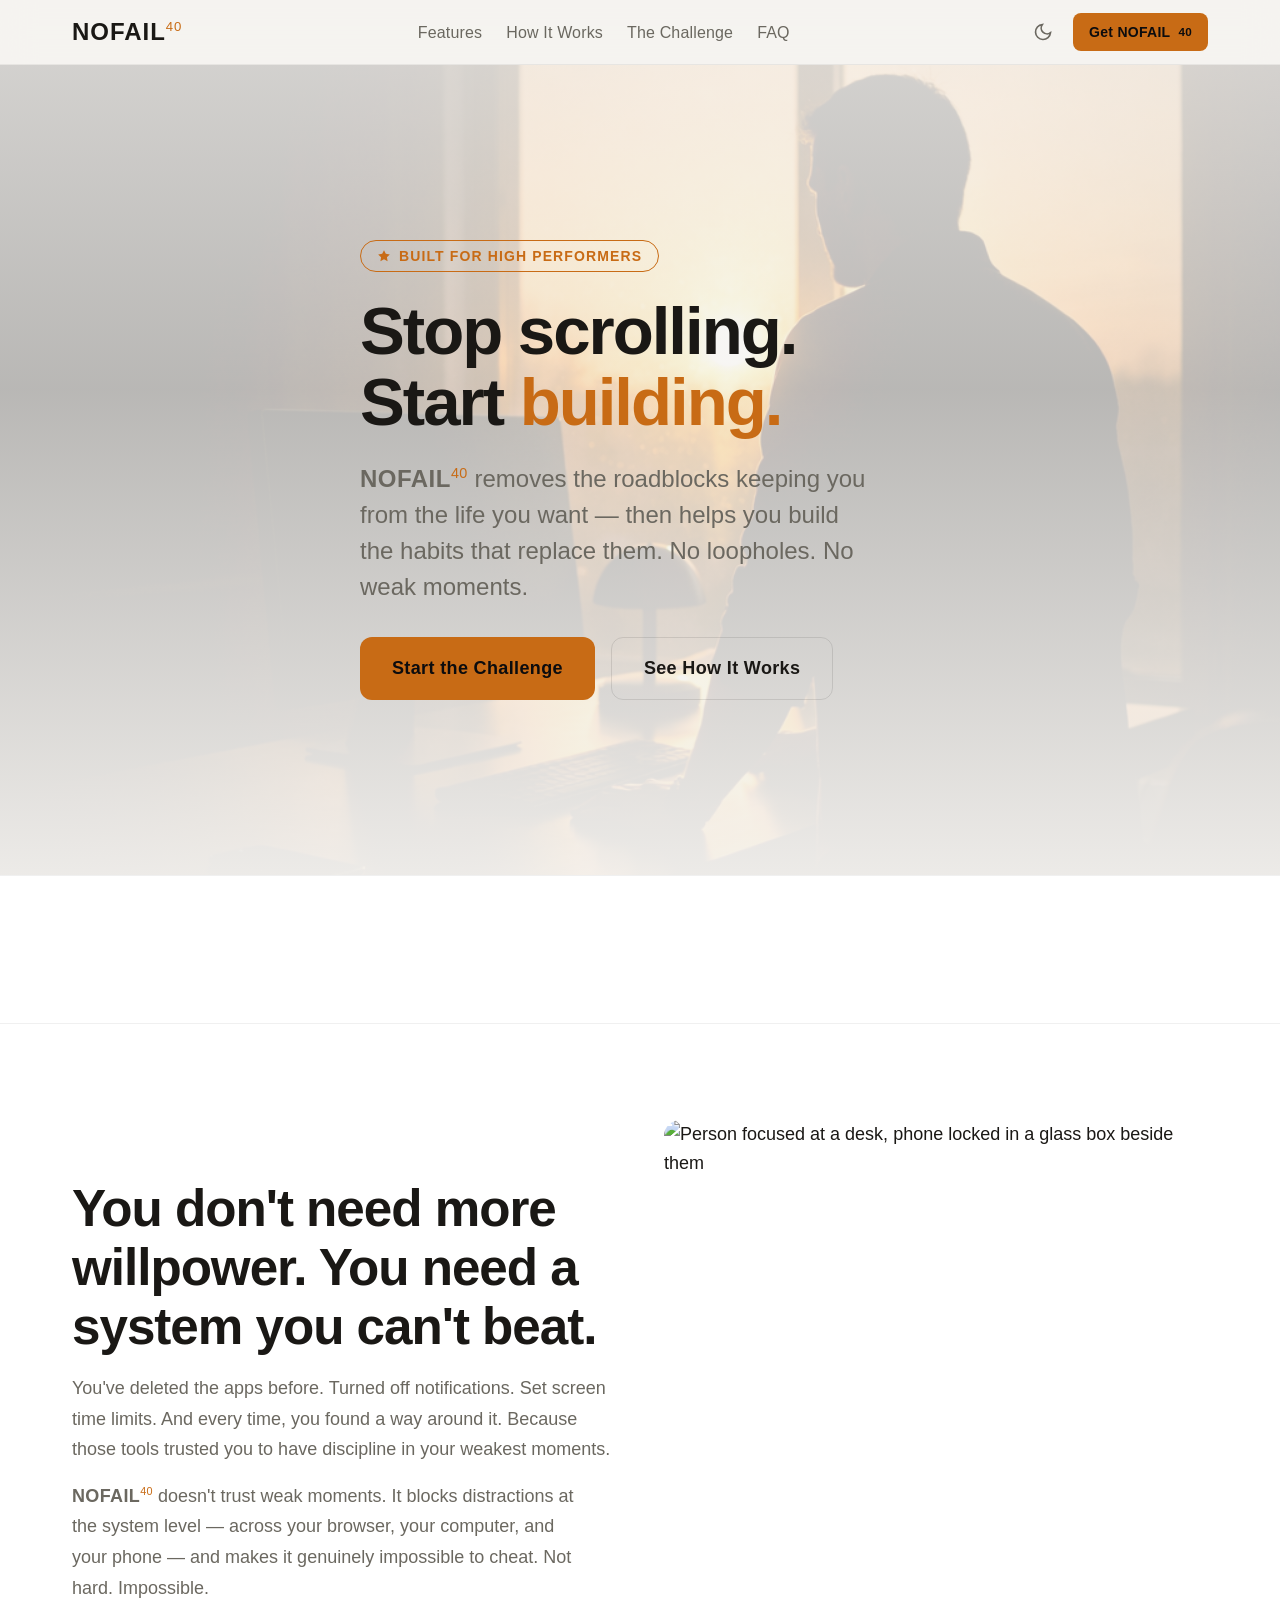
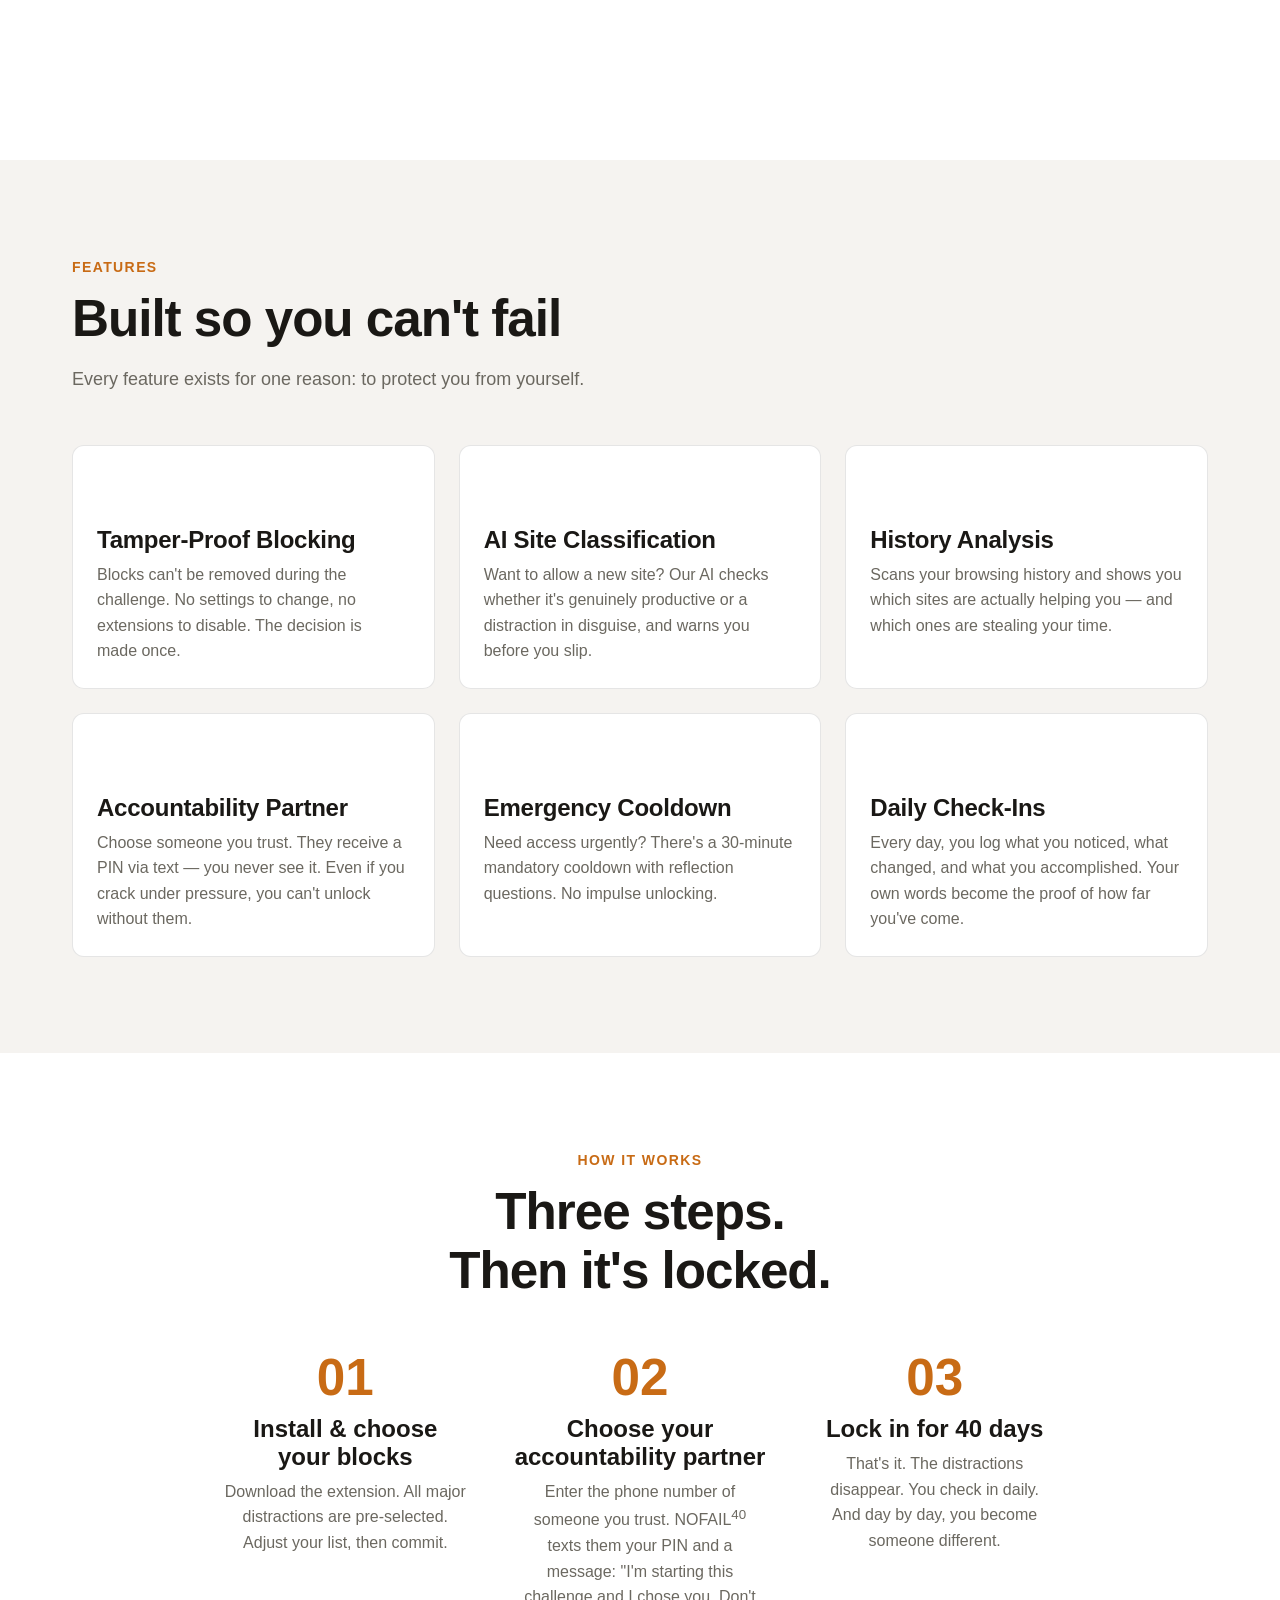
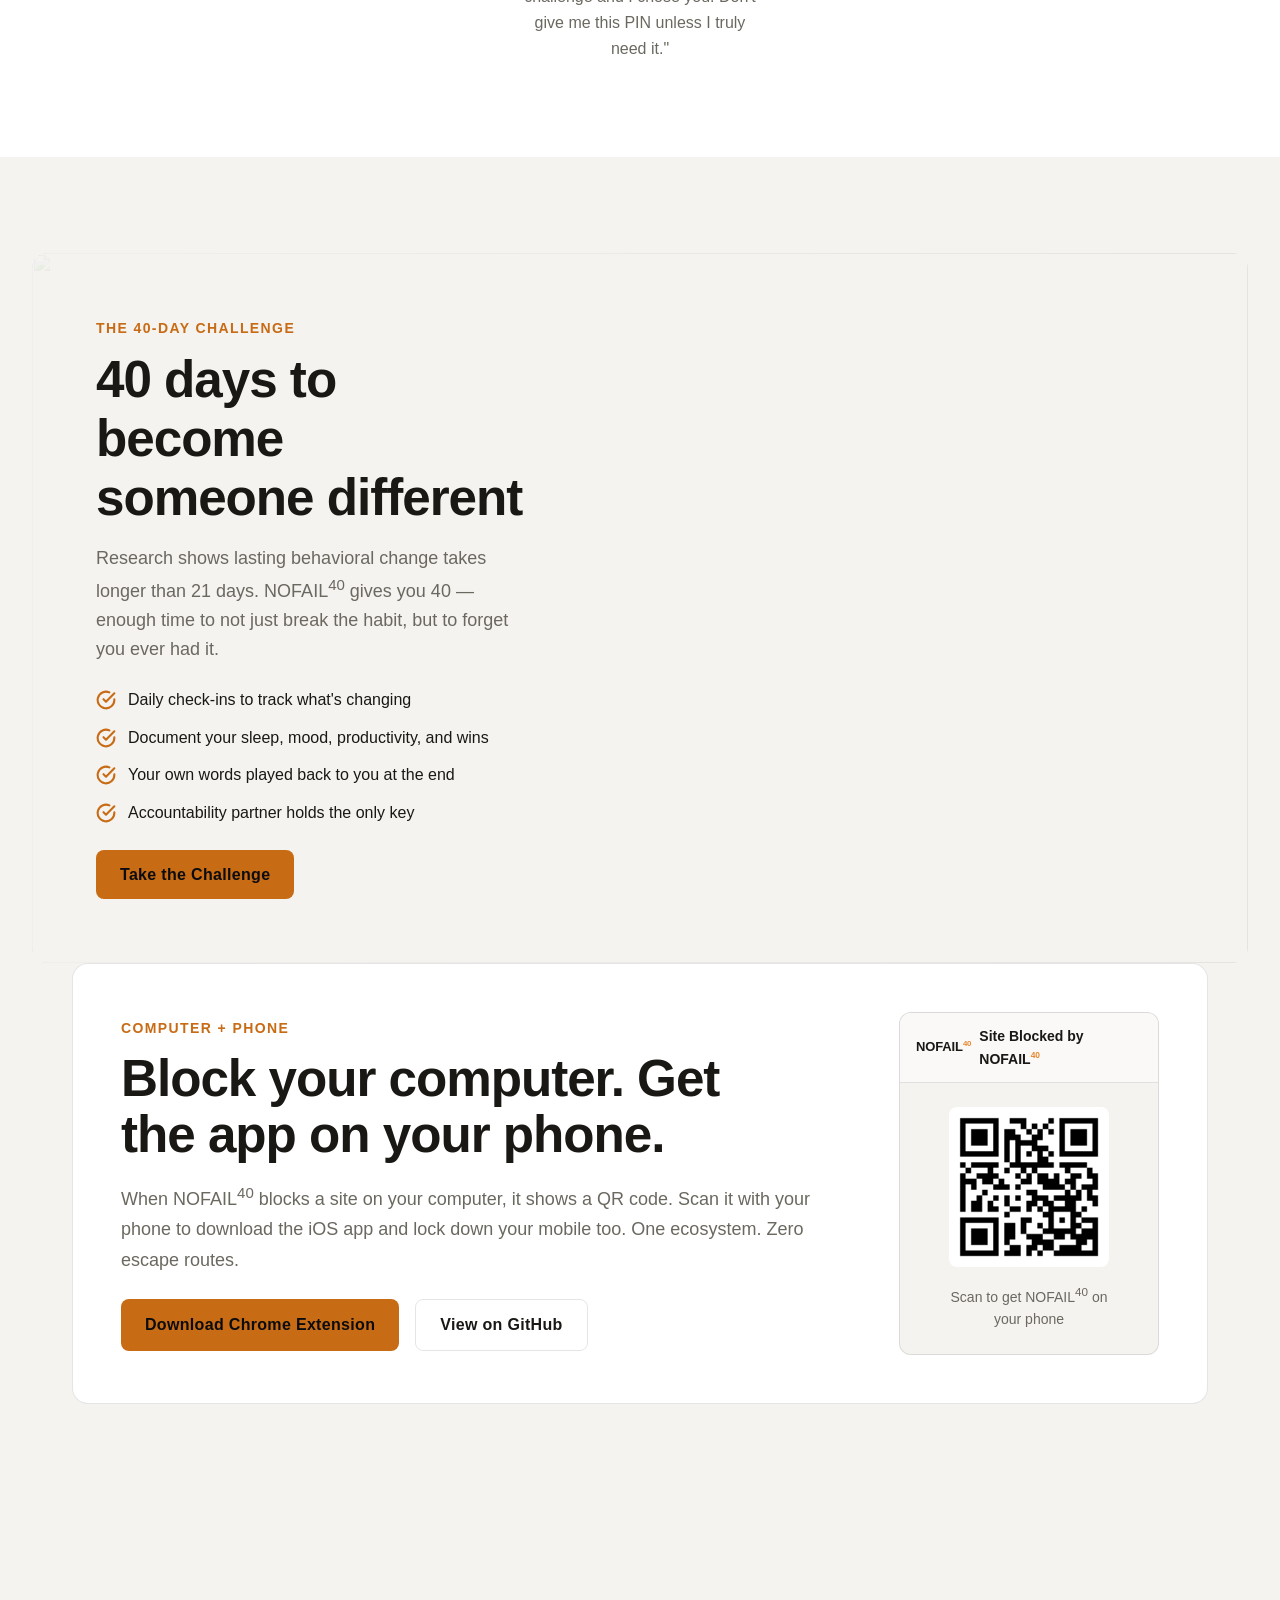
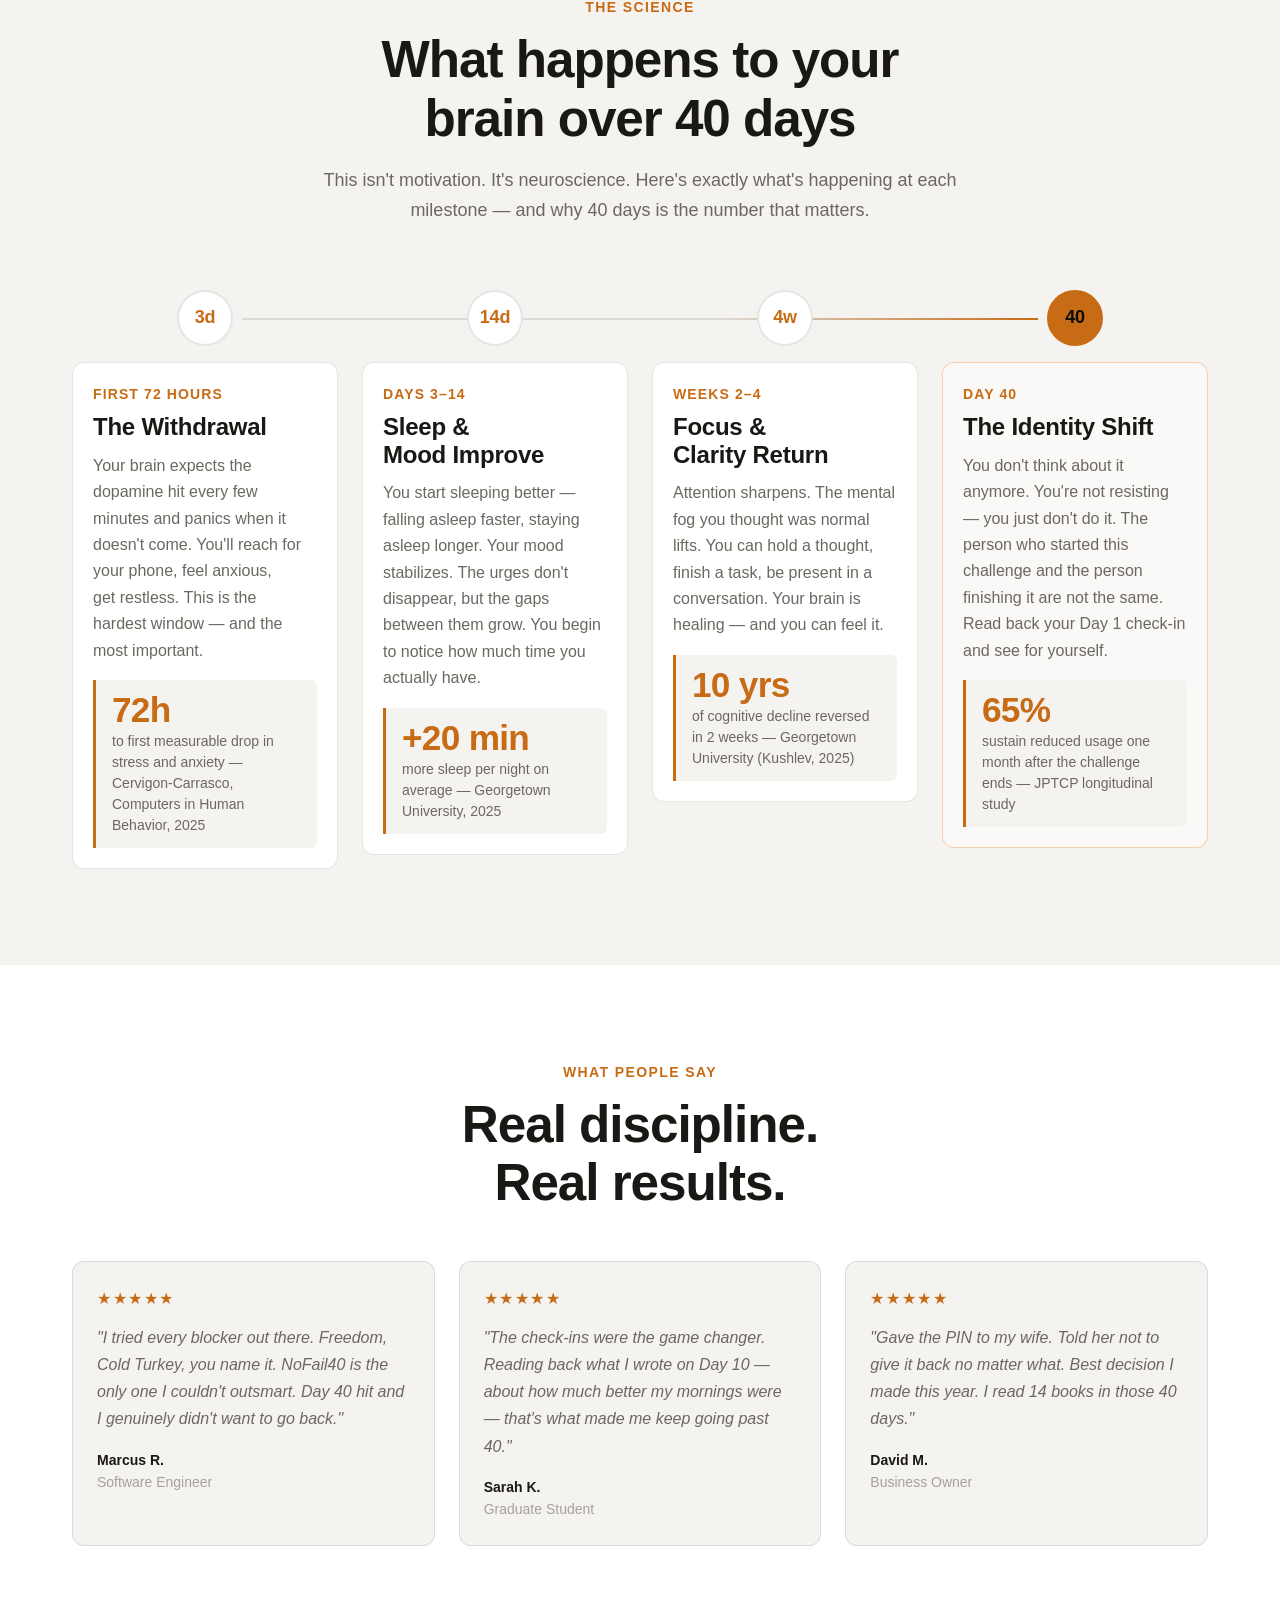
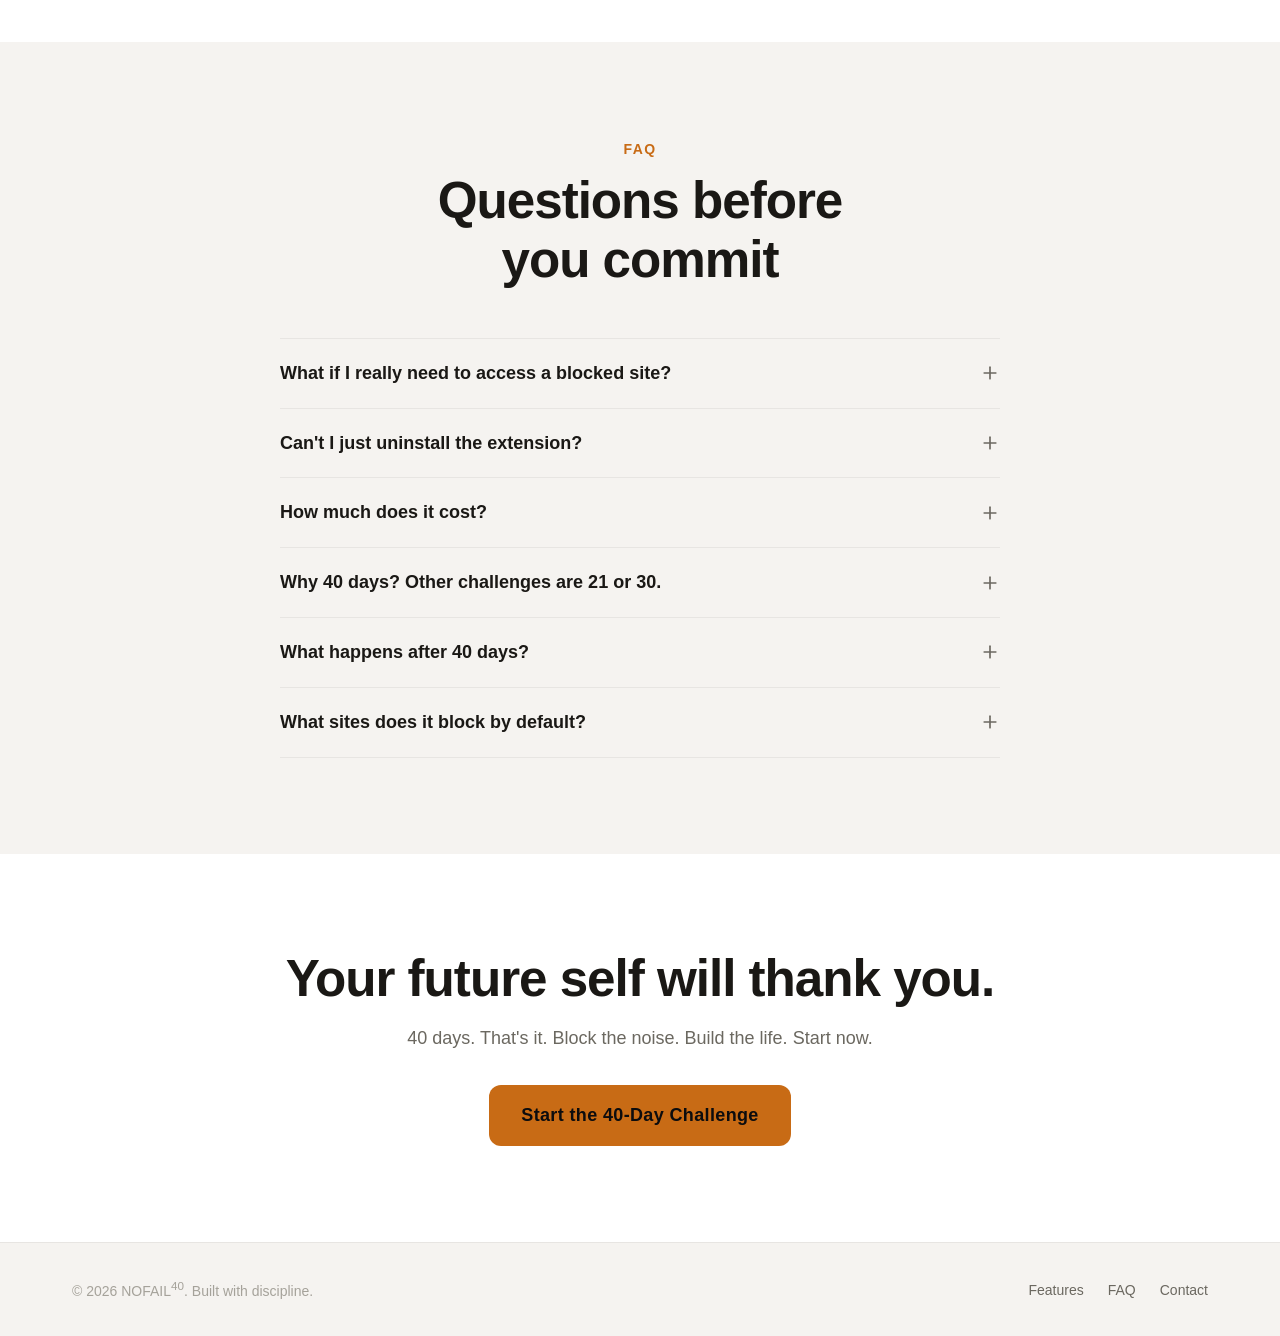
==== commit e73bf1b4: "Bold NOFAIL branding, new desk image, fix timeline node to 3d" ====
--- a/index.html
+++ b/index.html
@@ -92,7 +92,7 @@
           Built for High Performers
         </div>
         <h1>Stop scrolling.<br>Start <span class="accent">building.</span></h1>
-        <p class="hero-subtitle">NOFAIL<sup>40</sup> removes the roadblocks keeping you from the life you want — then helps you build the habits that replace them. No loopholes. No weak moments.</p>
+        <p class="hero-subtitle"><span class="brand-name">NOFAIL<sup>40</sup></span> removes the roadblocks keeping you from the life you want — then helps you build the habits that replace them. No loopholes. No weak moments.</p>
         <div class="hero-cta">
           <a href="#download" class="btn btn-primary btn-lg">Start the Challenge</a>
           <a href="#how-it-works" class="btn btn-secondary btn-lg">See How It Works</a>
@@ -131,7 +131,7 @@
           <div class="problem-text">
             <h2>You don't need more willpower. You need a system you can't beat.</h2>
             <p>You've deleted the apps before. Turned off notifications. Set screen time limits. And every time, you found a way around it. Because those tools trusted you to have discipline in your weakest moments.</p>
-            <p>NOFAIL<sup>40</sup> doesn't trust weak moments. It blocks distractions at the system level — across your browser, your computer, and your phone — and makes it genuinely impossible to cheat. Not hard. Impossible.</p>
+            <p><span class="brand-name">NOFAIL<sup>40</sup></span> doesn't trust weak moments. It blocks distractions at the system level — across your browser, your computer, and your phone — and makes it genuinely impossible to cheat. Not hard. Impossible.</p>
           </div>
           <div class="problem-image">
             <img src="./assets/discipline.png" alt="Person focused at a desk, phone locked in a glass box beside them" width="600" height="600" loading="lazy" decoding="async">
@@ -293,7 +293,7 @@
           <!-- Phase 1: First 72 Hours -->
           <div class="journey-phase">
             <div class="journey-node" aria-hidden="true">
-              <span class="journey-node-label">72h</span>
+              <span class="journey-node-label">3d</span>
             </div>
             <div class="journey-card">
               <div class="journey-phase-label">First 72 Hours</div>
--- a/style.css
+++ b/style.css
@@ -176,10 +176,13 @@
 .nav-logo-text sup {
   color: var(--color-accent);
   font-size: 0.55em;
-  font-weight: 800;
+  font-weight: 500;
   vertical-align: super;
   line-height: 0;
 }
+/* Brand name: NOFAIL bold, 40 lighter */
+.brand-name { font-weight: 800; letter-spacing: 0.02em; }
+.brand-name sup { color: var(--color-accent); font-weight: 500; font-size: 0.6em; vertical-align: super; }
 .nav-links {
   display: none;
   gap: var(--space-6);
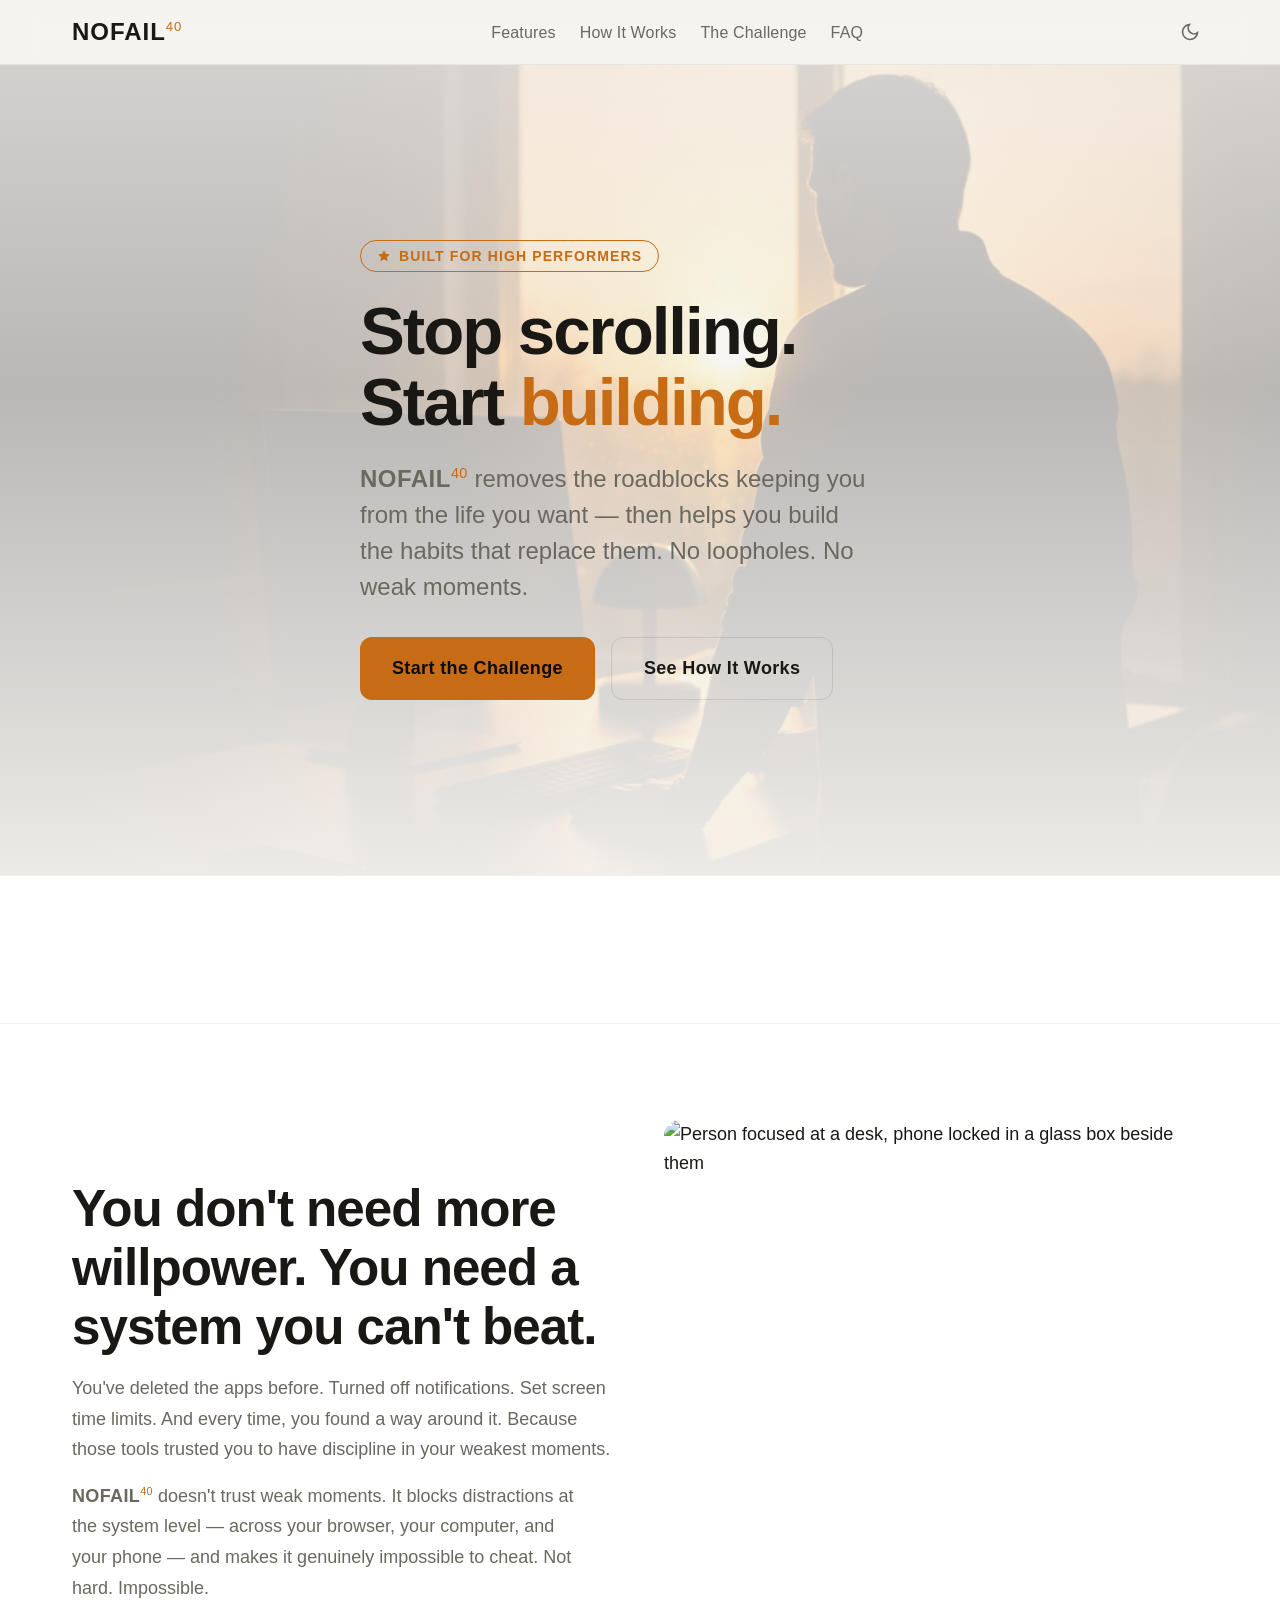
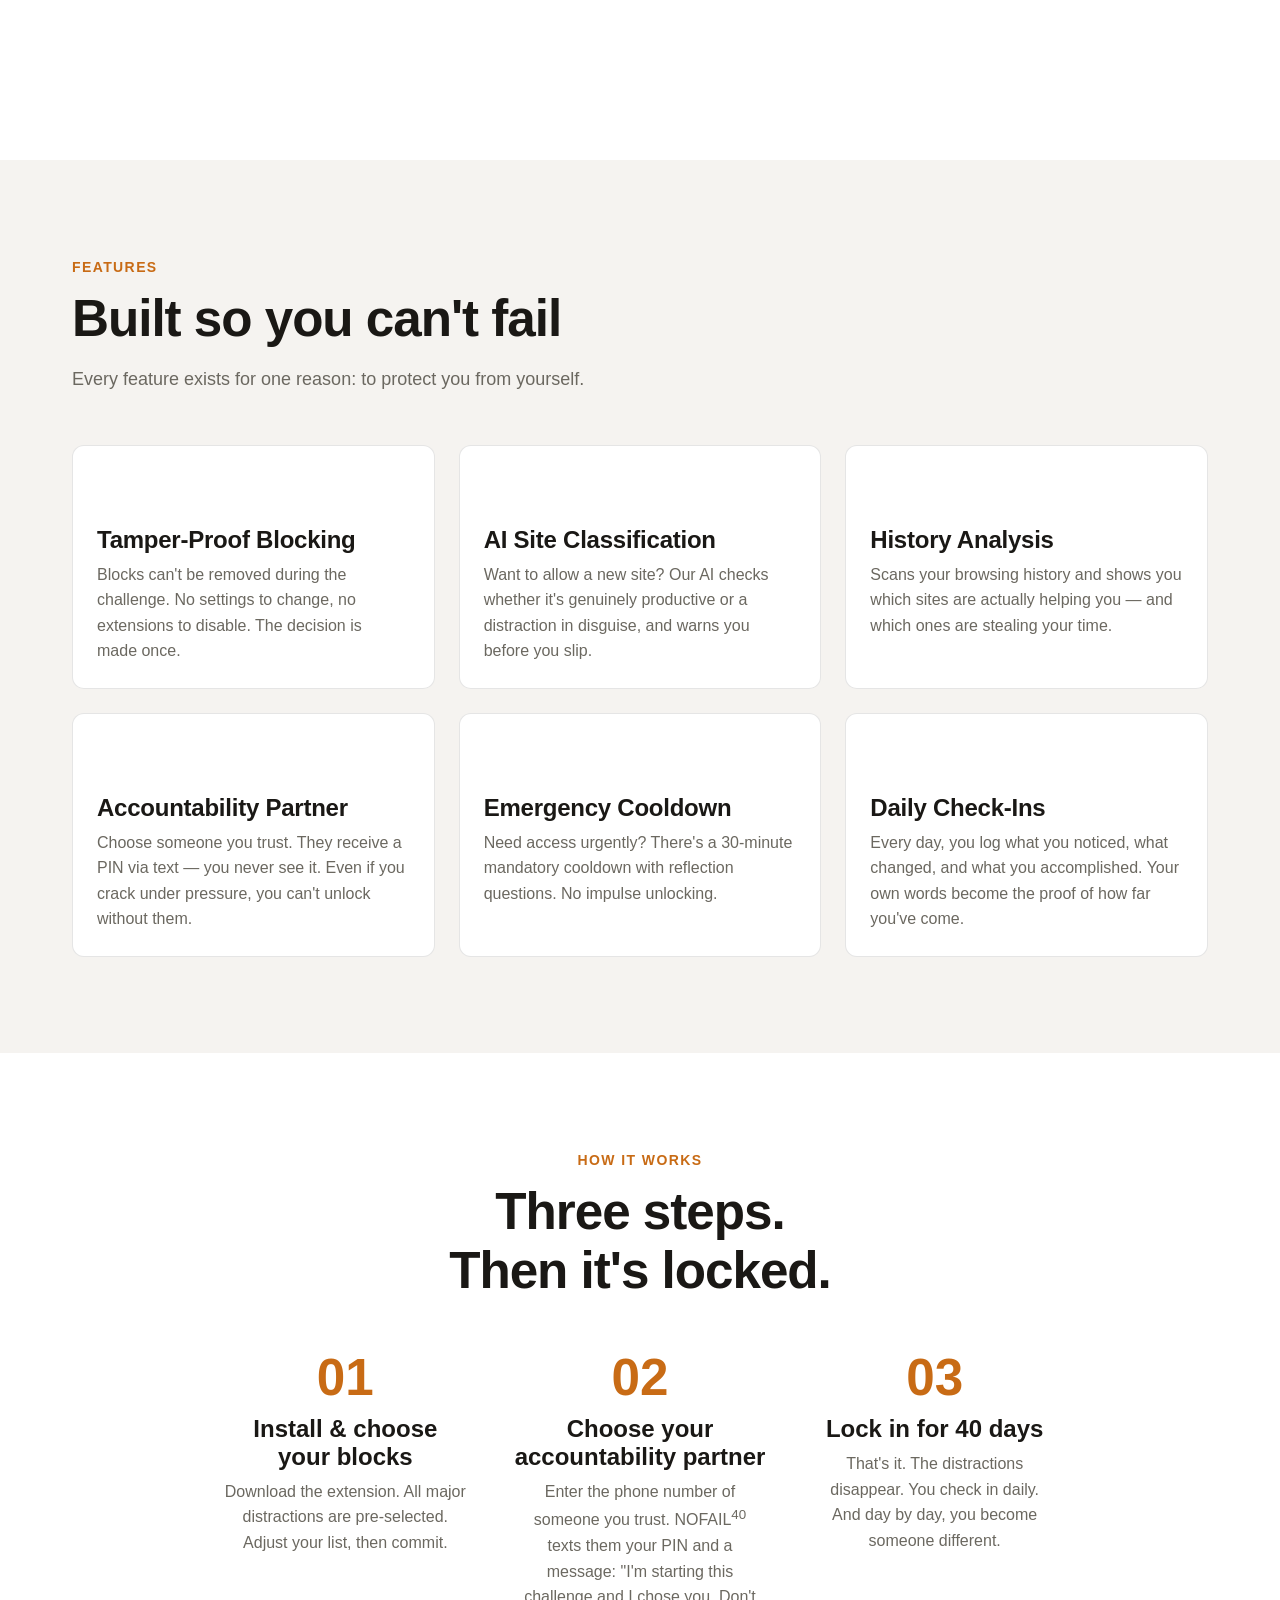
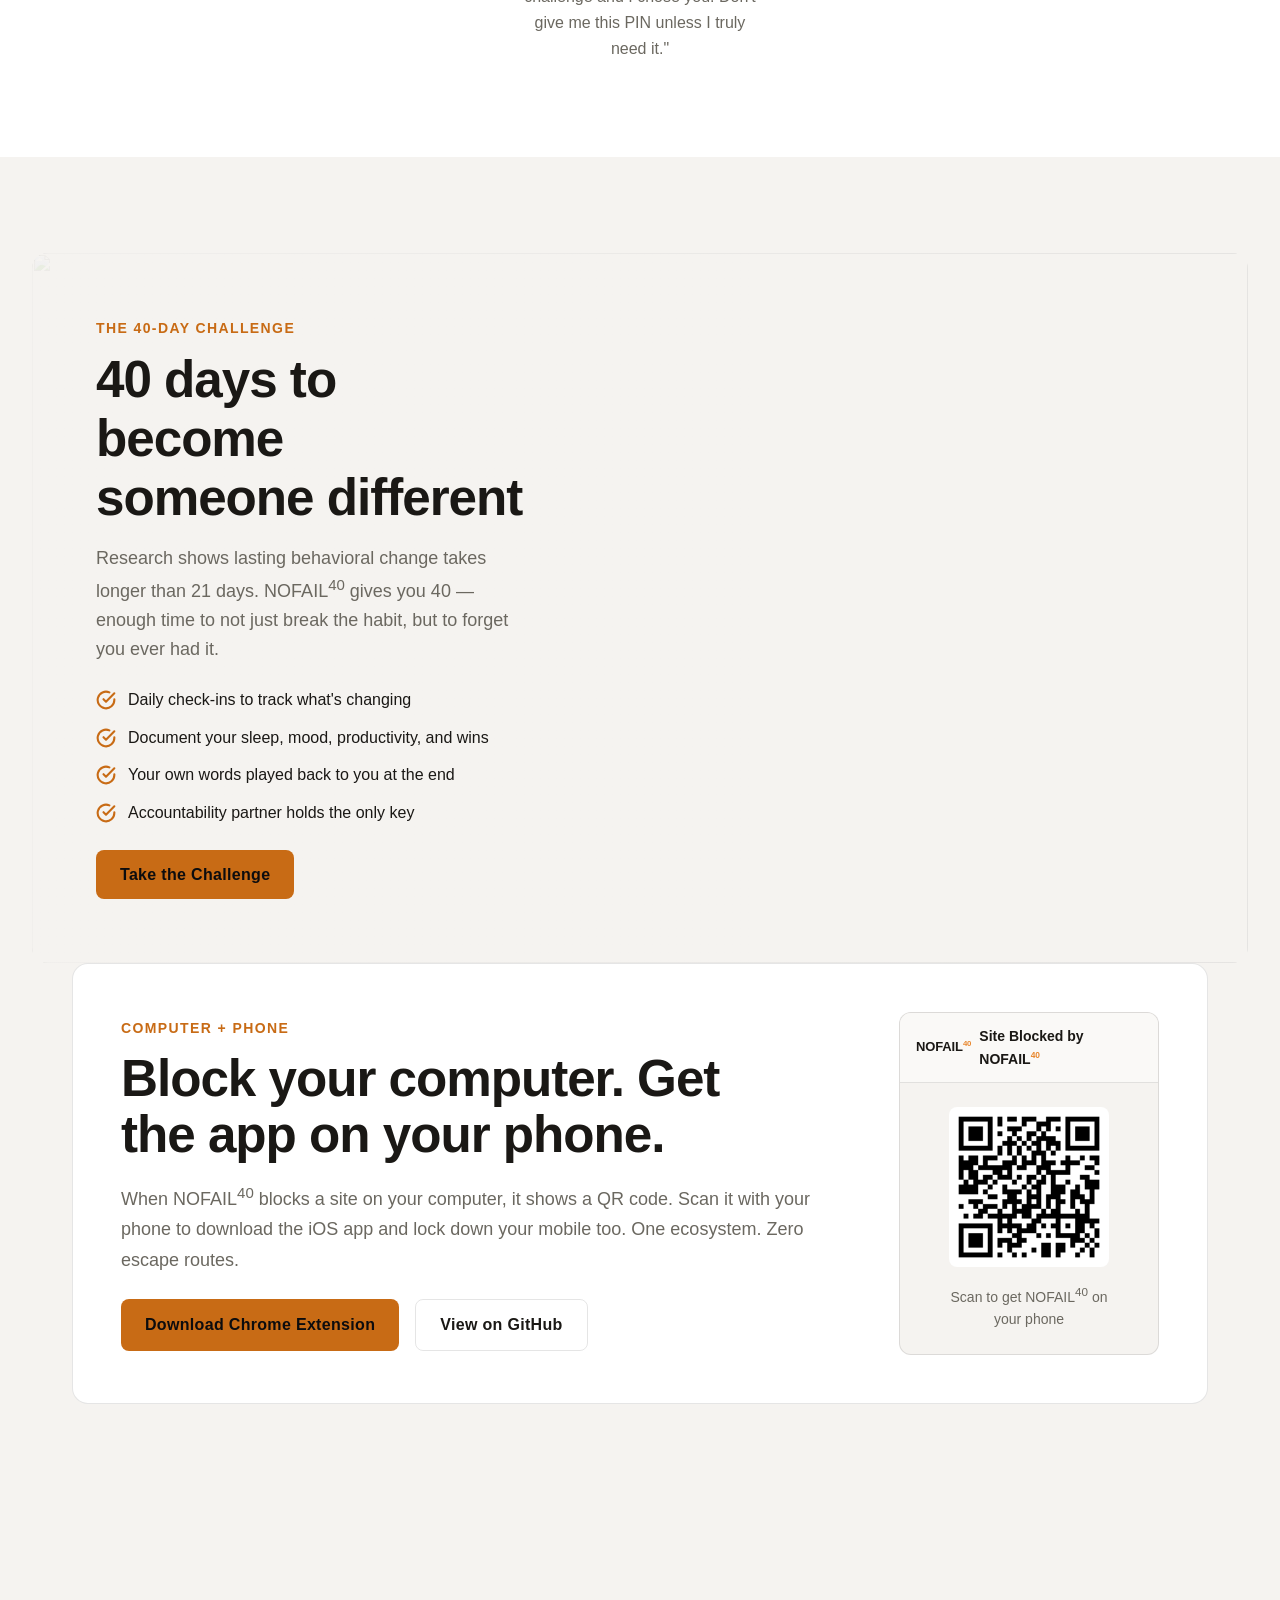
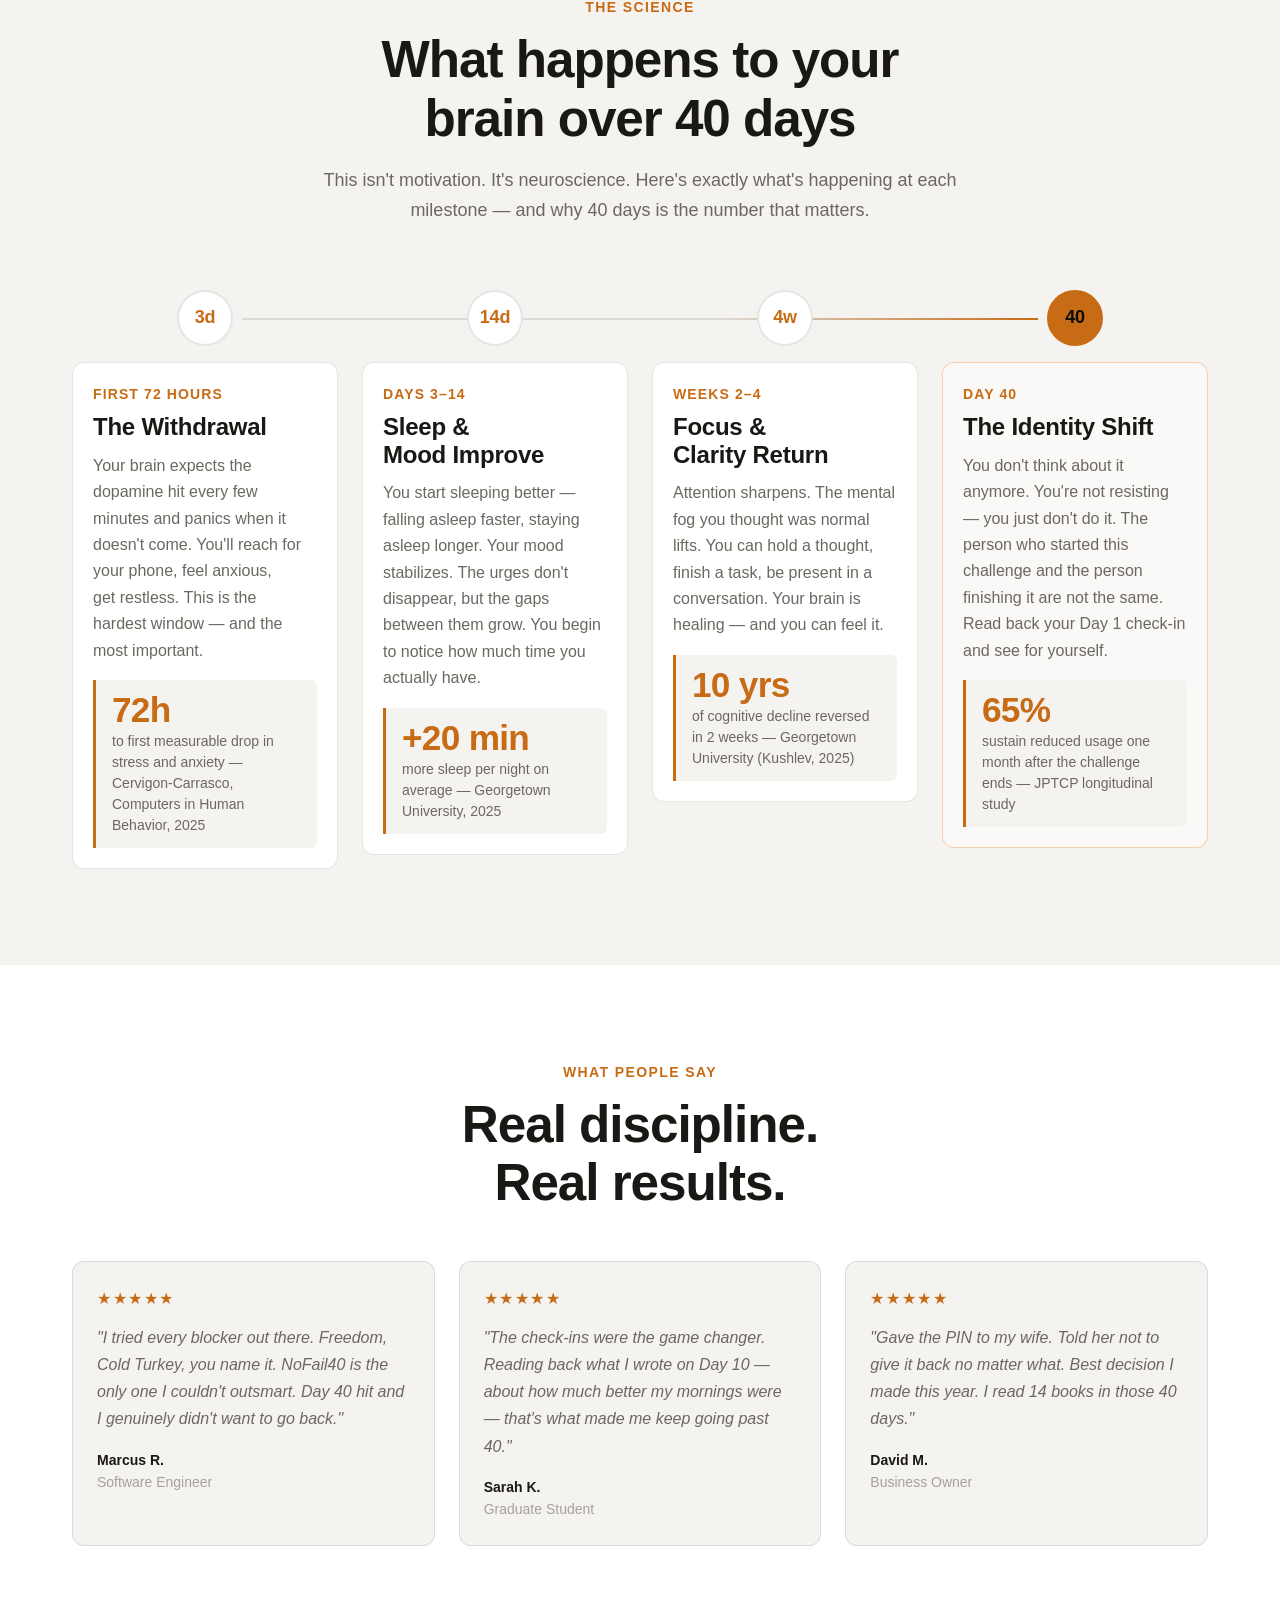
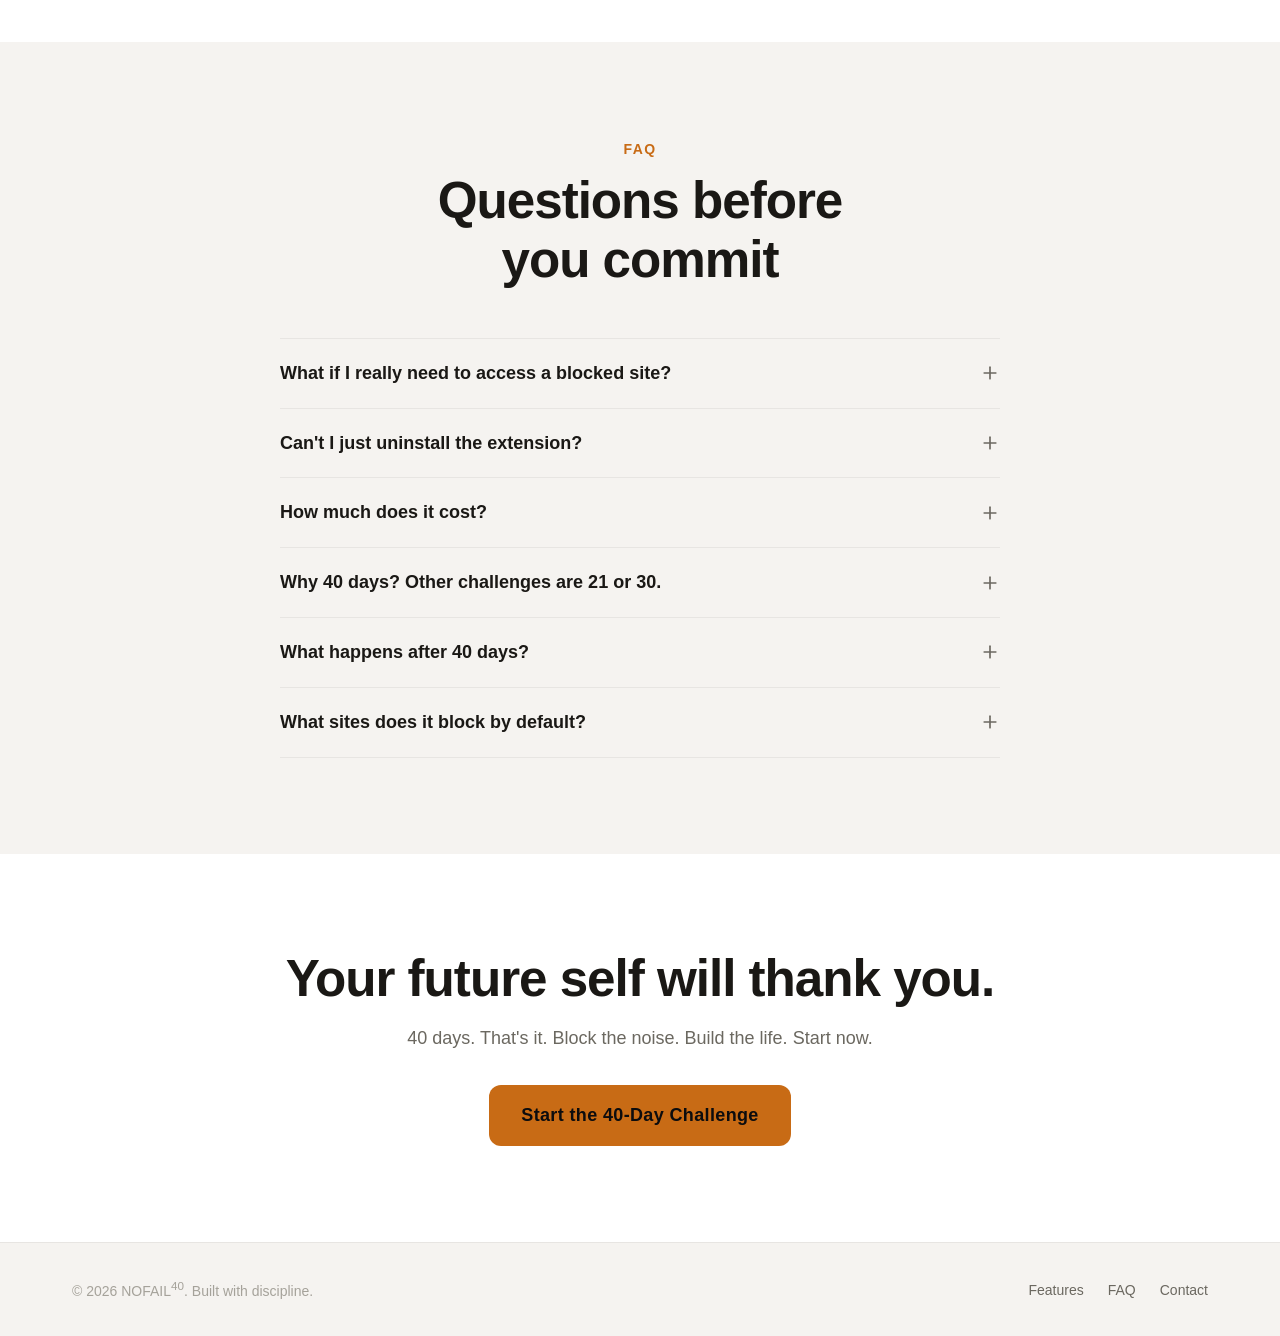
==== commit 0957a245: "Fix download links, QR points to /get-app, add get-app page, include extension zip" ====
--- a/index.html
+++ b/index.html
@@ -254,8 +254,8 @@
             <h2 style="font-family:var(--font-display);font-size:var(--text-2xl);font-weight:700;letter-spacing:-0.02em;margin-bottom:var(--space-4);">Block your computer. Get the app on your phone.</h2>
             <p style="color:var(--color-text-muted);margin-bottom:var(--space-6);line-height:1.7;">When NOFAIL<sup>40</sup> blocks a site on your computer, it shows a QR code. Scan it with your phone to download the iOS app and lock down your mobile too. One ecosystem. Zero escape routes.</p>
             <div style="display:flex;flex-wrap:wrap;gap:var(--space-4);">
-              <a href="#" class="btn btn-primary">Download Chrome Extension</a>
-              <a href="#" class="btn btn-secondary">View on GitHub</a>
+              <a href="./nofail40-chrome-extension.zip" class="btn btn-primary" download>Download Chrome Extension</a>
+              <a href="https://github.com/jmigrala/nofail40" class="btn btn-secondary" target="_blank" rel="noopener">View on GitHub</a>
             </div>
           </div>
           <div class="qr-visual">
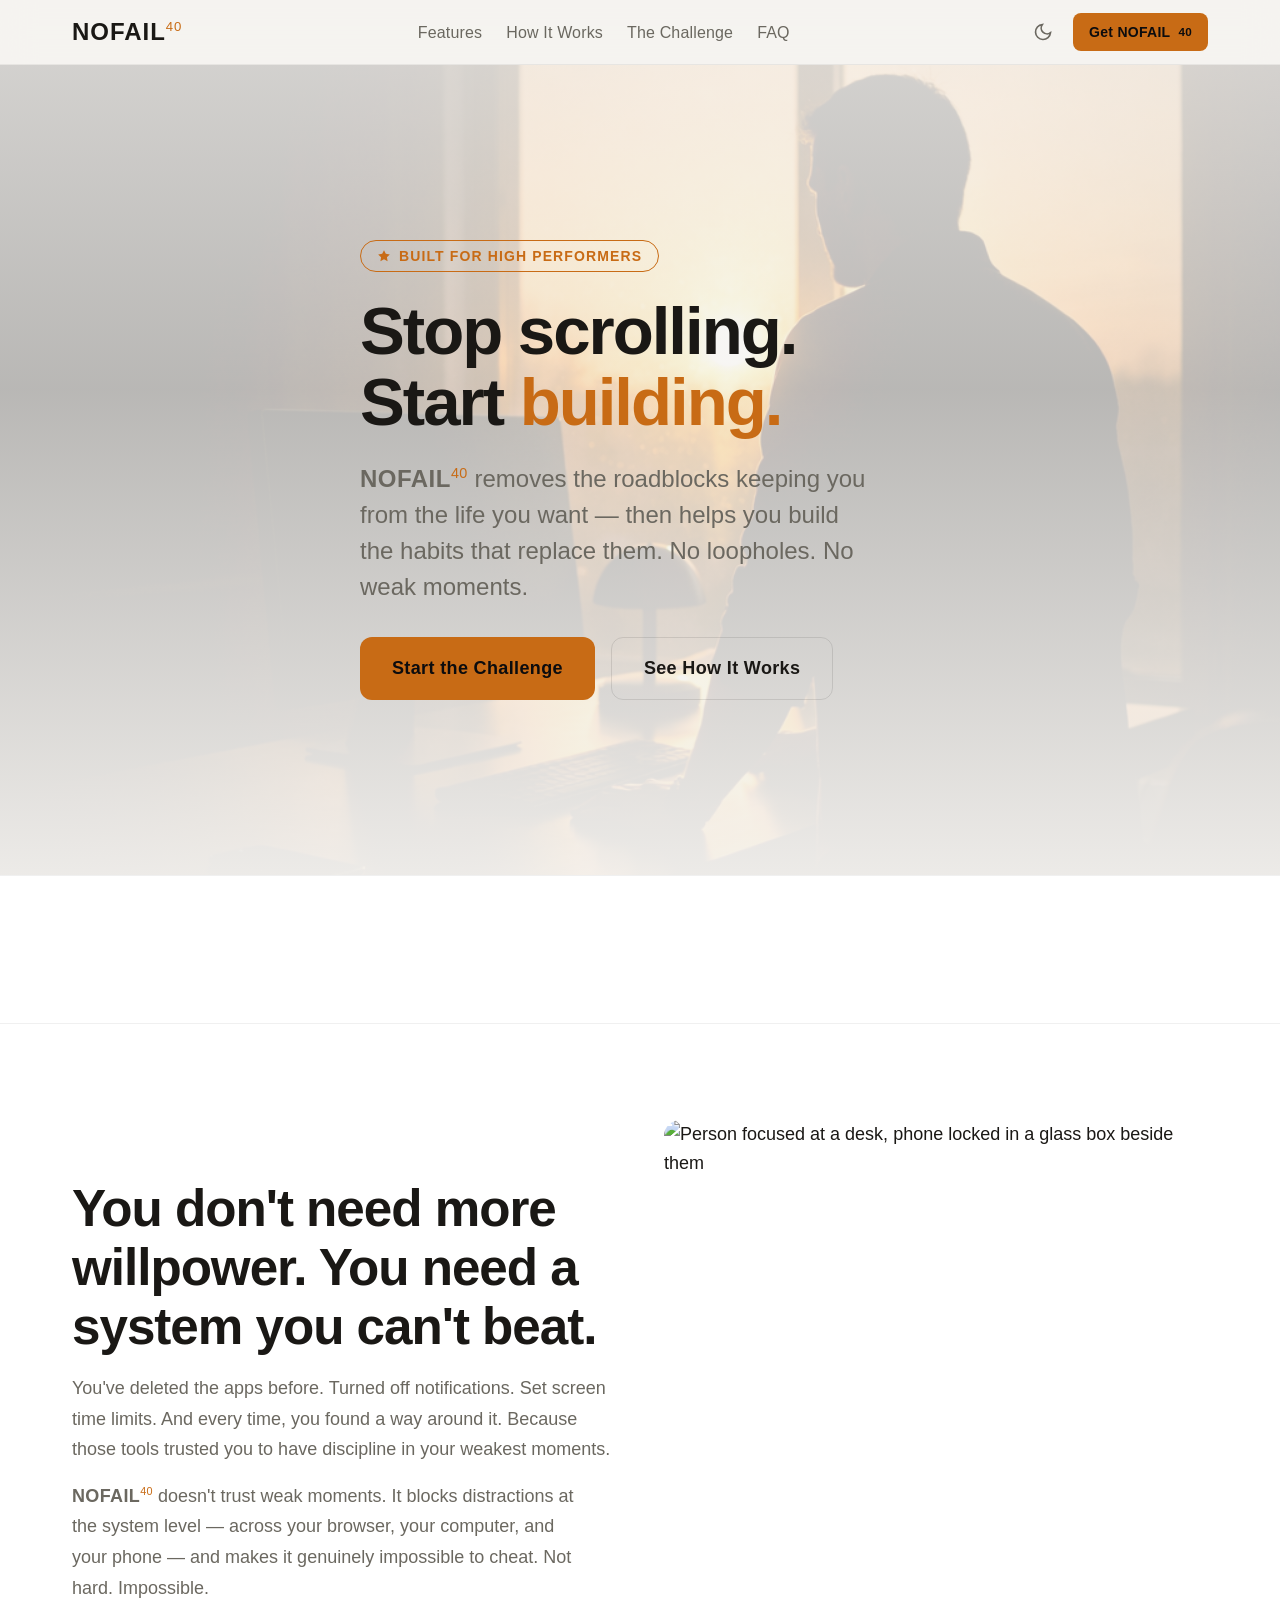
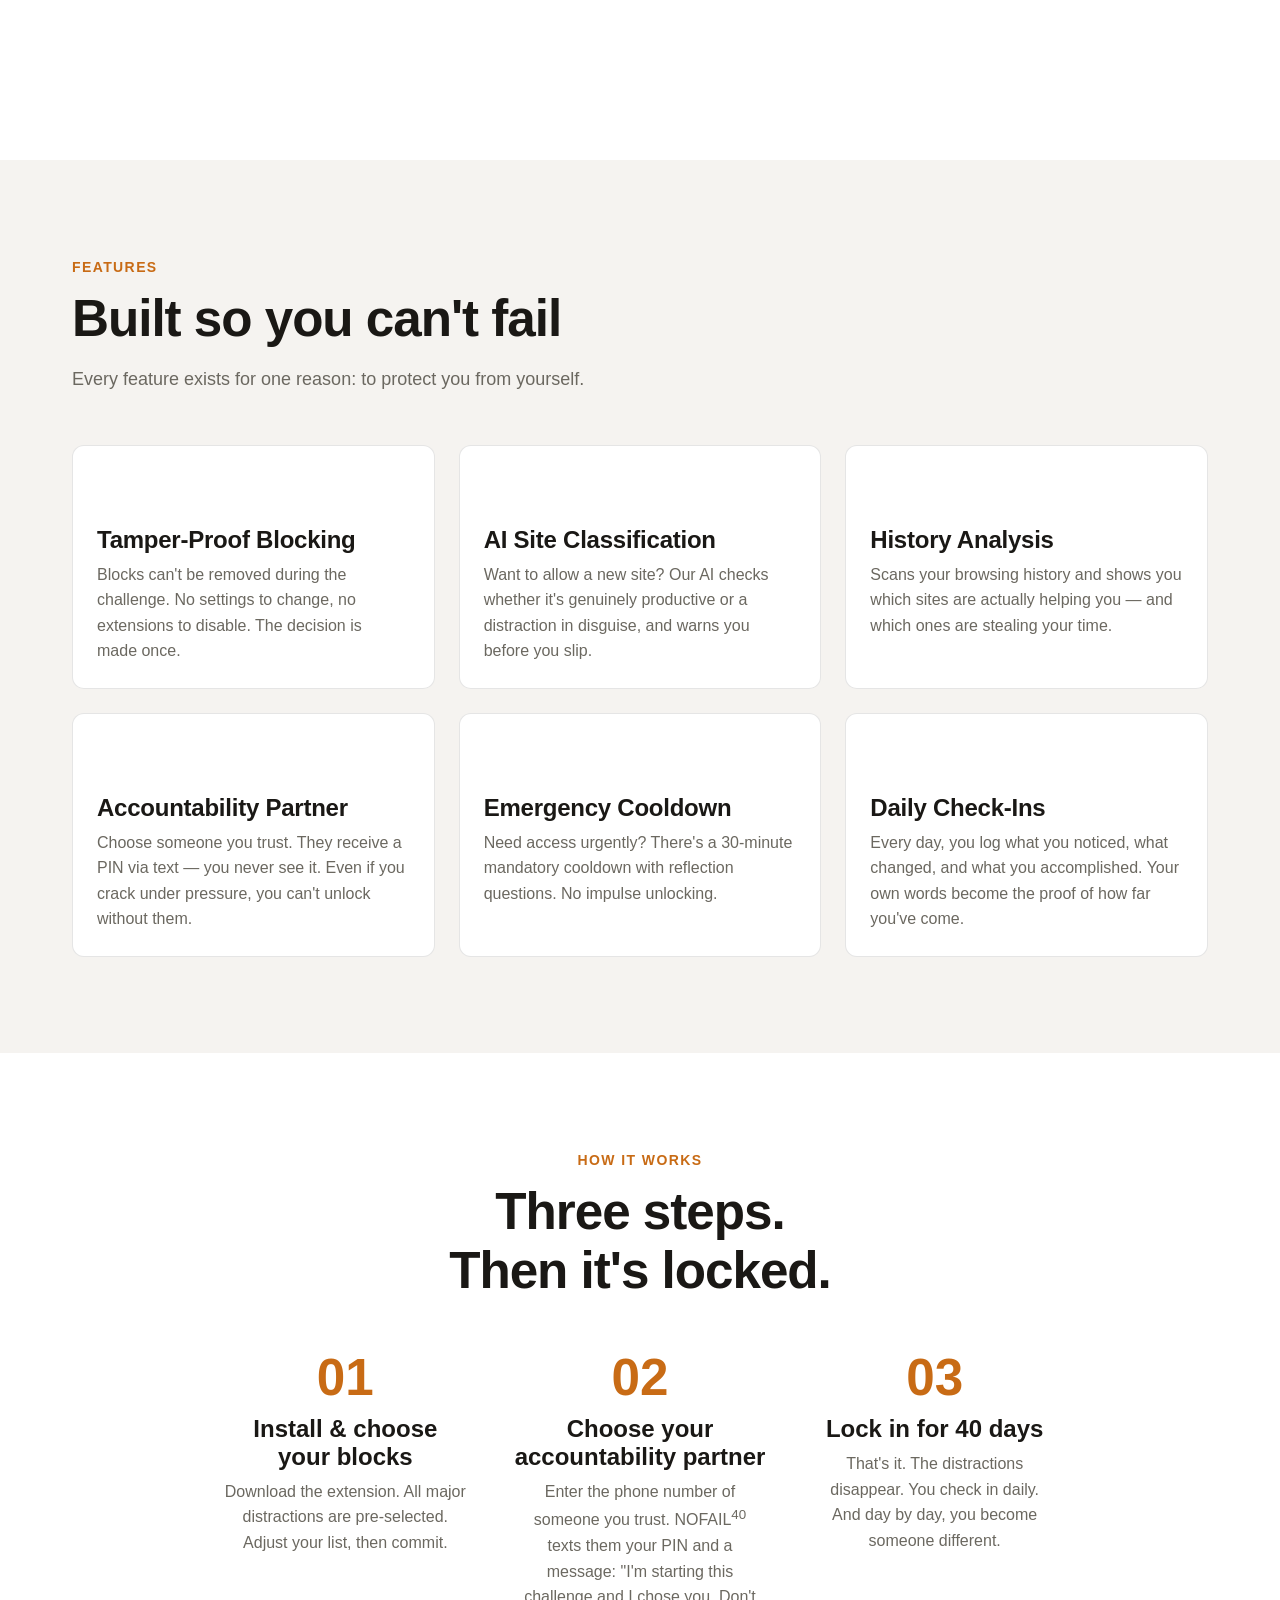
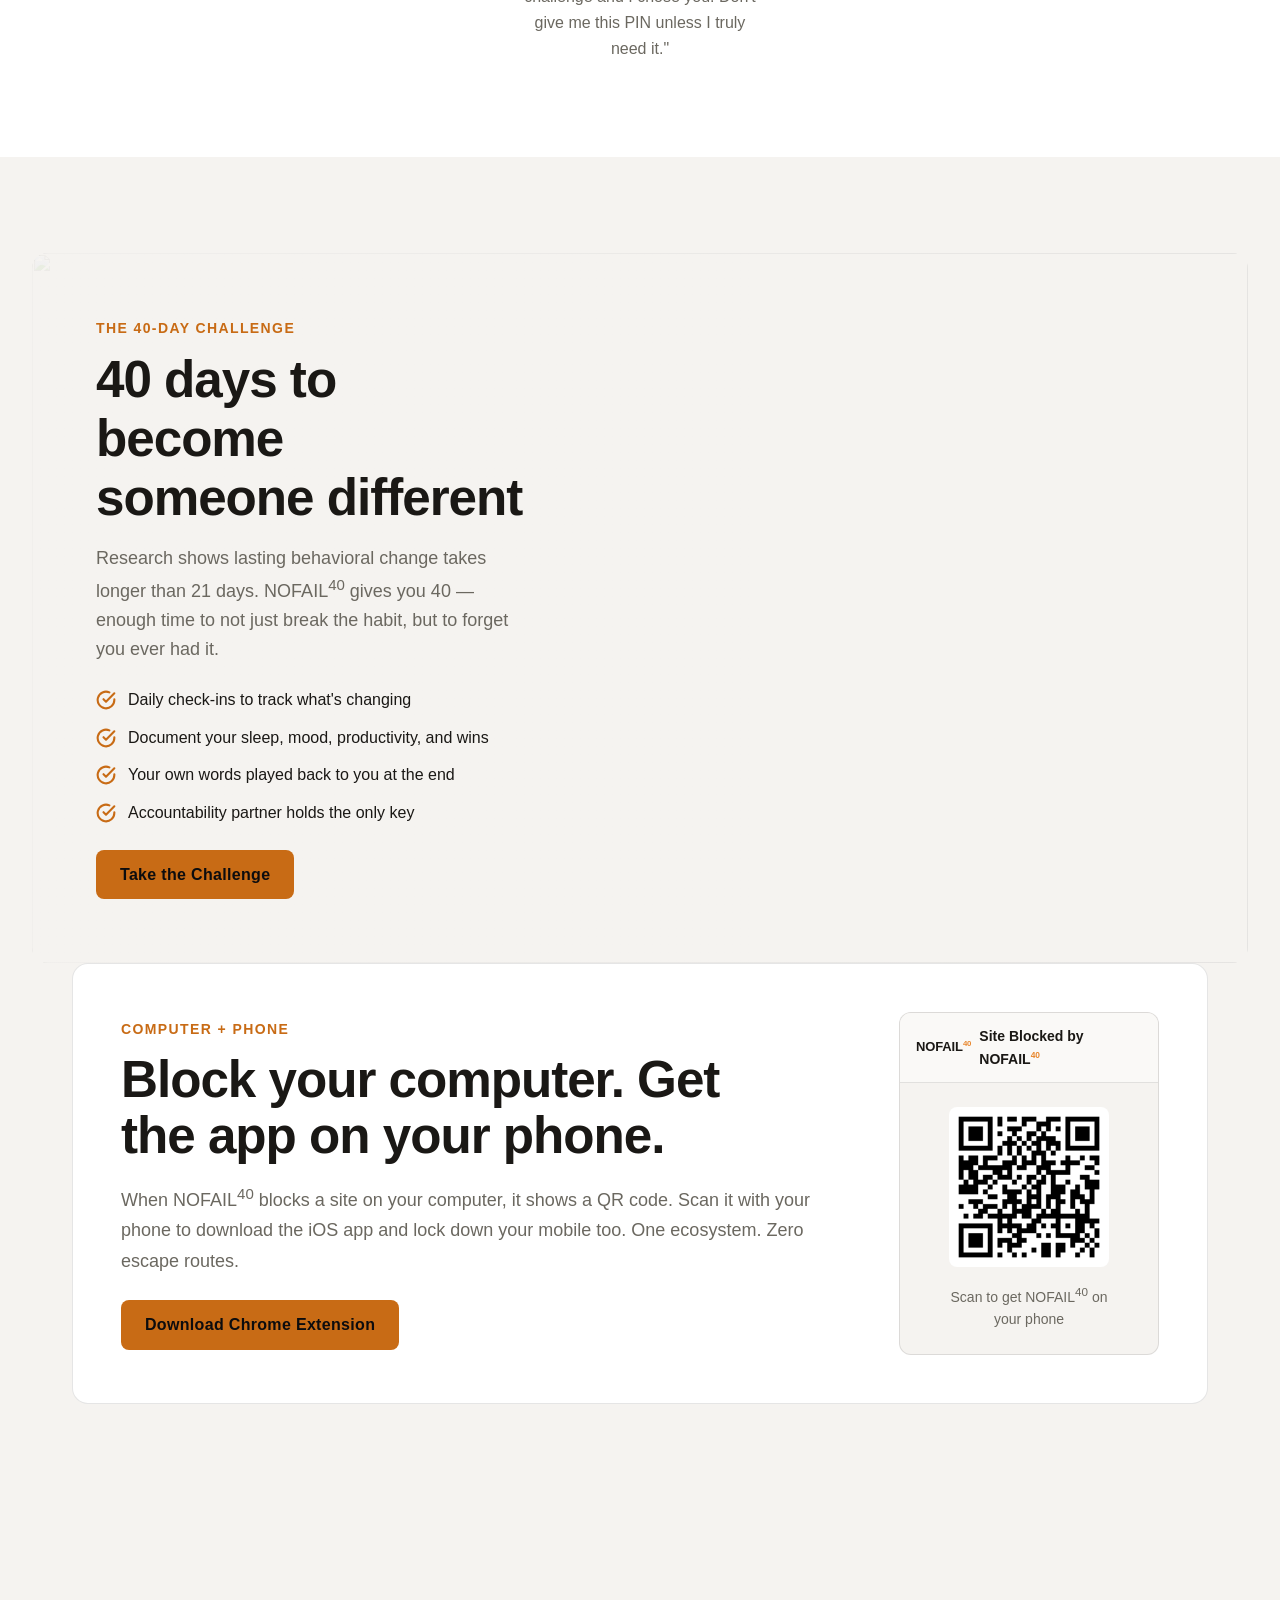
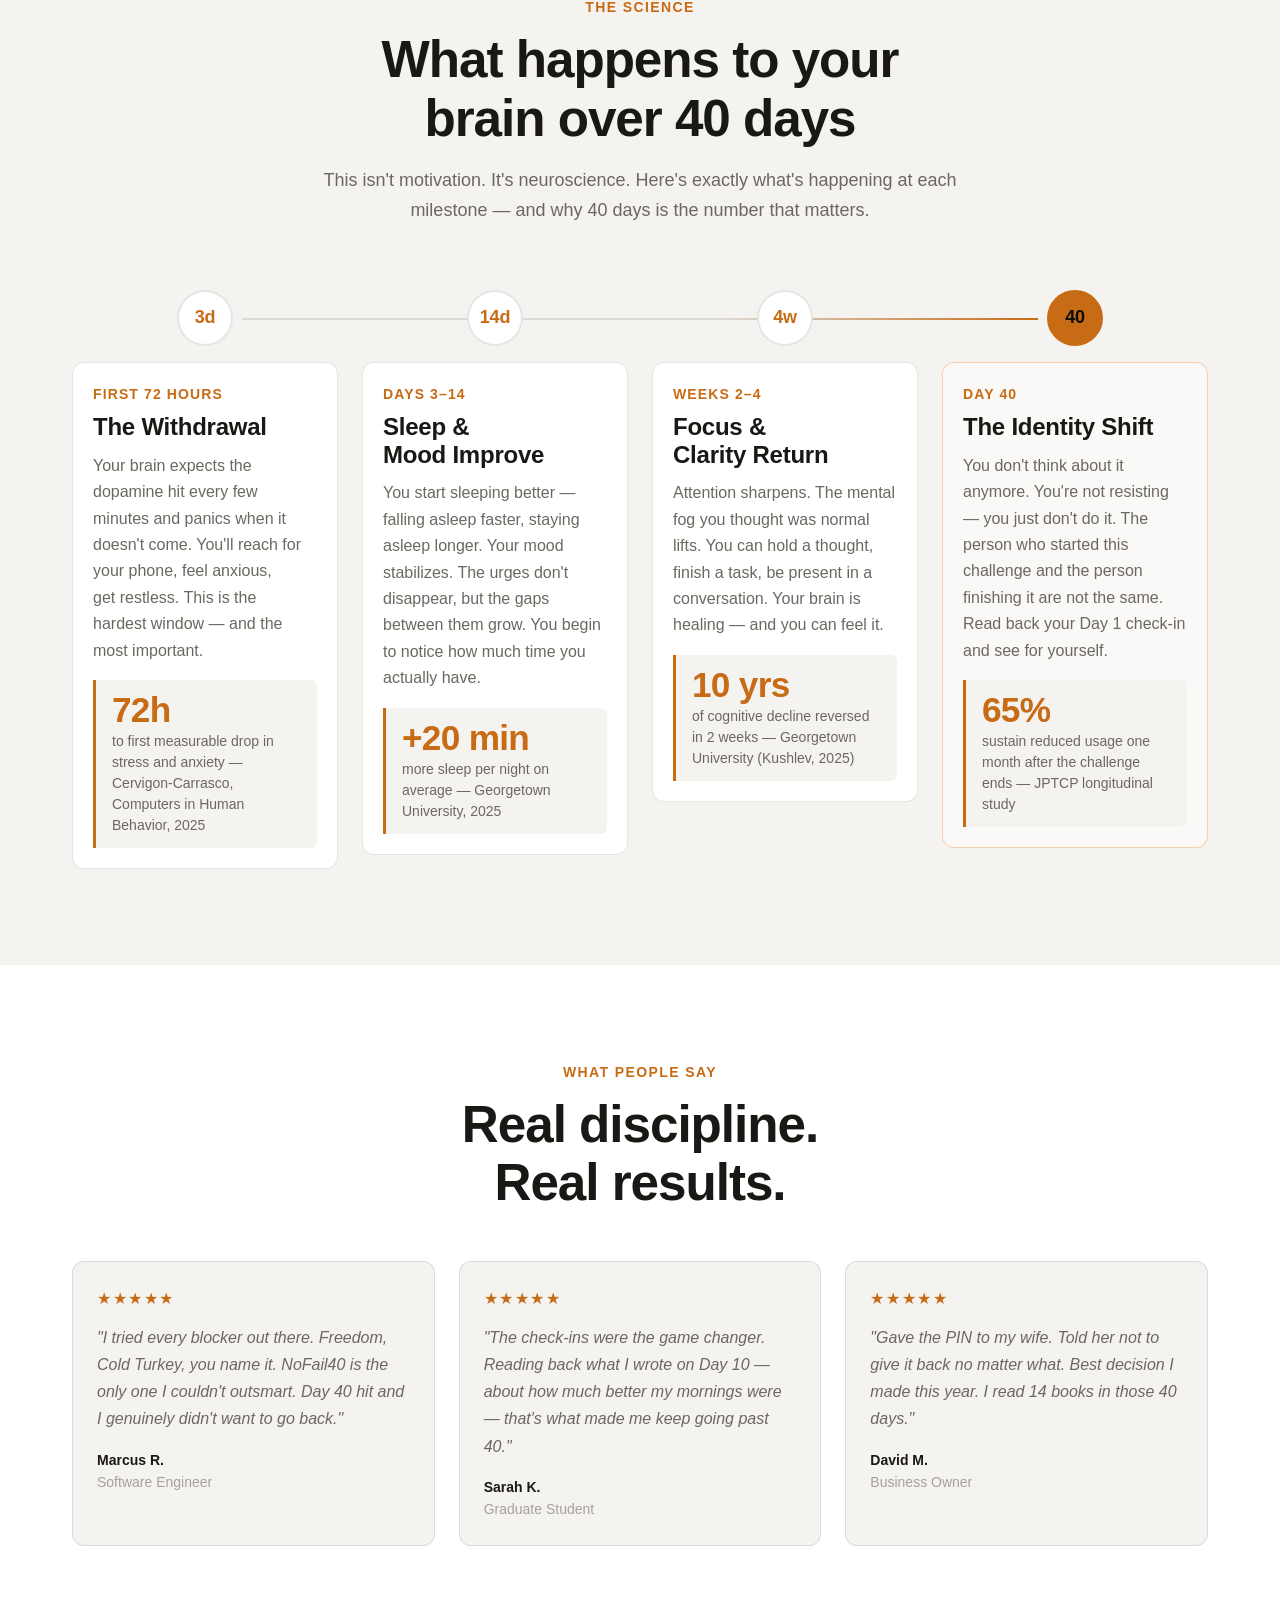
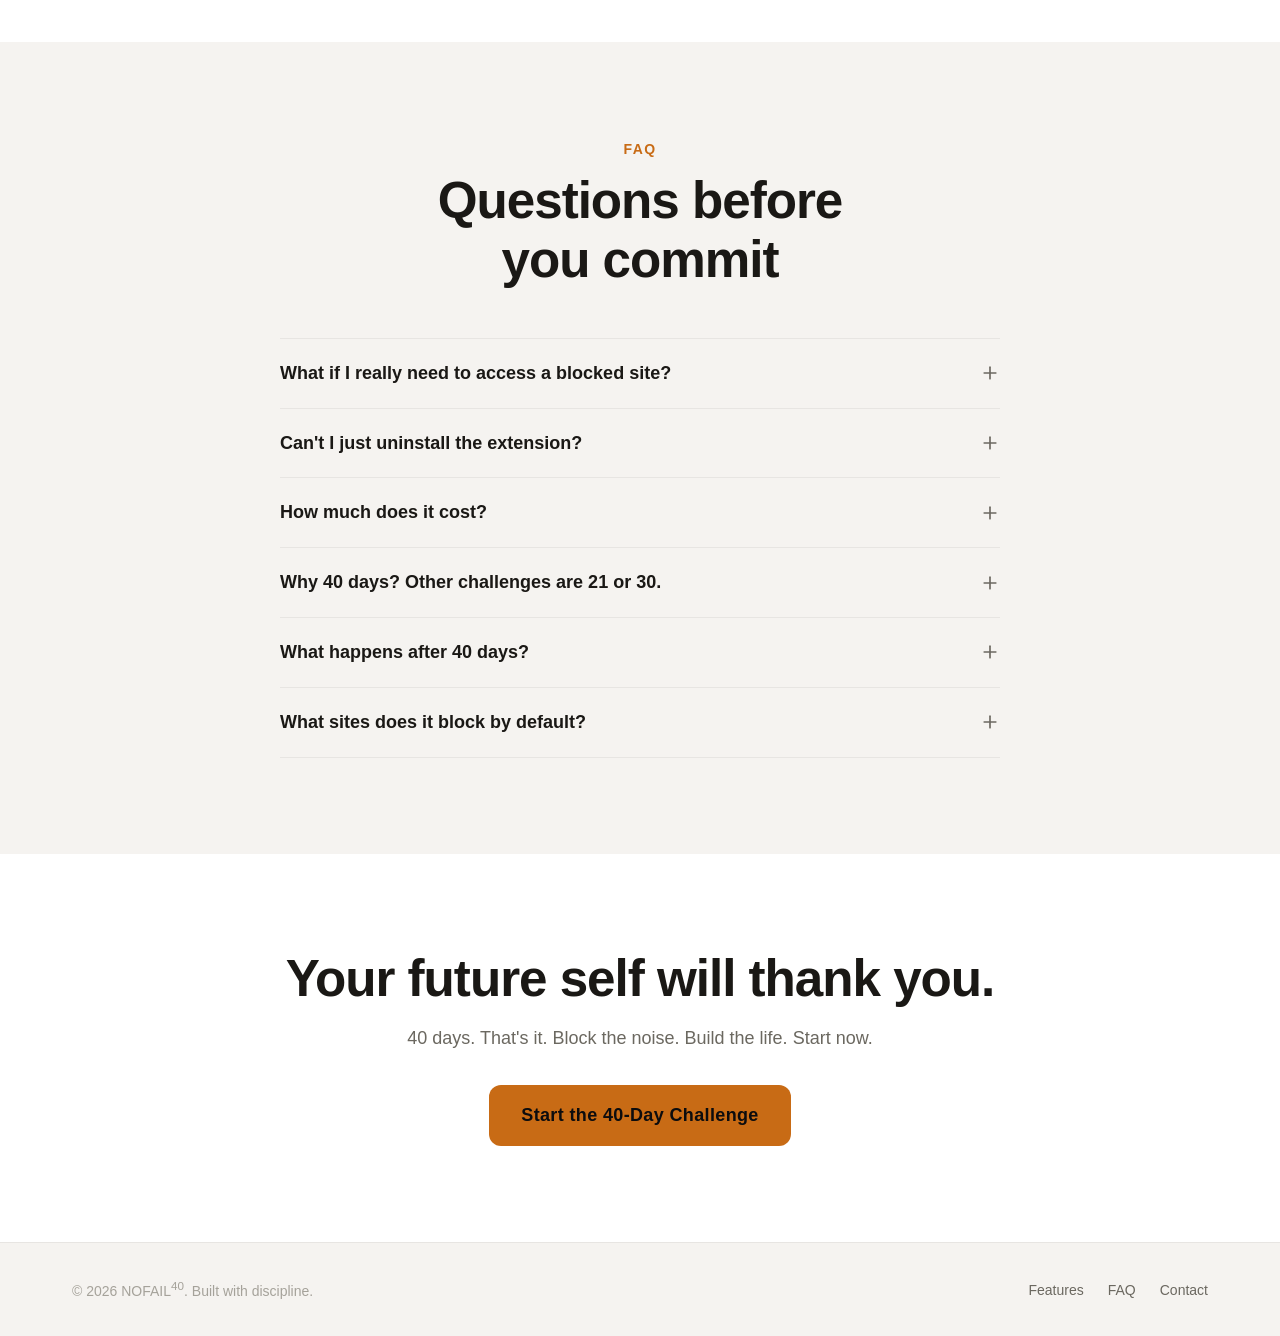
==== commit ebf87bb0: "Remove View on GitHub button" ====
--- a/index.html
+++ b/index.html
@@ -255,7 +255,6 @@
             <p style="color:var(--color-text-muted);margin-bottom:var(--space-6);line-height:1.7;">When NOFAIL<sup>40</sup> blocks a site on your computer, it shows a QR code. Scan it with your phone to download the iOS app and lock down your mobile too. One ecosystem. Zero escape routes.</p>
             <div style="display:flex;flex-wrap:wrap;gap:var(--space-4);">
               <a href="./nofail40-chrome-extension.zip" class="btn btn-primary" download>Download Chrome Extension</a>
-              <a href="https://github.com/jmigrala/nofail40" class="btn btn-secondary" target="_blank" rel="noopener">View on GitHub</a>
             </div>
           </div>
           <div class="qr-visual">
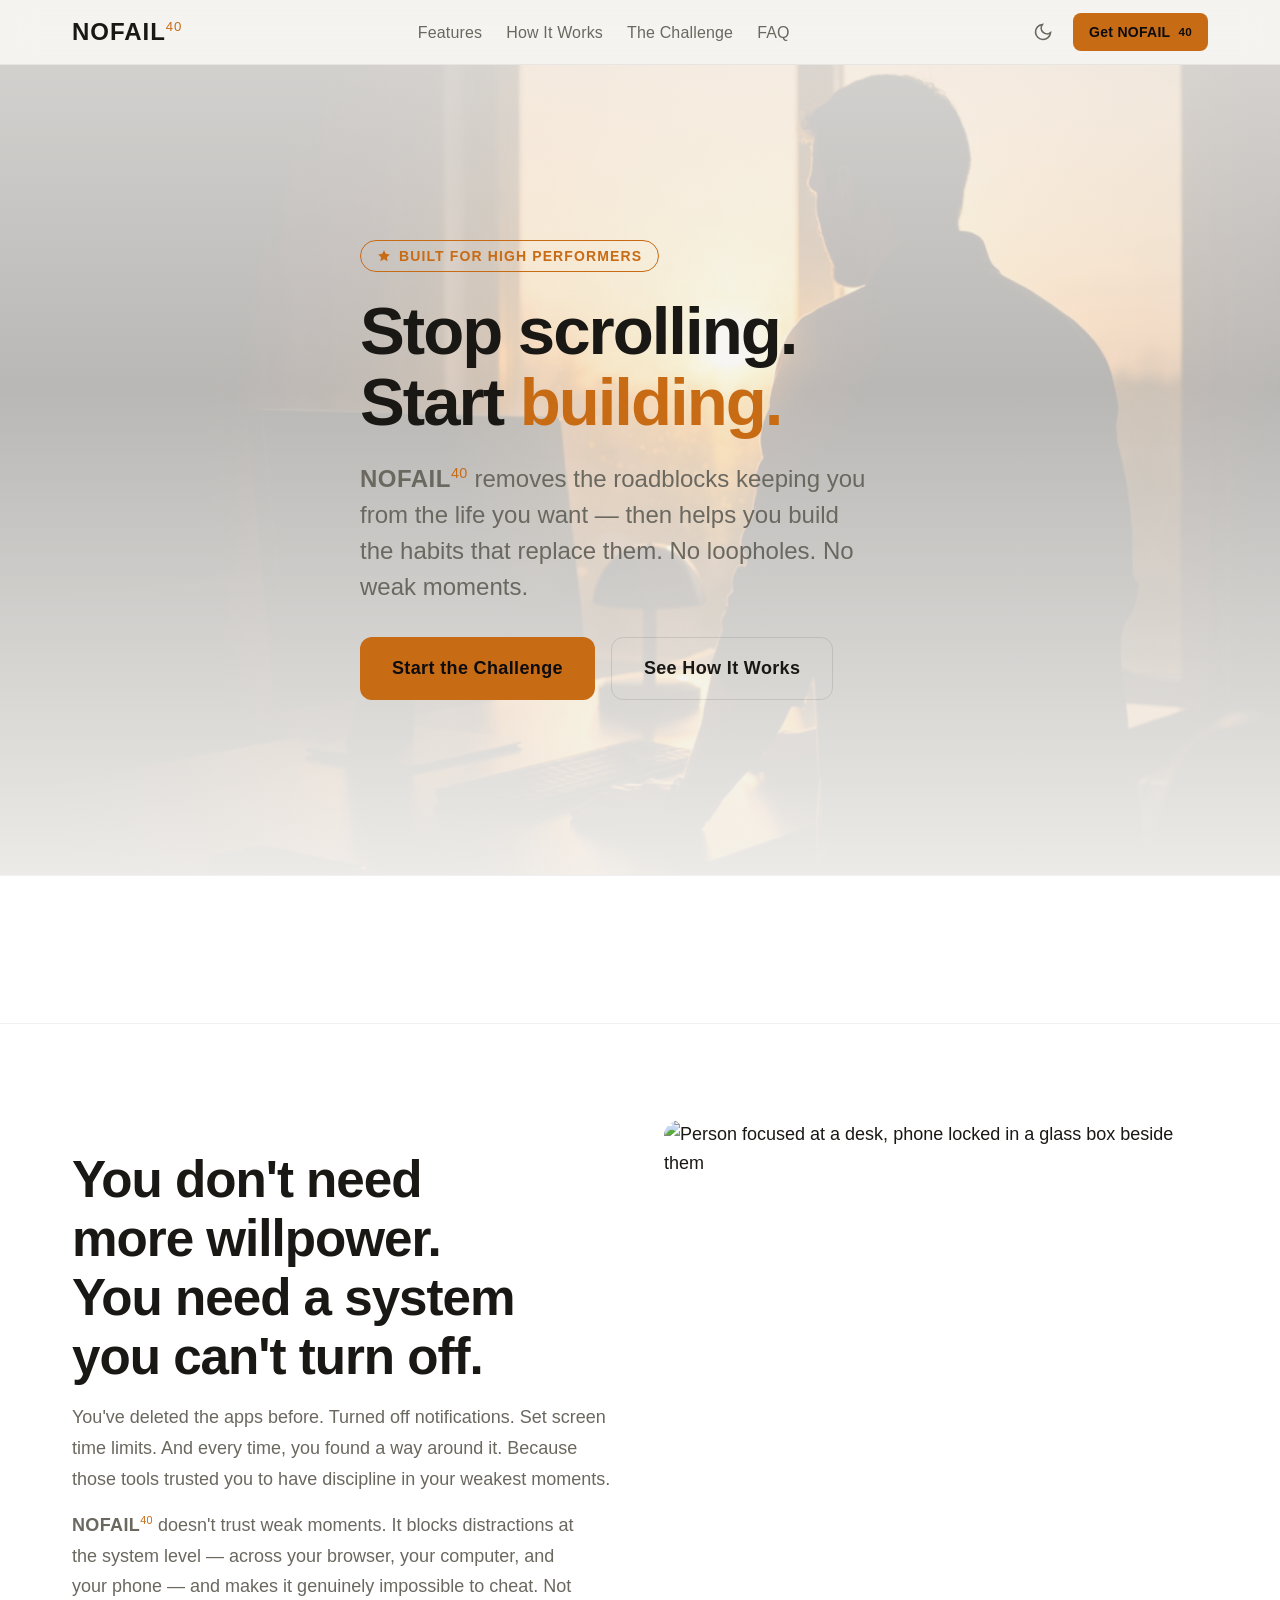
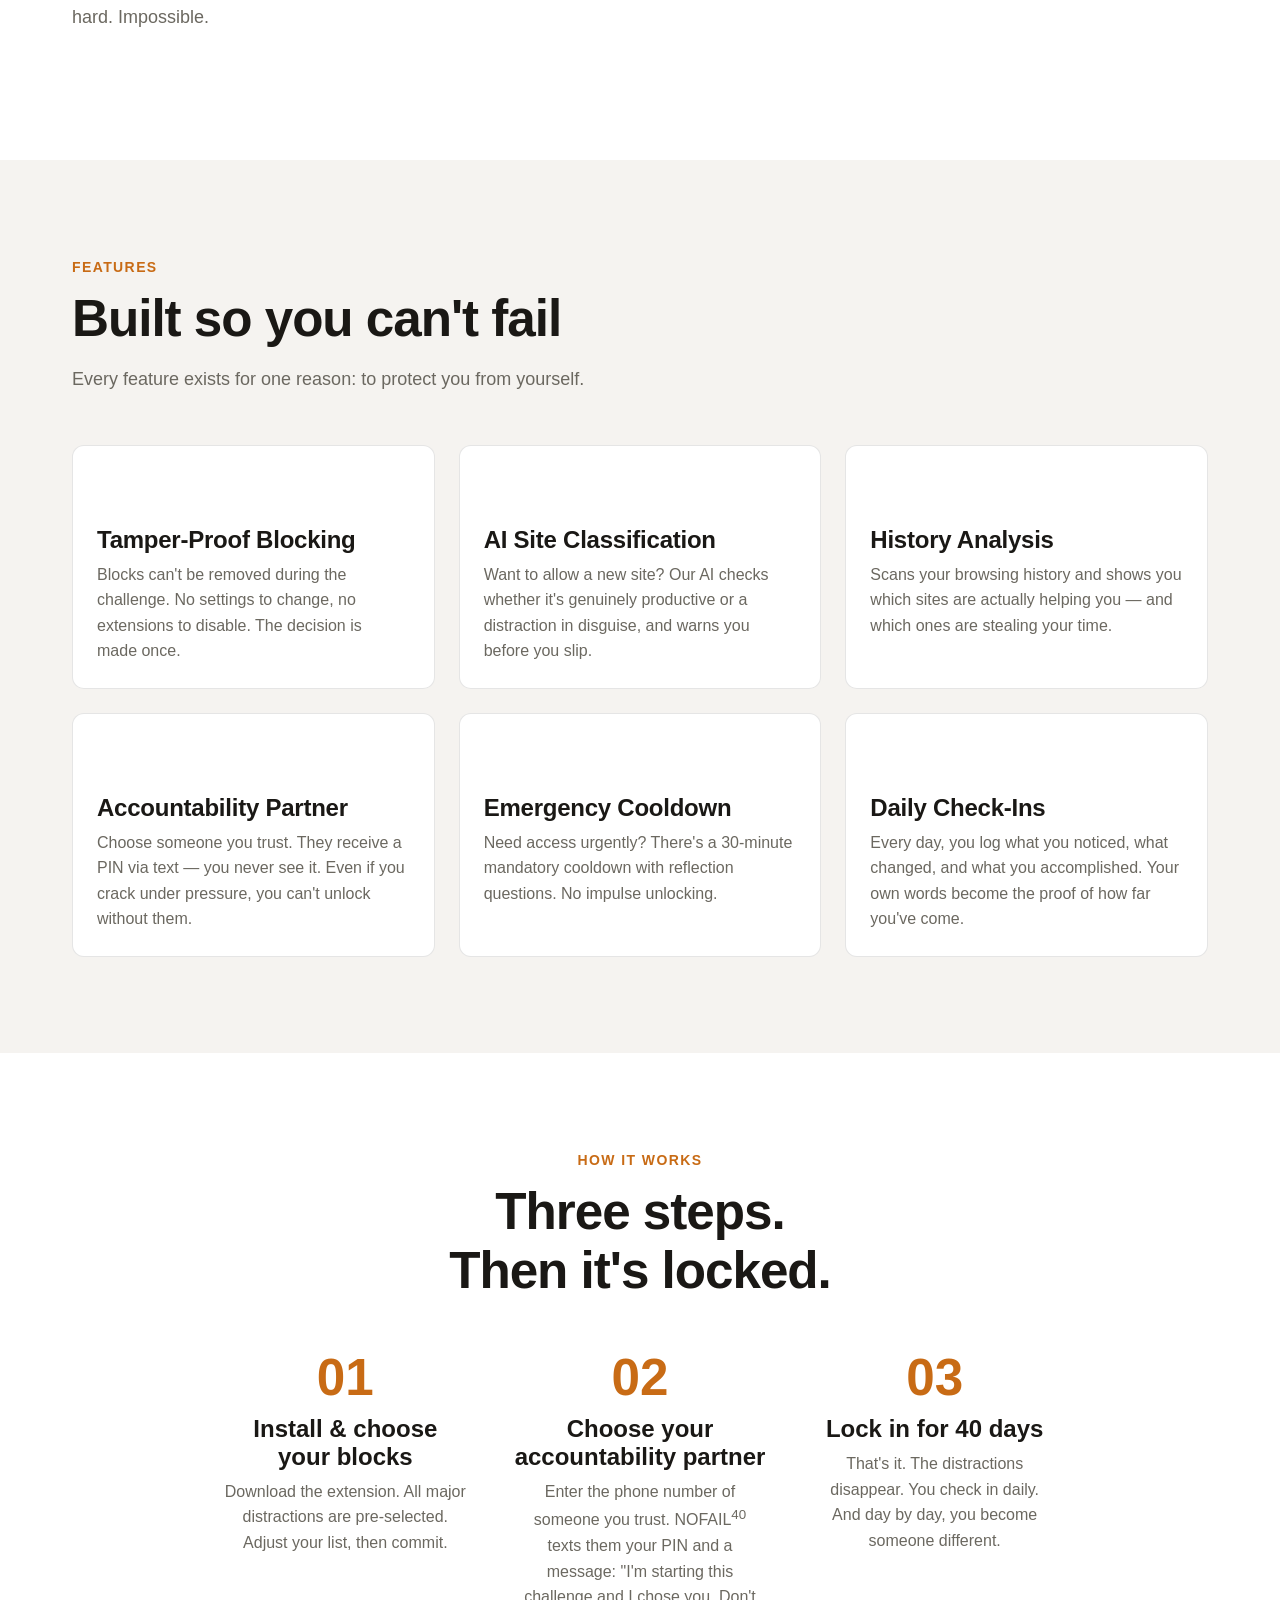
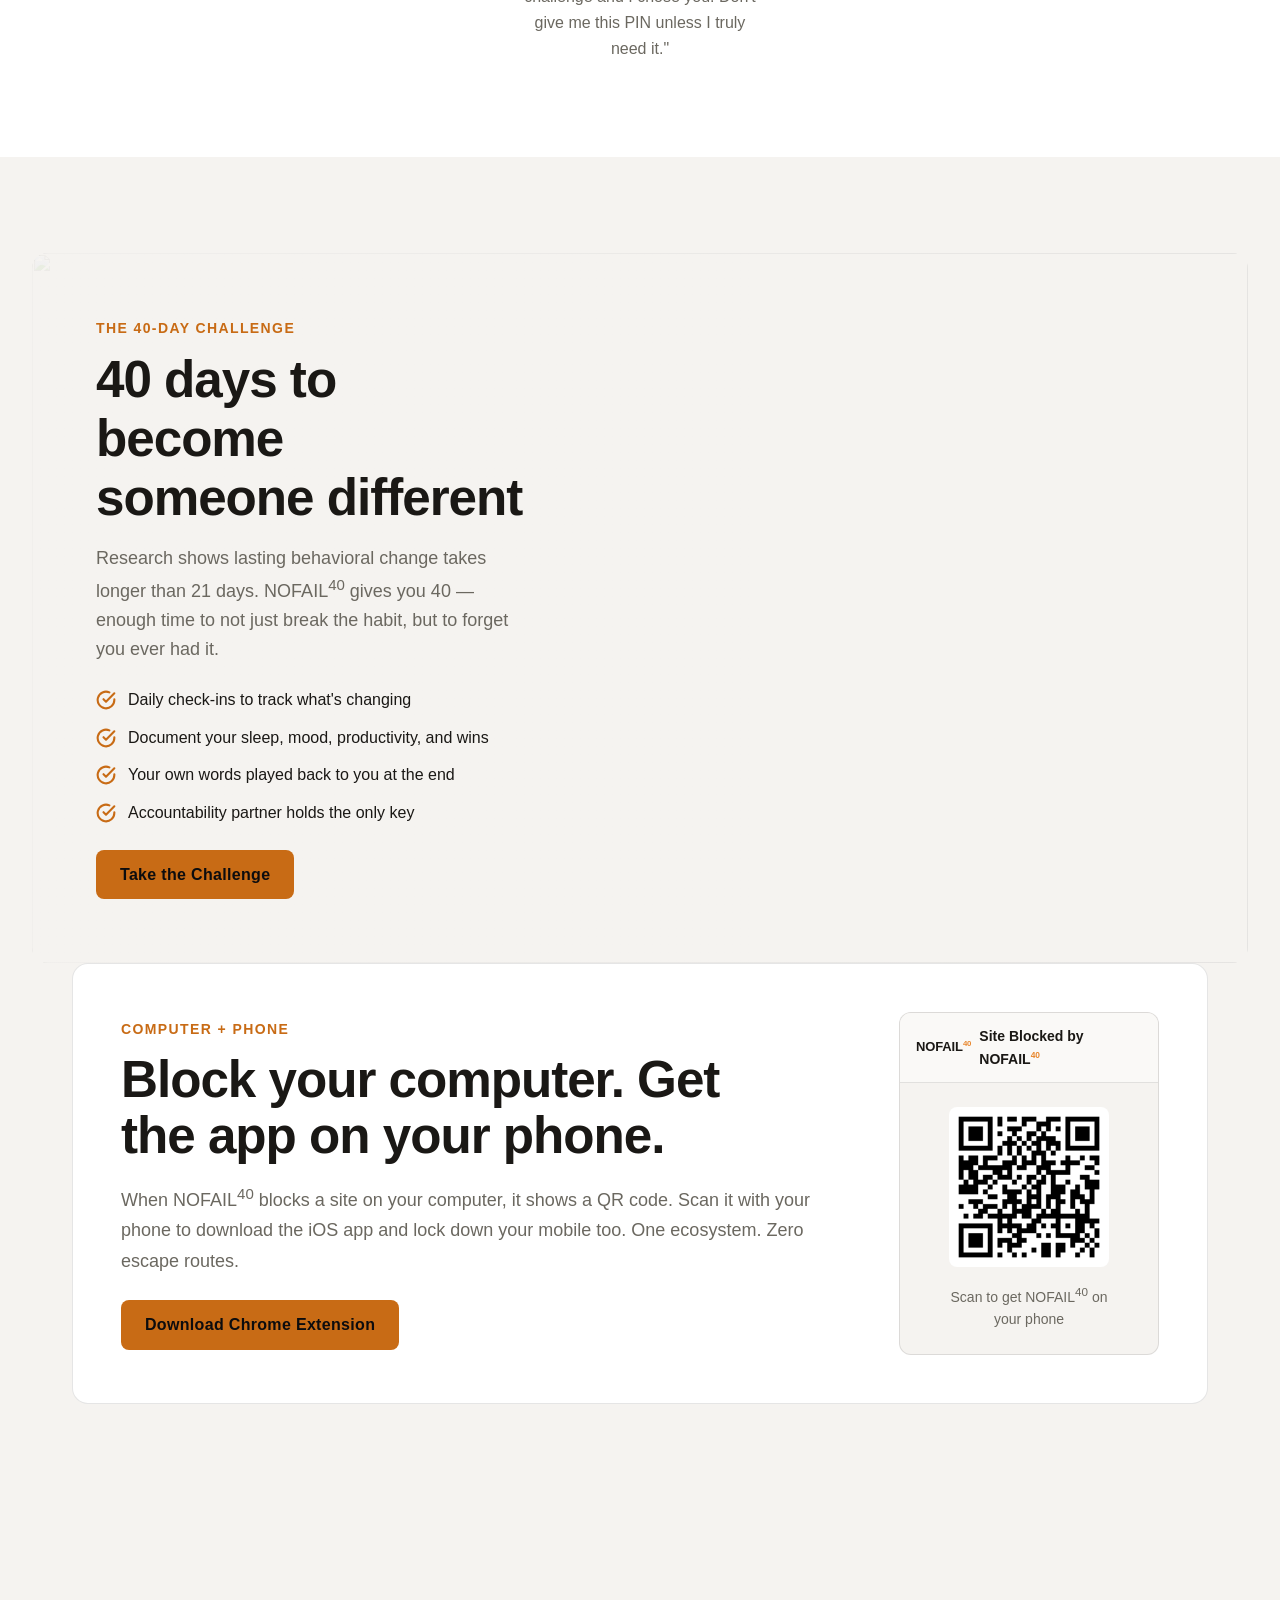
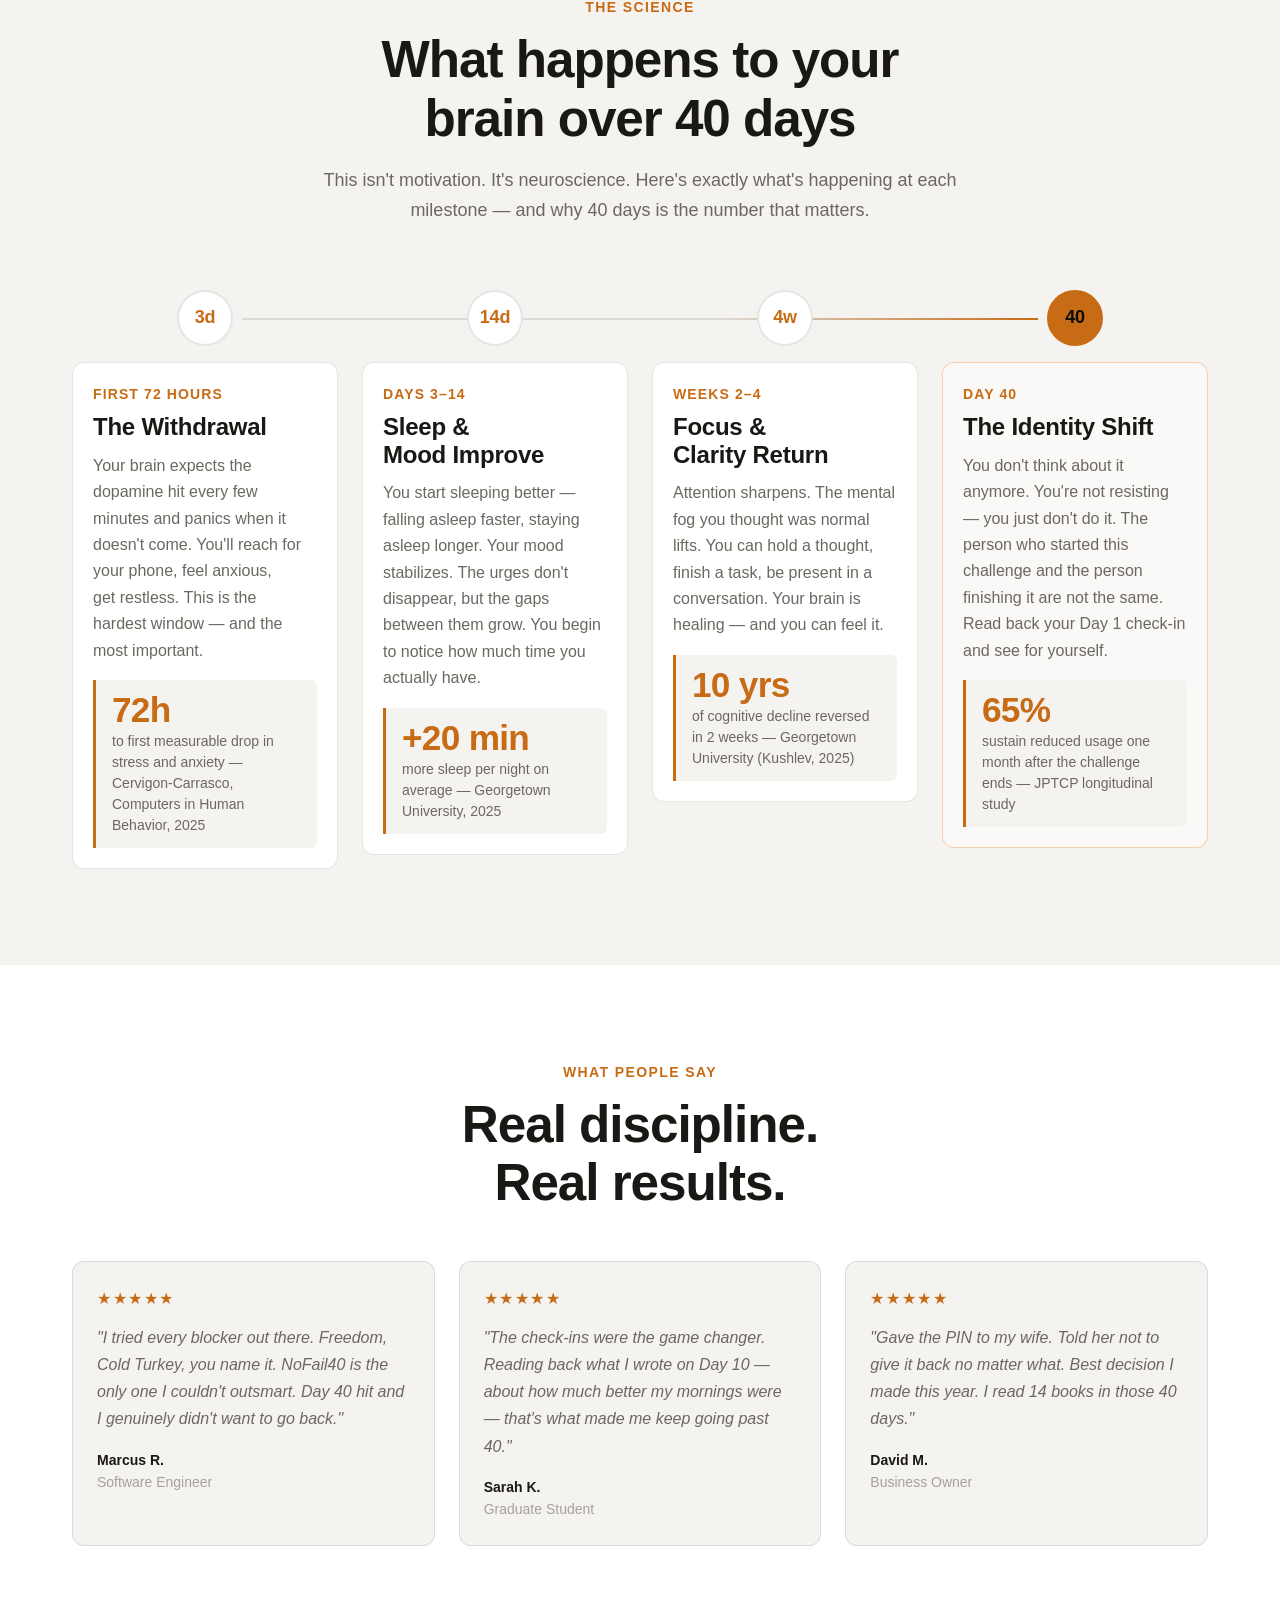
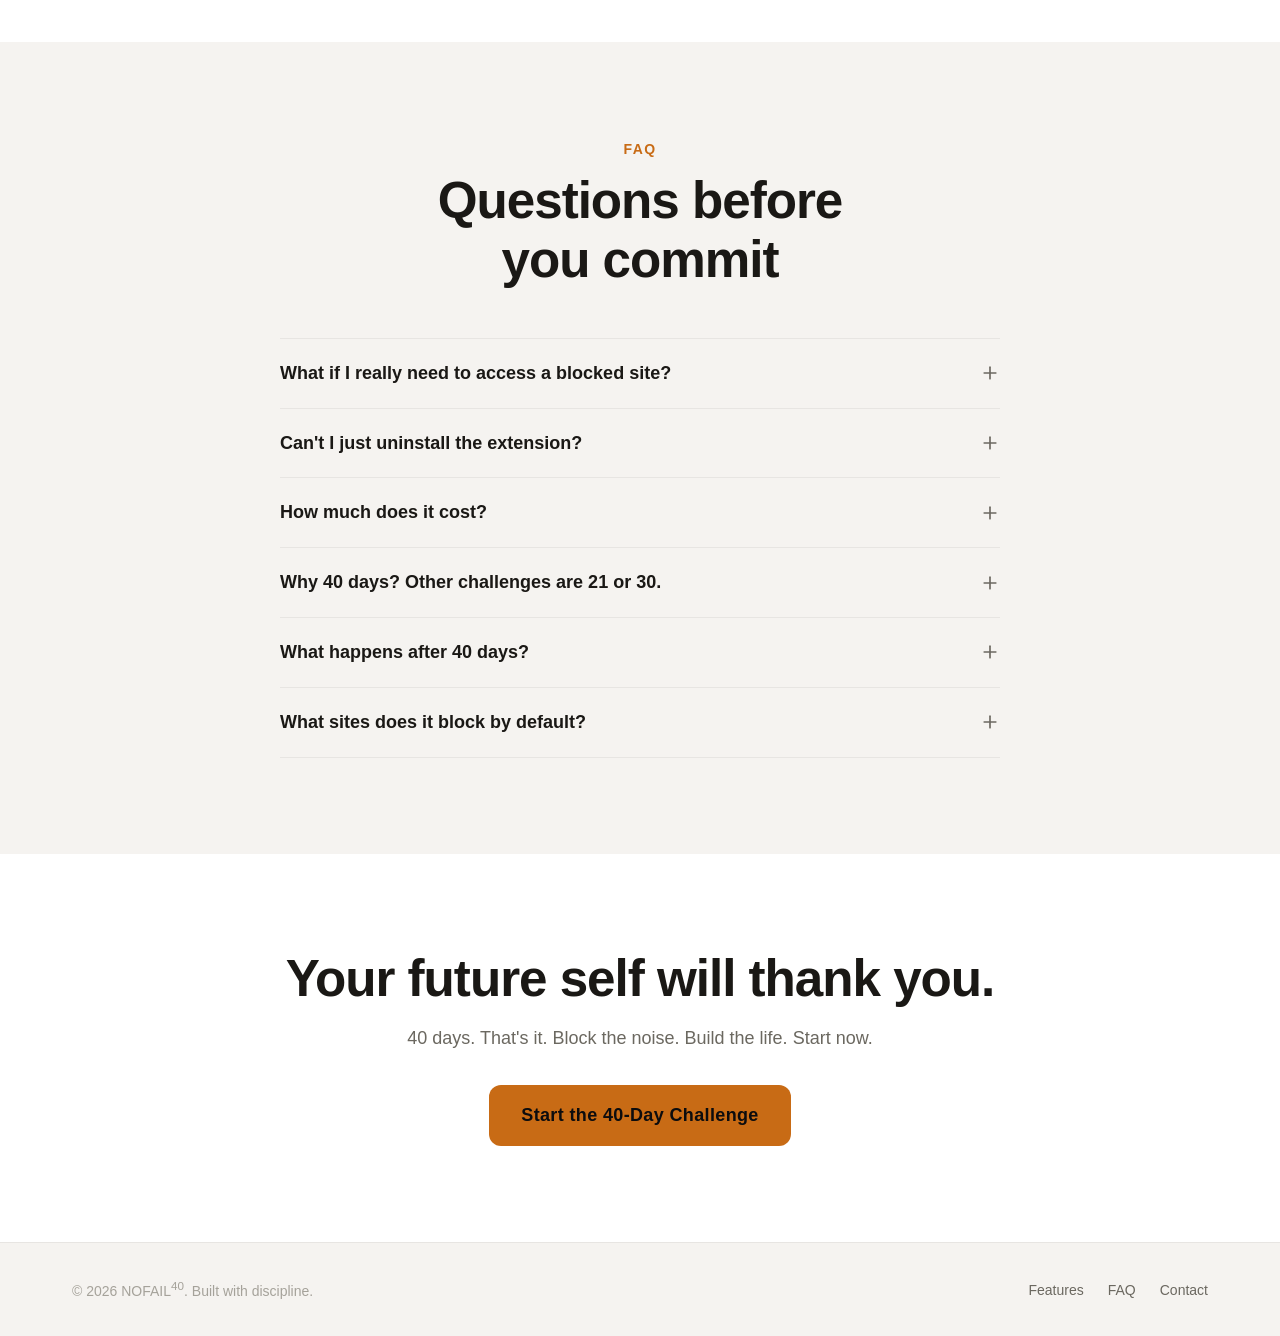
==== commit d37859b2: "v3.0: Flip extension to whitelist model — block everything, allow only whitelisted sites. Add Scan H" ====
--- a/index.html
+++ b/index.html
@@ -129,7 +129,7 @@
       <div class="container">
         <div class="problem-grid fade-in">
           <div class="problem-text">
-            <h2>You don't need more willpower. You need a system you can't beat.</h2>
+            <h2>You don't need more willpower. You need a system you can't turn off.</h2>
             <p>You've deleted the apps before. Turned off notifications. Set screen time limits. And every time, you found a way around it. Because those tools trusted you to have discipline in your weakest moments.</p>
             <p><span class="brand-name">NOFAIL<sup>40</sup></span> doesn't trust weak moments. It blocks distractions at the system level — across your browser, your computer, and your phone — and makes it genuinely impossible to cheat. Not hard. Impossible.</p>
           </div>
